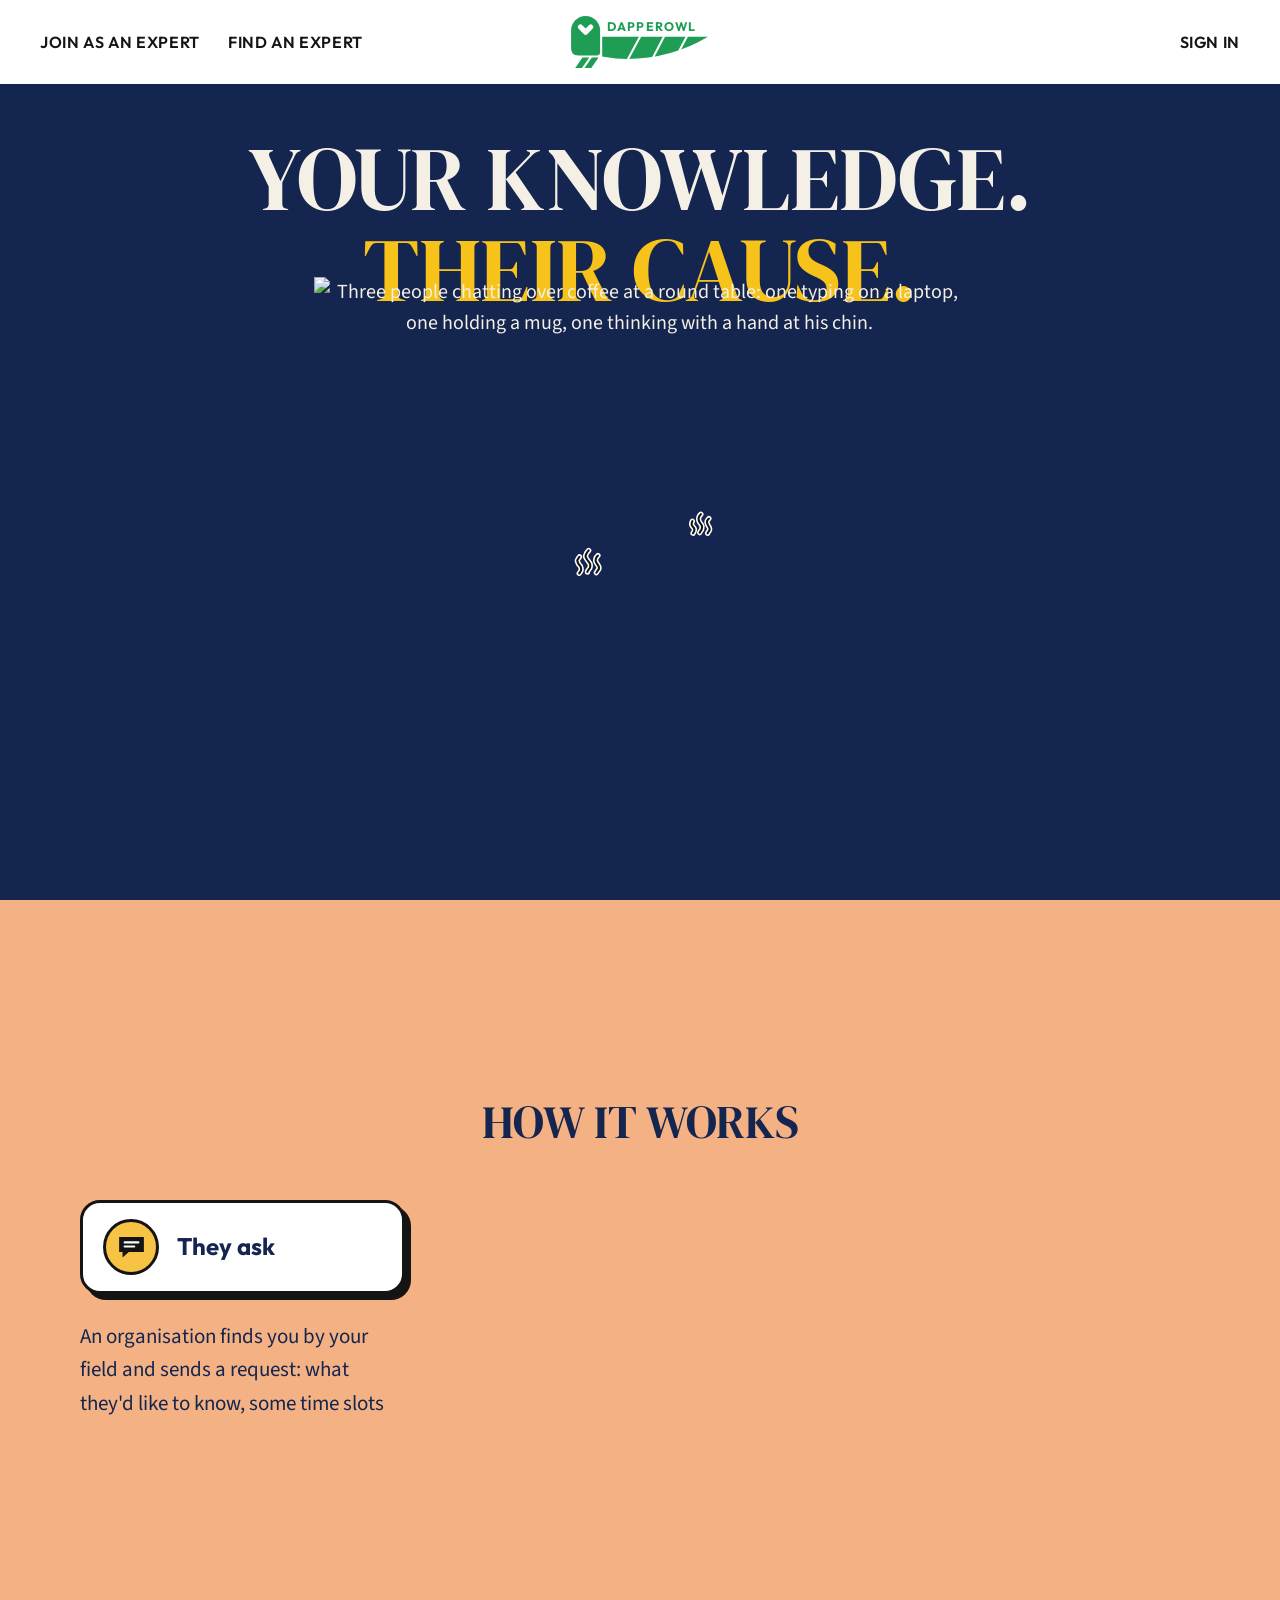
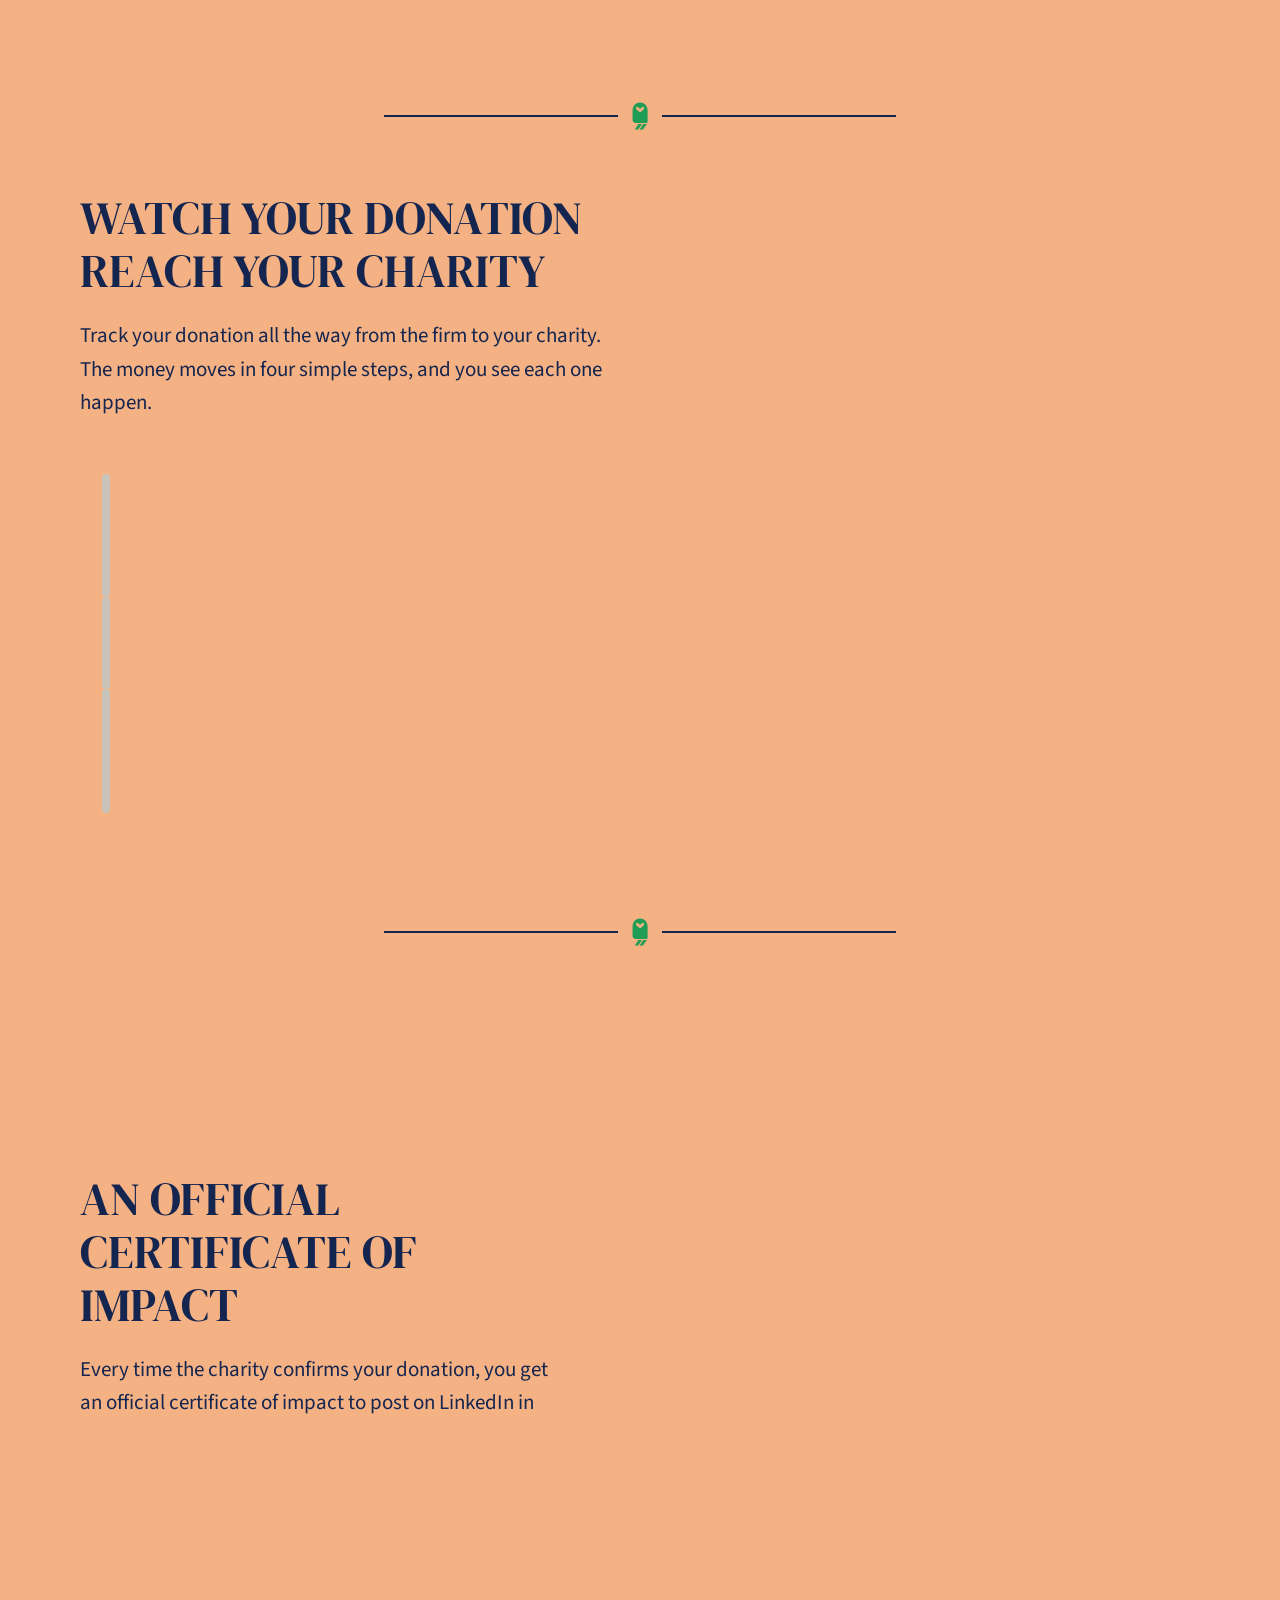
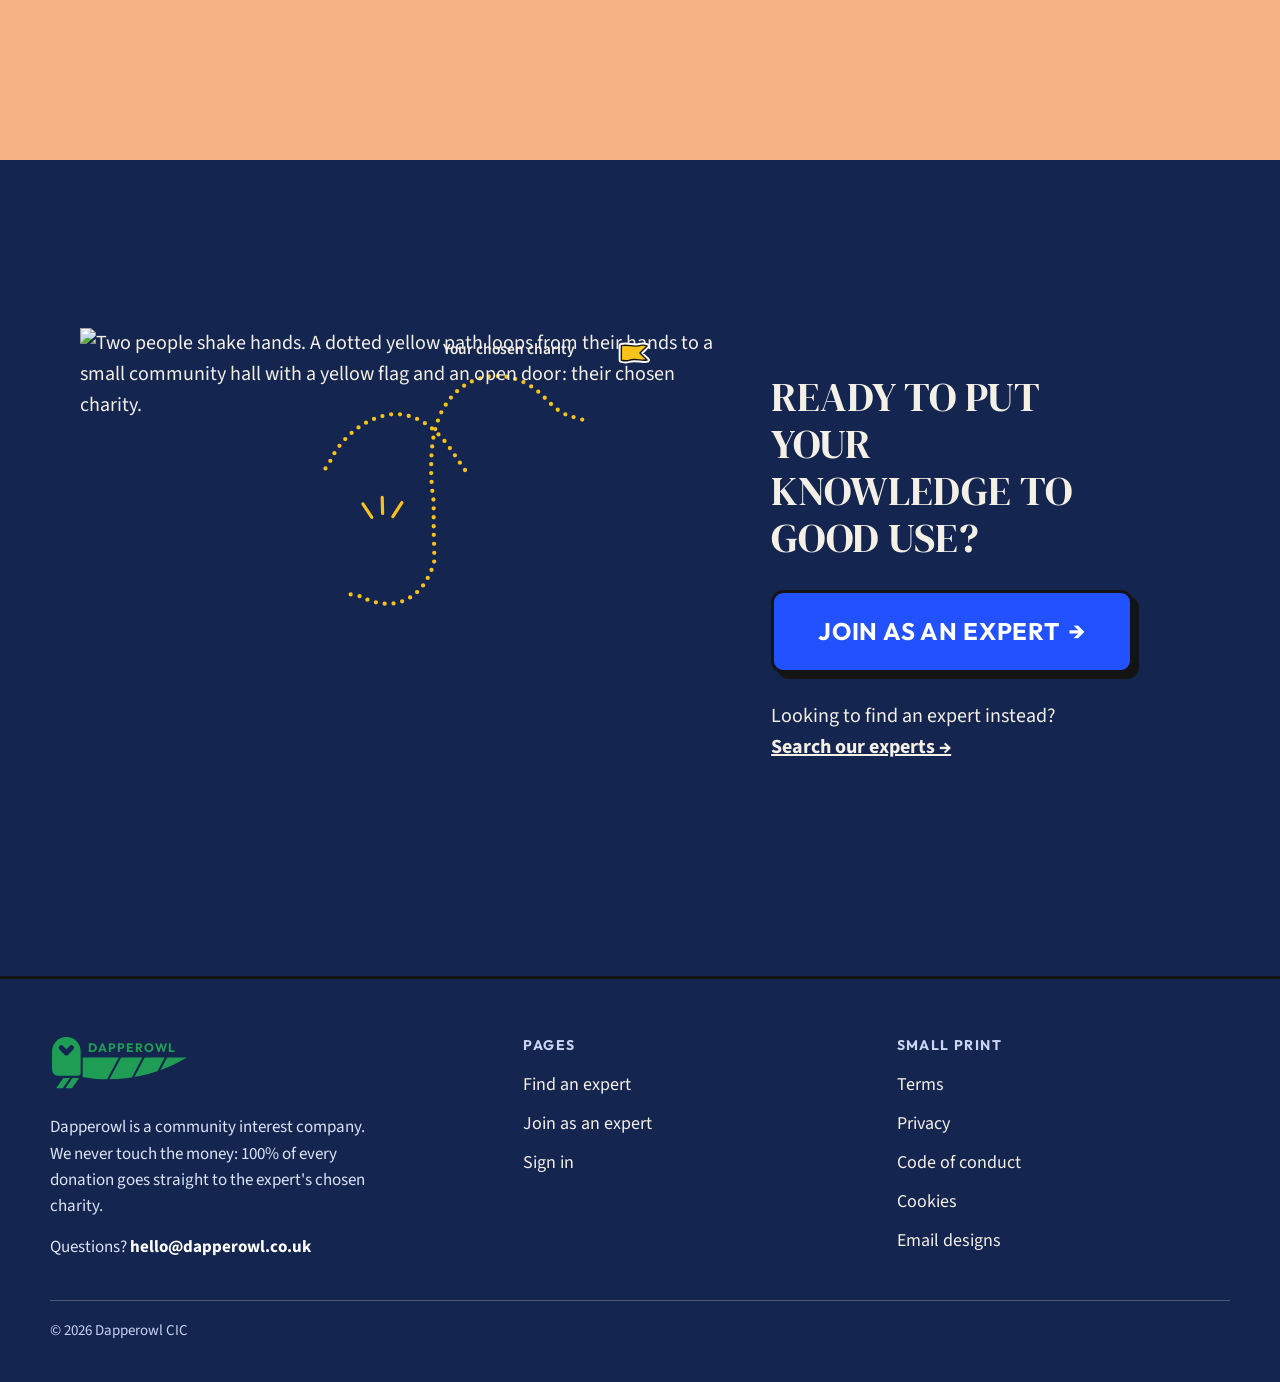
==== index.html @ 9ec3e866 "White top bar; homepage owl dividers; Join page snap sections, fade-ins, pop-ups, 3-step How it work" ====
<!doctype html>
<html lang="en"><head><meta charset="utf-8"><meta name="viewport" content="width=device-width, initial-scale=1">
<meta property="og:title" content="Dapperowl: Specialise for charity">
<meta property="og:description" content="Experts share their knowledge; firms donate 100% to the expert’s chosen charity.">
<meta property="og:url" content="https://luke-w-l-m.github.io/dapperowl-prototype/">
<meta property="og:type" content="website">
<meta property="og:image" content="https://luke-w-l-m.github.io/dapperowl-prototype/og-image.png?v=2">
<meta property="og:image:width" content="1200">
<meta property="og:image:height" content="627">
<meta property="og:image:alt" content="Specialise for charity: three people talking over coffee at a round table">
<meta name="twitter:card" content="summary_large_image">
<meta name="twitter:title" content="Dapperowl: Specialise for charity">
<meta name="twitter:description" content="Experts share their knowledge; firms donate 100% to the expert’s chosen charity.">
<meta name="twitter:image" content="https://luke-w-l-m.github.io/dapperowl-prototype/og-image.png?v=2">
<meta name="twitter:image:alt" content="Specialise for charity: three people talking over coffee at a round table"><title>Dapperowl</title>
<title>Dapperowl Prototype</title>
<meta name="claude:viewport-fit-sides" content="cover">
<link rel="stylesheet" href="https://fonts.googleapis.com/css2?family=DM+Serif+Display&family=Outfit:wght@600;700&family=Source+Sans+3:wght@400;600;700&display=swap">
<link rel="stylesheet" href="styles.css">
<style>
/* Layout: a sequence of full-width colour bands taken from the drawing's clothes (cream, burgundy, olive, cream, cobalt, navy), joined by soft wavy edges. Big DM Serif headings sit on chunky outlined colour blobs; three small black-figure drawings; tilted cards with hard shadows. */
:root{ --sec:clamp(72px,10vw,128px); --artw:min(80vw,1000px); --spill:calc(var(--artw) * .14); /* image bottom has ~8% empty space, so the drawing itself spills ~6% */ --trk:#F6C344; --trktext:#14254F; --olive:#5E6B33; --burg:#7A1F2B; --cream:#F5F0E6; --sun:#F6C344; }
body{font-size:20px}
.band{position:relative;padding-block:var(--sec)}
.band .inner{position:relative;z-index:1}

/* headings with a blob behind */
.hd{text-align:center;margin:0 auto;font-family:var(--head);font-weight:400;font-size:clamp(40px,5.4vw,80px);line-height:1.28;text-transform:uppercase;max-width:20ch;color:var(--navy)}

/* Poster hero (30 Oct): cobalt band, huge two-line headline, one sentence, the table drawing big and spilling over the wavy edge */
.phero{position:relative;z-index:2;background:var(--navy);color:var(--cream);text-align:center;padding-top:clamp(56px,7vw,96px);padding-bottom:0}
.phero .inner{display:flex;flex-direction:column;align-items:center}
.ptitle{margin:0;font-family:var(--head);font-weight:400;text-transform:uppercase;line-height:1.02;font-size:clamp(32px,9.2vw,146px);letter-spacing:-.005em}
.ptitle span{display:block;white-space:nowrap}
.ptitle .l1{color:var(--cream)}.ptitle .l2{color:#F7C21A}
.part{position:relative;z-index:3;width:var(--artw);margin-top:calc(var(--artw) * -0.085);margin-bottom:calc(var(--spill) * -1)} /* the image has ~10% empty space above the figures */
.part picture,.part .hero-art{display:block;width:100%;height:auto;aspect-ratio:1/1}
.psteam{position:absolute;inset:0;width:100%;height:100%;overflow:visible;pointer-events:none}
.stm{transform-box:view-box}
.psteam .sw-under{stroke:#fff;stroke-width:8.25} /* thin white outline, matching the drawing */
@media (prefers-reduced-motion:no-preference){
  .stm{animation:steam 3s ease-in-out infinite}
  .stm2{animation-delay:-1.2s}
  .ptitle .l1,.ptitle .l2,.psub{animation:rise .8s cubic-bezier(.2,.7,.2,1) both}
  .ptitle .l2{animation-delay:.25s}
  .psub{animation-delay:.55s}
  .part{animation:settle 1s cubic-bezier(.2,.7,.2,1) .8s both}
}
@keyframes steam{0%{opacity:0;transform:translateY(8px)}30%{opacity:1}70%{opacity:.85}100%{opacity:0;transform:translateY(-16px)}}
@keyframes rise{from{opacity:0;transform:translateY(34px)}to{opacity:1;transform:none}}
@keyframes settle{from{opacity:0;transform:translateY(40px) scale(.97)}to{opacity:1;transform:none}}


.stmt{margin:0;font-family:var(--body);font-weight:700;font-size:clamp(22px,1.9vw,26px);line-height:1.6;max-width:52ch;color:var(--navy)}
.wsteps{list-style:none;margin:0;padding:0;display:flex;align-items:stretch;justify-content:center;gap:16px;flex-wrap:wrap}
.wsteps li:not(.arr){background:#fff;border:3px solid var(--ink);border-radius:20px;box-shadow:6px 6px 0 var(--ink);padding:24px 22px;display:flex;flex-direction:column;align-items:center;gap:10px;width:250px}
.wsteps .wi{width:76px;height:76px;border-radius:50%;background:var(--sun);border:3px solid var(--ink);display:grid;place-items:center}
.wsteps .wi svg{width:44px;height:44px}
.wsteps b{font-family:var(--ui);font-size:22px}
.wsteps span:not(.wi){font-size:17px;line-height:1.4}
.wsteps .arr{align-self:center;font-family:var(--ui);font-weight:700;font-size:36px;color:var(--navy)}
@media (max-width:900px){.wsteps .arr{transform:rotate(90deg);width:100%;text-align:center}.wsteps li:not(.arr){width:min(100%,340px)}}

.trk-head{position:relative;display:flex;flex-direction:column;align-items:center;justify-content:center;text-align:center;min-height:330px}
.trk-head .hd{position:relative;z-index:1}
/* keep the headline readable over the drifting charity names: a soft fade in the band's own yellow, no visible shape */
.trk-head .hd::after{content:"";position:absolute;inset:-34px -64px;z-index:-1;background:radial-gradient(closest-side,var(--trk) 72%,rgba(246,195,68,0));pointer-events:none}
.rows{position:absolute;top:50%;left:50%;width:100vw;transform:translate(-50%,-50%);display:flex;flex-direction:column;gap:18px;z-index:0;pointer-events:none;-webkit-mask-image:linear-gradient(90deg,transparent,#000 18%,#000 82%,transparent);mask-image:linear-gradient(90deg,transparent,#000 18%,#000 82%,transparent)}
.row{overflow:hidden}
.row .track{display:flex;gap:64px;width:max-content}
.row span{font-family:var(--head);font-size:clamp(26px,2.6vw,38px);line-height:1.2;color:var(--navy);opacity:.26;white-space:nowrap;position:relative}
.row span::after{content:'';position:absolute;right:-37px;top:50%;width:10px;height:10px;margin-top:-5px;border-radius:50%;background:var(--navy)}
.row.rtl .track{animation:rtl 60s linear infinite}
.row.ltr .track{animation:ltr 70s linear infinite}
.row:nth-child(3).ltr .track{animation-duration:54s}
@keyframes rtl{from{transform:translateX(0)}to{transform:translateX(-50%)}}
@keyframes ltr{from{transform:translateX(-50%)}to{transform:translateX(0)}}
.marq-note{margin:0;border:3px dashed var(--navy);color:var(--navy);border-radius:18px;padding:22px 24px;font-size:19px;line-height:1.45;opacity:.9}
.marq-note span{display:block;font-family:var(--ui);font-weight:700;font-size:14px;letter-spacing:.1em;text-transform:uppercase;margin-bottom:6px;opacity:.75}
.marq{display:flex;flex-direction:column;gap:14px;min-width:0}
.marq-lab{font-family:var(--ui);font-weight:600;font-size:14px;letter-spacing:.12em;text-transform:uppercase;color:rgba(245,240,230,.7)}
.marq-win{overflow:hidden;-webkit-mask-image:linear-gradient(90deg,transparent,#000 14%,#000 86%,transparent);mask-image:linear-gradient(90deg,transparent,#000 14%,#000 86%,transparent)}
.marq-track{display:flex;gap:56px;width:max-content;animation:marq 38s linear infinite}
.marq:hover .marq-track{animation-play-state:paused}
.marq-track span{font-family:var(--head);font-size:28px;line-height:1.1;color:var(--cream);opacity:.78;white-space:nowrap;mix-blend-mode:screen}
@keyframes marq{to{transform:translateX(calc(-50% - 28px))}}
.trk-wrap{display:grid;grid-template-columns:minmax(0,1fr) min(340px,30%);gap:36px;align-items:center;margin-top:48px}
.trk-wrap .ot{box-shadow:7px 7px 0 var(--ink)}
/* Send drawing (30 Oct): two aligned frames stacked; hovering for ~2.2s, pressed for ~0.5s, loop ~3s */
.send{position:relative;width:100%;max-width:340px;aspect-ratio:487/693;justify-self:center}
.send .sf,.send .sf img,.send .sword{position:absolute;inset:0;width:100%;height:100%;display:block}
.send .sf2{opacity:1}.send .sf1{opacity:0}
/* the sleeve is cut off at the picture's top and right edges: fade those edges into the band */
.send .sf{
  --fade-top:linear-gradient(to bottom,transparent 0,#000 8%);
  --fade-right:linear-gradient(to left,transparent 0,#000 8%); /* only beside the sleeve (top 44%), so the burst lines lower down stay crisp */
  -webkit-mask-image:var(--fade-top),var(--fade-right),linear-gradient(#000,#000);
  -webkit-mask-size:100% 100%,100% 44%,100% 57%;-webkit-mask-position:0 0,0 0,0 100%;-webkit-mask-repeat:no-repeat;
  -webkit-mask-composite:source-in,source-over;
  mask-image:var(--fade-top),var(--fade-right),linear-gradient(#000,#000);
  mask-size:100% 100%,100% 44%,100% 57%;mask-position:0 0,0 0,0 100%;mask-repeat:no-repeat;
  mask-composite:intersect,add}
.sword text{font-family:'DM Serif Display',Georgia,serif;font-size:84px;fill:#141414;letter-spacing:2px}
.sword-g{transform-box:view-box;transform-origin:140px 152px}
@media (prefers-reduced-motion:no-preference){
  .send .sf1{opacity:1;animation:sf1 3s step-end infinite}
  .send .sf2{opacity:0;animation:sf2 3s step-end infinite}
  .sword-g{animation:sword 3s ease-in-out infinite}
}
@keyframes sf1{0%{opacity:1}73.3%{opacity:0}90%{opacity:1}}
@keyframes sf2{0%{opacity:0}73.3%{opacity:1}90%{opacity:0}}
@keyframes sword{0%,73.3%,90%,100%{transform:scale(1)}80%{transform:scale(1.06)}}

.tilt{transition:transform .35s ease, box-shadow .35s ease;will-change:transform}
.cert-card{transform:rotate(-2.5deg)}
.cert-in{aspect-ratio:1.91/1;max-width:100%;background:var(--navy);color:var(--paper);border:3px solid var(--ink);border-radius:14px;padding:5% 6%;display:flex;flex-direction:column;justify-content:space-between;box-shadow:8px 8px 0 var(--ink);container-type:inline-size}
.cert-top{display:flex;justify-content:space-between;align-items:center;gap:12px}
.cert-logo{height:9cqw;width:auto}
.cert-kicker{font-family:var(--ui);font-weight:600;font-size:2.4cqw;letter-spacing:.14em;text-transform:uppercase;color:#C9D3F2;border:2px solid #C9D3F2;border-radius:999px;padding:.6cqw 1.8cqw}
.cert-body{display:flex;justify-content:space-between;align-items:flex-end;gap:4cqw;border-top:2px solid rgba(245,240,230,.35);border-bottom:2px solid rgba(245,240,230,.35);padding-block:3cqw}
.cert-left{display:flex;flex-direction:column;gap:1.2cqw;min-width:0}
.cert-name{font-family:var(--head);font-size:5cqw;line-height:1.05}
.cert-line{font-size:2.6cqw;color:#DCE3F5}
.cert-right{display:flex;flex-direction:column;align-items:flex-end;text-align:right;gap:.6cqw;flex:none}
.cert-amt{font-family:var(--head);font-size:11cqw;line-height:.9;color:#7FE0A6}
.cert-to{font-size:2.3cqw;line-height:1.3}
.cert-to b{font-family:var(--ui);font-size:2.7cqw}
.cert-foot{display:flex;justify-content:space-between;gap:2cqw;flex-wrap:wrap;font-family:var(--ui);font-weight:600;font-size:2cqw;color:#C9D3F2}

/* LinkedIn post with classic portrait certificate */
.post{margin:0;max-width:460px;background:#fff;border:3px solid var(--ink);border-radius:16px;overflow:hidden;box-shadow:8px 8px 0 var(--ink);transform:rotate(-2deg)}
.post .ph{display:flex;gap:10px;align-items:center;padding:14px 16px 6px}
.post .av{width:44px;height:44px;border-radius:50%;background:#E9E4D8;display:grid;place-items:end center;overflow:hidden;flex:none}
.post .av svg{width:36px;height:36px}
.post .ph b{font-size:15px;display:block;color:#191919;line-height:1.2}
.post .ph span{font-size:13px;color:#6b6b6b}
.post .pc{margin:0;padding:4px 16px 12px;font-size:15px;color:#191919;line-height:1.45}
.post .pa{display:flex;justify-content:space-around;border-top:1px solid #E8E8E8;padding:8px 6px;font-weight:600;font-size:14px;color:#666}
.cq{container-type:inline-size}
.cert{aspect-ratio:4/5;background:#fff;position:relative;overflow:hidden;color:var(--navy);border-top:1px solid #EEE;border-bottom:1px solid #EEE}
.c1 .frame{position:absolute;inset:4.5cqw;border:.5cqw solid var(--navy);outline:.25cqw solid var(--navy);outline-offset:-2.2cqw}
.c1 .in{position:absolute;inset:4.5cqw;display:flex;flex-direction:column;align-items:center;justify-content:center;text-align:center;gap:2.4cqw;padding:9cqw 8cqw 11cqw}
.c1 .logo{width:30cqw;height:auto}
.c1 .k{font-family:var(--ui);font-weight:600;font-size:3.2cqw;letter-spacing:.32em;text-transform:uppercase;color:var(--cobalt)}
.c1 .photo{width:24cqw;height:24cqw;border-radius:50%;border:.6cqw solid var(--navy);background:#E9E4D8;display:grid;place-items:end center;overflow:hidden;margin-block:1cqw}
.c1 .photo svg{width:78%;height:78%}
.c1 .nm{font-family:var(--head);font-size:6cqw;line-height:1.08}
.c1 .rule{width:16cqw;height:.4cqw;background:var(--navy);margin-block:.6cqw}
.c1 .amt{font-family:var(--head);font-size:12cqw;line-height:.9;color:#18743a}
.c1 .to{font-size:3.4cqw;line-height:1.35}
.c1 .to b{font-family:var(--ui);font-weight:700;display:block;font-size:4cqw}
.c1 .date{position:absolute;right:10cqw;top:9cqw;font-family:var(--ui);font-weight:500;font-size:2.8cqw;color:var(--muted)}


/* join */
.join{background:var(--navy);color:var(--cream);overflow:hidden}
/* Join band (30 Oct): handshake art left ~60%, words right ~40% */
.join .inner{display:grid;grid-template-columns:minmax(0,3fr) minmax(0,2fr);gap:48px;align-items:center}
.jtext{display:flex;flex-direction:column;align-items:flex-start;gap:28px;text-align:left}
.join .hd{color:var(--cream);--blob:var(--sun);text-align:left;margin:0;max-width:16ch}
.jart{position:relative;aspect-ratio:1200/896}
.jart picture,.jart .jimg{display:block;width:100%;height:auto}
.jart .jimg{position:relative;z-index:1}
.jdots,.jfront{position:absolute;inset:0;width:100%;height:100%;overflow:visible}
.jdots{z-index:0}.jfront{z-index:2;pointer-events:none}
.jpath{fill:none;stroke:#F7C21A;stroke-width:8;stroke-linecap:round;stroke-dasharray:0 16.54;stroke-dashoffset:0}
.jlabel{position:absolute;z-index:3;right:23%;top:2.5%;text-align:right;font-family:var(--body);font-weight:600;font-size:clamp(12px,1.2vw,16px);line-height:1.2;color:var(--cream);white-space:nowrap}
.jspark{transform-box:view-box;transform-origin:564px 372px}
@media (prefers-reduced-motion:no-preference){
  .jpath{animation:jdots var(--dur) linear infinite}
  .jspark{animation:jspark 1.6s ease-in-out infinite}
}
@keyframes jdots{from{stroke-dashoffset:calc(var(--shift) * 1px)}to{stroke-dashoffset:0}}
@keyframes jspark{0%,100%{opacity:.82;transform:scale(.88)}50%{opacity:1;transform:scale(1.08)}}
@media (max-width:900px){.join .inner{grid-template-columns:1fr;gap:32px}.jart{max-width:640px;width:100%;justify-self:center}}
.join p{margin:0;font-size:20px}
.join .link2{color:var(--cream);font-weight:700;white-space:nowrap}
.btn.lg{font-size:24px;padding:24px 44px;box-shadow:6px 6px 0 var(--ink)}
.btn .arr{display:inline-block;transition:transform .25s ease}
.btn:hover .arr{transform:translateX(6px)}

/* gentle reveal: content is always visible; it only slides and brightens slightly */
.rv{transition:transform .8s ease, opacity .8s ease}
.js .rv:not(.in){transform:translateY(26px);opacity:.35}

@media (max-width:900px){
  :root{--artw:calc(100vw - 32px)}
  .trk-wrap,.xgrid{grid-template-columns:1fr}
  .send{max-width:260px}
  .total{margin-left:0}
}
@media (prefers-reduced-motion:reduce){
  .row .track{animation:none!important}
  .marq-track{animation:none;flex-wrap:wrap;width:auto;gap:12px 32px}
  .marq-track span[aria-hidden]{display:none}
  .marq-win{-webkit-mask-image:none;mask-image:none}
  .rv,.tilt,.btn .arr{transition:none}
  .js .rv:not(.in){transform:none;opacity:1}
}

/* ===== Homepage layout (30 Oct): 5 full-screen sections, firm snap scrolling, straight edges, calmer sizing ===== */
:root{--topbar:86px;--tfs:min(8.4vw,10svh,112px)}
html{scroll-snap-type:y mandatory}
@media (max-width:900px),(max-height:700px){html{scroll-snap-type:y proximity}}
.snap{box-sizing:border-box;min-height:calc(100svh - var(--topbar));scroll-snap-align:start;scroll-margin-top:var(--topbar);display:flex;flex-direction:column;justify-content:center}
#site-foot{scroll-snap-align:end}
.snap > .inner{width:100%;max-width:1120px;margin-inline:auto}
.sec{background:#F4B183;padding-block:56px} /* apricot (30 Oct) */
.sgrid{display:grid;grid-template-columns:minmax(0,45fr) minmax(0,55fr);gap:64px;align-items:center}
.stext{display:flex;flex-direction:column;gap:22px;align-items:flex-start}
.svis{display:flex;flex-direction:column;align-items:center;gap:28px}
.svis > *{width:100%;max-width:440px}
.sec .hd{font-size:clamp(34px,3.6vw,52px);line-height:1.15;text-align:left;margin:0;max-width:none;color:var(--navy)}
.body{margin:0;font-family:var(--body);font-size:21px;line-height:1.6;max-width:55ch;color:var(--navy)}
/* 1 hero: everything on one screen */
.phero{background:var(--navy);padding:28px 0 0;overflow:hidden}
.phero .inner{display:flex;flex-direction:column;align-items:center;text-align:center}
.ptitle{font-size:var(--tfs);line-height:1.02}
.part{--artw:min(760px,88vw,calc((100svh - var(--topbar) - 2.1 * var(--tfs) - 80px) / .84));width:var(--artw);margin:calc(var(--artw) * -0.06) 0 calc(var(--artw) * -0.075)}
/* 2 what Dapperowl does: the 3 stages stacked */
.svis .wsteps{flex-direction:column;align-items:center;gap:10px;max-width:360px}
.svis .wsteps li:not(.arr){width:100%;flex-direction:row;gap:18px;padding:16px 20px;text-align:left}
.svis .wsteps .wi{width:56px;height:56px;flex:none}.svis .wsteps .wi svg{width:33px;height:33px}
.svis .wsteps b{font-size:24px}
.svis .wsteps .arr{transform:rotate(90deg);font-size:28px;line-height:1}
.svis .wsteps li > div,.svis .wsteps li > span:not(.wi){text-align:left}
/* 3 watch your donation */
.checks{list-style:none;margin:0;padding:0;display:flex;flex-direction:column;gap:12px}
.checks li{display:flex;align-items:center;gap:12px;font-family:var(--body);font-weight:700;font-size:21px;line-height:1.3;color:var(--navy)}
.ck{flex:none;width:28px;height:28px}
.svis .send{max-width:240px}
/* drifting charity names behind the SEND drawing (30 Oct) */
.sendwrap{position:relative;width:100%;max-width:440px;display:flex;justify-content:center}
.sendwrap .send{position:relative;z-index:1;width:100%}
.sendwrap .rows{position:absolute;inset:0;width:100%;top:0;left:0;transform:none;z-index:0;justify-content:center;gap:22px;overflow:hidden}
.sendwrap .row span{font-size:clamp(20px,1.8vw,26px);color:var(--navy);opacity:.18}
#tracker-demo .ot{padding:22px}
#tracker-demo .ot-status{font-size:17px}
#tracker-demo .ot-dot{width:46px;height:46px}
#tracker-demo .ot-stop,#tracker-demo .ot-btn{font-size:14px}
/* 4 certificate */
#certificate .svis > .certbtn{max-width:min(440px,calc((100svh - var(--topbar) - 160px) * .6))}
/* 4 certificate (30 Oct): straight, click to enlarge */
.certbtn{display:flex;flex-direction:column;align-items:center;gap:12px;cursor:zoom-in;border-radius:18px;outline-offset:6px}
.certbtn .post{width:100%;max-width:none;transform:none;transition:transform .25s ease,box-shadow .25s ease}
.certbtn:hover .post,.certbtn:focus-visible .post{transform:translateY(-4px);box-shadow:12px 12px 0 var(--ink)}
.certhint{font-family:var(--ui);font-weight:600;font-size:16px;color:var(--navy)}
.certdlg{padding:0;border:0;background:none;max-width:none;max-height:none;overflow:visible}
.certdlg::backdrop{background:rgba(20,37,79,.8)}
.certdlg-in{position:relative}
.certdlg-scale .post{transform:none;margin:0;box-shadow:10px 10px 0 var(--ink)}
.certdlg-x{position:absolute;z-index:2;top:-18px;right:-18px;width:48px;height:48px;border-radius:50%;background:#fff;border:3px solid var(--ink);color:var(--ink);font:700 30px/1 var(--ui);display:grid;place-items:center;cursor:pointer;padding:0}
.certdlg-x:hover{background:var(--sun)}
@media (prefers-reduced-motion:no-preference){
  .certdlg,.certdlg::backdrop{transition:opacity .2s ease}
  .certdlg.fading,.certdlg.fading::backdrop{opacity:0}
}
/* sequence start state: heading, then text line by line, then the certificate */
.cr-ready #cert-h,.cr-ready .cert-text .w{opacity:0;transition:opacity .35s ease}
.cr-ready .certbtn{opacity:0;transform:translateY(18px);transition:opacity .5s ease,transform .5s ease}
.cr-ready .on{opacity:1!important;transform:none!important}
/* 5 join band: unchanged, but a full screen with a straight top edge */
.join.snap{padding-block:56px}
.join .hd{font-size:clamp(30px,3.2vw,46px);line-height:1.15}
@media (max-width:900px){
  .sgrid{grid-template-columns:1fr;gap:36px}
  .svis > *{max-width:420px}
  :root{--tfs:min(9.2vw,11svh,112px)}
  .part{--artw:calc(100vw - 32px)}
  #tracker-demo .ot-stop,#tracker-demo .ot-btn{font-size:17px}
}

/* 3 Watch your donation (30 Oct): intro + vertical timeline left, SEND and guarantees right; plays once */
.wy{display:grid;grid-template-columns:minmax(0,55fr) minmax(0,45fr);gap:64px;align-items:center}
.wy-left{display:flex;flex-direction:column;gap:22px;min-width:0}
.wy-right{display:flex;flex-direction:column;align-items:center;gap:30px;min-width:0}
.wy-right .checks{align-self:center}
.wy-right .send{max-width:240px}
.tl{list-style:none;margin:6px 0 0;padding:0;display:flex;flex-direction:column;gap:22px}
.tl-step{position:relative;display:grid;grid-template-columns:52px minmax(0,1fr);column-gap:20px;align-items:start}
.tl-dot{position:relative;z-index:1;width:52px;height:52px;box-sizing:border-box;border-radius:50%;border:3px solid var(--ink);background:#18743a;display:grid;place-items:center;transition:background .35s ease,opacity .4s ease,transform .4s ease}
.tl-num{font-family:var(--ui);font-weight:700;font-size:22px;color:var(--navy);display:none}
.tl-tick{width:28px;height:28px}
.tl-body{display:flex;flex-direction:column;gap:2px;padding-top:9px}
.tl-name{font-family:var(--ui);font-weight:700;font-size:22px;line-height:1.25;color:var(--navy)}
.tl-text{margin:0;font-family:var(--body);font-size:21px;line-height:1.5;color:var(--navy)}
/* thick bar from this circle's centre to the next one's */
.tl-bar{position:absolute;z-index:0;left:22px;top:26px;bottom:-48px;width:8px;background:#C9C4BA;border-radius:4px;overflow:hidden}
.tl-fill{position:absolute;inset:0;background:#18743a;transform-origin:top;transform:scaleY(1)}
/* sequence start state (added by the script only when motion is allowed) */
.wy-ready .wy-intro .w,.wy-ready .tl-name,.wy-ready .tl-text .w,.wy-ready .checks li,.wy-ready .sendwrap{opacity:0;transition:opacity .35s ease}
.wy-ready .tl-dot{opacity:0;transform:scale(.85);background:#fff}
.wy-ready .tl-dot .tl-num{display:block}.wy-ready .tl-dot .tl-tick{display:none}
.wy-ready .tl-dot.done{background:#18743a}.wy-ready .tl-dot.done .tl-num{display:none}.wy-ready .tl-dot.done .tl-tick{display:block}
.wy-ready .tl-fill{transform:scaleY(0);transition-property:transform;transition-timing-function:linear}
.wy-ready .tl-fill.on{transform:scaleY(1)}
.wy-ready .on{opacity:1!important}
.wy-ready .tl-dot.on{transform:none}
.wy-ready .sendwrap:not(.on) .sf,.wy-ready .sendwrap:not(.on) .sword-g{animation-play-state:paused}
@media (max-width:900px){
  .wy{grid-template-columns:1fr;gap:40px}
}
</style>
</head><body>


<header id="site-head"></header>

<section class="snap phero gut" id="top" aria-label="Opening screen">
  <div class="inner">
    <h1 class="ptitle"><span class="l1">Your knowledge.</span> <span class="l2">Their cause.</span></h1>
    <div class="part">
      <picture>
        <source srcset="images/hero-art-outline.webp" type="image/webp">
        <img class="hero-art" src="images/hero-art-outline.png" width="1024" height="1024" fetchpriority="high" decoding="async" alt="Three people chatting over coffee at a round table: one typing on a laptop, one holding a mug, one thinking with a hand at his chin.">
      </picture>
      <svg class="psteam" viewBox="0 0 1024 1024" aria-hidden="true" fill="none" stroke="#141414" stroke-width="3.3" stroke-linecap="round" stroke-linejoin="round"><g class="stm stm1"><path class="sw-under" d="M417.5 440.0 C417.2 440.5 416.1 442.0 415.5 443.0 C414.9 444.0 414.1 445.0 414.0 446.0 C413.9 447.0 414.6 448.0 415.0 449.0 C415.4 450.0 415.8 451.0 416.5 452.0 C417.2 453.0 418.4 454.0 419.0 455.0 C419.6 456.0 419.8 457.0 420.0 458.0 C420.2 459.0 420.2 460.0 420.0 461.0 C419.8 462.0 419.0 463.2 418.5 464.0 C418.0 464.8 417.2 465.7 417.0 466.0"/><path class="sw-under" d="M432.0 430.0 C431.6 430.5 430.2 432.0 429.5 433.0 C428.8 434.0 428.4 435.0 428.0 436.0 C427.6 437.0 427.0 438.0 427.0 439.0 C427.0 440.0 427.5 441.0 428.0 442.0 C428.5 443.0 429.3 444.0 430.0 445.0 C430.7 446.0 431.3 447.0 432.0 448.0 C432.7 449.0 433.6 450.0 434.0 451.0 C434.4 452.0 434.5 453.0 434.5 454.0 C434.5 455.0 434.4 456.0 434.0 457.0 C433.6 458.0 432.7 459.0 432.0 460.0 C431.3 461.0 430.3 462.3 430.0 463.0 C429.7 463.7 430.0 463.8 430.0 464.0"/><path class="sw-under" d="M446.5 438.0 C446.1 438.5 444.6 440.0 444.0 441.0 C443.4 442.0 443.2 443.0 443.0 444.0 C442.8 445.0 442.8 446.0 443.0 447.0 C443.2 448.0 443.9 449.0 444.5 450.0 C445.1 451.0 445.9 452.0 446.5 453.0 C447.1 454.0 447.8 455.0 448.0 456.0 C448.2 457.0 448.3 458.0 448.0 459.0 C447.7 460.0 446.7 461.0 446.0 462.0 C445.3 463.0 444.3 464.5 444.0 465.0"/><path d="M417.5 440.0 C417.2 440.5 416.1 442.0 415.5 443.0 C414.9 444.0 414.1 445.0 414.0 446.0 C413.9 447.0 414.6 448.0 415.0 449.0 C415.4 450.0 415.8 451.0 416.5 452.0 C417.2 453.0 418.4 454.0 419.0 455.0 C419.6 456.0 419.8 457.0 420.0 458.0 C420.2 459.0 420.2 460.0 420.0 461.0 C419.8 462.0 419.0 463.2 418.5 464.0 C418.0 464.8 417.2 465.7 417.0 466.0"/><path d="M432.0 430.0 C431.6 430.5 430.2 432.0 429.5 433.0 C428.8 434.0 428.4 435.0 428.0 436.0 C427.6 437.0 427.0 438.0 427.0 439.0 C427.0 440.0 427.5 441.0 428.0 442.0 C428.5 443.0 429.3 444.0 430.0 445.0 C430.7 446.0 431.3 447.0 432.0 448.0 C432.7 449.0 433.6 450.0 434.0 451.0 C434.4 452.0 434.5 453.0 434.5 454.0 C434.5 455.0 434.4 456.0 434.0 457.0 C433.6 458.0 432.7 459.0 432.0 460.0 C431.3 461.0 430.3 462.3 430.0 463.0 C429.7 463.7 430.0 463.8 430.0 464.0"/><path d="M446.5 438.0 C446.1 438.5 444.6 440.0 444.0 441.0 C443.4 442.0 443.2 443.0 443.0 444.0 C442.8 445.0 442.8 446.0 443.0 447.0 C443.2 448.0 443.9 449.0 444.5 450.0 C445.1 451.0 445.9 452.0 446.5 453.0 C447.1 454.0 447.8 455.0 448.0 456.0 C448.2 457.0 448.3 458.0 448.0 459.0 C447.7 460.0 446.7 461.0 446.0 462.0 C445.3 463.0 444.3 464.5 444.0 465.0"/></g><g class="stm stm2"><path class="sw-under" d="M595.0 384.0 C594.8 384.5 594.2 386.0 594.0 387.0 C593.8 388.0 593.7 389.0 594.0 390.0 C594.3 391.0 595.3 392.0 596.0 393.0 C596.7 394.0 597.7 395.0 598.0 396.0 C598.3 397.0 598.2 398.0 598.0 399.0 C597.8 400.0 596.8 401.3 596.5 402.0 C596.2 402.7 596.1 402.8 596.0 403.0"/><path class="sw-under" d="M608.5 373.0 C608.1 373.5 606.6 375.0 606.0 376.0 C605.4 377.0 605.2 378.0 605.0 379.0 C604.8 380.0 604.8 381.0 605.0 382.0 C605.2 383.0 605.5 384.0 606.0 385.0 C606.5 386.0 607.3 387.0 608.0 388.0 C608.7 389.0 609.7 390.0 610.0 391.0 C610.3 392.0 610.1 393.0 610.0 394.0 C609.9 395.0 609.9 396.0 609.5 397.0 C609.1 398.0 608.0 399.2 607.5 400.0 C607.0 400.8 606.7 401.7 606.5 402.0"/><path class="sw-under" d="M621.0 380.0 C620.6 380.5 619.0 382.0 618.5 383.0 C618.0 384.0 617.9 385.0 618.0 386.0 C618.1 387.0 618.6 388.0 619.0 389.0 C619.4 390.0 620.0 391.0 620.5 392.0 C621.0 393.0 621.8 394.0 622.0 395.0 C622.2 396.0 622.3 397.0 622.0 398.0 C621.7 399.0 620.5 400.2 620.0 401.0 C619.5 401.8 619.2 402.7 619.0 403.0"/><path d="M595.0 384.0 C594.8 384.5 594.2 386.0 594.0 387.0 C593.8 388.0 593.7 389.0 594.0 390.0 C594.3 391.0 595.3 392.0 596.0 393.0 C596.7 394.0 597.7 395.0 598.0 396.0 C598.3 397.0 598.2 398.0 598.0 399.0 C597.8 400.0 596.8 401.3 596.5 402.0 C596.2 402.7 596.1 402.8 596.0 403.0"/><path d="M608.5 373.0 C608.1 373.5 606.6 375.0 606.0 376.0 C605.4 377.0 605.2 378.0 605.0 379.0 C604.8 380.0 604.8 381.0 605.0 382.0 C605.2 383.0 605.5 384.0 606.0 385.0 C606.5 386.0 607.3 387.0 608.0 388.0 C608.7 389.0 609.7 390.0 610.0 391.0 C610.3 392.0 610.1 393.0 610.0 394.0 C609.9 395.0 609.9 396.0 609.5 397.0 C609.1 398.0 608.0 399.2 607.5 400.0 C607.0 400.8 606.7 401.7 606.5 402.0"/><path d="M621.0 380.0 C620.6 380.5 619.0 382.0 618.5 383.0 C618.0 384.0 617.9 385.0 618.0 386.0 C618.1 387.0 618.6 388.0 619.0 389.0 C619.4 390.0 620.0 391.0 620.5 392.0 C621.0 393.0 621.8 394.0 622.0 395.0 C622.2 396.0 622.3 397.0 622.0 398.0 C621.7 399.0 620.5 400.2 620.0 401.0 C619.5 401.8 619.2 402.7 619.0 403.0"/></g></svg>
    </div>
  </div>
</section>

<section class="snap sec gut" id="what" aria-labelledby="what-h">
  <div class="inner hiw">
    <h2 class="hd" id="what-h">How it works</h2>
    <ol class="hiw-cols">
      <li class="hiw-col">
        <div class="hiw-box"><span class="wi"><svg viewBox="0 0 48 48" aria-hidden="true"><path d="M6 10h36v22H20l-9 8v-8H6z" fill="#141414"/><path d="M14 18h20M14 24h14" stroke="#fff" stroke-width="3" stroke-linecap="round"/></svg></span><b>They ask</b></div>
        <p class="hiw-text">An organisation finds you by your field and sends a request: what they'd like to know, some time slots which suit them, and a proposed donation sum they'll make to your charity.</p>
      </li>
      <li class="hiw-col">
        <span class="hiw-sep" aria-hidden="true"></span>
        <div class="hiw-box"><span class="wi"><svg viewBox="0 0 48 48" aria-hidden="true"><circle cx="16" cy="16" r="7" fill="#141414"/><circle cx="33" cy="16" r="7" fill="#141414"/><path d="M4 40c0-8 5-13 12-13s12 5 12 13zM21 40c0-8 5-13 12-13s12 5 12 13z" fill="#141414"/></svg></span><b>You share</b></div>
        <p class="hiw-text"><span class="hiw-line" aria-hidden="true"></span>If it feels right, accept and pick a time. Meet online or in person and share what you know. You can decline any request or question.</p>
      </li>
      <li class="hiw-col">
        <span class="hiw-sep" aria-hidden="true"></span>
        <div class="hiw-box"><span class="wi"><svg viewBox="0 0 48 48" aria-hidden="true"><path d="M24 4L6 14v4h36v-4z" fill="#141414"/><path d="M10 21h5v14h-5zM21.5 21h5v14h-5zM33 21h5v14h-5z" fill="#141414"/><path d="M6 38h36v5H6z" fill="#141414"/></svg></span><b>Your charity receives</b></div>
        <p class="hiw-text"><span class="hiw-line" aria-hidden="true"></span>Afterwards, press Send. The firm donates straight to your chosen charity, and you can watch it arrive. 100% of it, every time.</p>
      </li>
    </ol>
  </div>
</section>
<div class="owl-div"></div>
<section class="snap sec gut" id="tracker" aria-labelledby="trk-h">
  <div class="inner wy">
    <div class="wy-left">
      <h2 class="hd" id="trk-h">Watch your donation reach your charity</h2>
      <p class="body wy-intro">Track your donation all the way from the firm to your charity. The money moves in four simple steps, and you see each one happen.</p>
      <ol class="tl">
        <li class="tl-step"><span class="tl-bar" aria-hidden="true"><span class="tl-fill"></span></span>
          <span class="tl-dot"><span class="tl-num">1</span><svg class="tl-tick" viewBox="0 0 24 24" aria-hidden="true"><path d="M5 12.5l4.5 4.5L19 7.5" fill="none" stroke="#fff" stroke-width="3.4" stroke-linecap="round" stroke-linejoin="round"/></svg></span>
          <div class="tl-body"><b class="tl-name">Pledged</b><p class="tl-text">Dapperowl sets up the meeting, and the firm pledges a donation to your charity.</p></div>
        </li>
        <li class="tl-step"><span class="tl-bar" aria-hidden="true"><span class="tl-fill"></span></span>
          <span class="tl-dot"><span class="tl-num">2</span><svg class="tl-tick" viewBox="0 0 24 24" aria-hidden="true"><path d="M5 12.5l4.5 4.5L19 7.5" fill="none" stroke="#fff" stroke-width="3.4" stroke-linecap="round" stroke-linejoin="round"/></svg></span>
          <div class="tl-body"><b class="tl-name">You send it</b><p class="tl-text">After the meeting, press Send to release the donation.</p></div>
        </li>
        <li class="tl-step"><span class="tl-bar" aria-hidden="true"><span class="tl-fill"></span></span>
          <span class="tl-dot"><span class="tl-num">3</span><svg class="tl-tick" viewBox="0 0 24 24" aria-hidden="true"><path d="M5 12.5l4.5 4.5L19 7.5" fill="none" stroke="#fff" stroke-width="3.4" stroke-linecap="round" stroke-linejoin="round"/></svg></span>
          <div class="tl-body"><b class="tl-name">Firm paid</b><p class="tl-text">The firm donates on the charity's own website and uploads the receipt.</p></div>
        </li>
        <li class="tl-step">
          <span class="tl-dot"><span class="tl-num">4</span><svg class="tl-tick" viewBox="0 0 24 24" aria-hidden="true"><path d="M5 12.5l4.5 4.5L19 7.5" fill="none" stroke="#fff" stroke-width="3.4" stroke-linecap="round" stroke-linejoin="round"/></svg></span>
          <div class="tl-body"><b class="tl-name">Charity received</b><p class="tl-text">The charity confirms it and thanks you directly.</p></div>
        </li>
      </ol>
    </div>
    <div class="wy-right">
      <div class="sendwrap">
        <div class="rows" aria-hidden="true"><div class="row ltr"><div class="track"><span>Harbour Lights Hospice</span><span>Glen Affric Wildlife Trust</span><span>The Reading Tree</span><span>Brightwater Children's Fund</span><span>Moorland Mountain Rescue</span><span>Kindred Kitchens</span><span>Harbour Lights Hospice</span><span>Glen Affric Wildlife Trust</span><span>The Reading Tree</span><span>Brightwater Children's Fund</span><span>Moorland Mountain Rescue</span><span>Kindred Kitchens</span></div></div><div class="row rtl"><div class="track"><span>Loch Broom Lifeboat Fund</span><span>Second Spring Dementia Care</span><span>Open Door Shelters</span><span>Little Lungs Foundation</span><span>Bridges to Literacy</span><span>Riverside Youth Music</span><span>Loch Broom Lifeboat Fund</span><span>Second Spring Dementia Care</span><span>Open Door Shelters</span><span>Little Lungs Foundation</span><span>Bridges to Literacy</span><span>Riverside Youth Music</span></div></div><div class="row ltr"><div class="track"><span>Northern Woodland Trust</span><span>Oban Food Bank</span><span>Seafarers Support Network</span><span>Veterans' Workshop</span><span>Yorkshire Carers Trust</span><span>Green Corridor Trust</span><span>Northern Woodland Trust</span><span>Oban Food Bank</span><span>Seafarers Support Network</span><span>Veterans' Workshop</span><span>Yorkshire Carers Trust</span><span>Green Corridor Trust</span></div></div></div>
        <div class="send" role="img" aria-label="Drawing: a finger pressing a big Send button">
        <picture class="sf sf1"><source srcset="images/send-1.webp" type="image/webp"><img src="images/send-1.png" width="487" height="693" alt="" loading="lazy" decoding="async"></picture>
        <picture class="sf sf2"><source srcset="images/send-2.webp" type="image/webp"><img src="images/send-2.png" width="487" height="693" alt="" loading="lazy" decoding="async"></picture>
        <svg class="sword" viewBox="0 0 487 693" aria-hidden="true">
          <g class="sword-g">
            <text x="140" y="190" text-anchor="middle" transform="rotate(-6 140 165)">SEND</text>
            <g class="sbursts" fill="none" stroke="#141414" stroke-width="9" stroke-linecap="round">
              <path d="M6 134 L28 143 M3 174 L27 172 M10 212 L32 199"/>
              <path d="M86 82 L95 105 M140 70 L140 95 M196 76 L187 101"/>
              <path d="M262 104 L244 120 M273 146 L252 149 M266 182 L248 172"/>
            </g>
          </g>
        </svg>
      </div>
      </div>
      <ul class="checks">
        <li><svg class="ck" viewBox="0 0 34 34" aria-hidden="true"><circle cx="17" cy="17" r="15" fill="#141414"/><path d="M10 17.5l4.5 4.5L24 12.5" fill="none" stroke="#F5F0E6" stroke-width="3.6" stroke-linecap="round" stroke-linejoin="round"/></svg>100% of every donation reaches the charity</li>
        <li><svg class="ck" viewBox="0 0 34 34" aria-hidden="true"><circle cx="17" cy="17" r="15" fill="#141414"/><path d="M10 17.5l4.5 4.5L24 12.5" fill="none" stroke="#F5F0E6" stroke-width="3.6" stroke-linecap="round" stroke-linejoin="round"/></svg>Dapperowl never touches the money</li>
        <li><svg class="ck" viewBox="0 0 34 34" aria-hidden="true"><circle cx="17" cy="17" r="15" fill="#141414"/><path d="M10 17.5l4.5 4.5L24 12.5" fill="none" stroke="#F5F0E6" stroke-width="3.6" stroke-linecap="round" stroke-linejoin="round"/></svg>Firms donate straight to your chosen charity</li>
      </ul>
    </div>
  </div>
</section>
<div class="owl-div"></div>
<section class="snap sec gut" id="certificate" aria-labelledby="cert-h">
  <div class="inner sgrid">
    <div class="stext">
      <h2 class="hd" id="cert-h">An official certificate of impact</h2>
      <p class="body cert-text">Every time the charity confirms your donation, you get an official certificate of impact to post on LinkedIn in one click. It shows your photo, name, the amount and the charity. The firm stays anonymous unless it chooses to be named.</p>
    </div>
    <div class="svis">
      <div class="certbtn" role="button" tabindex="0" aria-haspopup="dialog" aria-label="Enlarge the example certificate">
        <figure class="post" aria-label="Example LinkedIn post with an impact certificate">
          <div class="ph"><span class="av"><svg viewBox="0 0 60 60" aria-hidden="true"><circle cx="30" cy="22" r="13" fill="#141414"/><path d="M6 60c0-15 11-23 24-23s24 8 24 23z" fill="#141414"/></svg></span><div><b>The Hon. Inglebert Montgomery-Smythe</b><span>Founder, Broom Bay Seaweed · 1h</span></div></div>
          <p class="pc">Proud to have shared what I know about Scottish seaweed farming, and that £500 went straight to Loch Broom Lifeboat Fund.</p>
          <div class="cq"><div class="cert c1"><div class="frame"></div><div class="in"><svg class="logo" viewBox="18 14 274 108" aria-label="Dapperowl"><path d="M50 18 A28 28 0 0 1 78 46 L78 88 Q78 94 72 94 L36 94 Q22 94 22 80 L22 46 A28 28 0 0 1 50 18 Z" fill="#1F9D55"/><path d="M-10 -5 L0 5 L10 -5" transform="translate(50 44)" fill="none" stroke="#fff" stroke-width="10" stroke-linecap="round" stroke-linejoin="round"/><path d="M44 98 L57 98 L43 118 L30 118 Z M62 98 L75 98 L61 118 L48 118 Z" fill="#1F9D55"/><path d="M82 58 L286 58 Q206 106 108 100 L82 96 Z" fill="#1F9D55"/><path d="M156 56 L128 108 M202 56 L178 102 M246 56 L228 90" stroke="#fff" stroke-width="4"/><text x="92" y="46.4" font-family="Outfit, sans-serif" font-weight="700" font-size="24" letter-spacing="2" fill="#1F9D55">DAPPEROWL</text></svg><span class="k">Certificate of impact</span><div class="photo"><svg viewBox="0 0 60 60" aria-hidden="true"><circle cx="30" cy="22" r="13" fill="#141414"/><path d="M6 60c0-15 11-23 24-23s24 8 24 23z" fill="#141414"/></svg></div><span class="nm">The Hon. Inglebert Montgomery-Smythe</span><span class="rule"></span><span class="amt">£500</span><span class="to">donated to<b>Loch Broom Lifeboat Fund</b></span></div><span class="date">October 2026</span></div></div>
          <div class="pa"><span>Like</span><span>Comment</span><span>Share</span></div>
        </figure>
        <span class="certhint" aria-hidden="true">Click to enlarge</span>
      </div>
    </div>
  </div>
  <dialog class="certdlg" aria-label="Example certificate of impact, enlarged">
    <div class="certdlg-in">
      <button type="button" class="certdlg-x" aria-label="Close"><span aria-hidden="true">×</span></button>
      <div class="certdlg-scale"></div>
    </div>
  </dialog>
</section>

<section class="snap band join gut" id="join">
  <div class="inner rv">
    <div class="jart">
      <svg class="jdots" viewBox="0 0 1200 896" aria-hidden="true">
        <path class="jpath" style="--shift:810.46;--dur:6.0s" d="M505.0 497.0 C508.4 497.7 519.4 499.5 525.2 501.4 C531.0 503.3 534.6 506.6 539.6 508.5 C544.6 510.4 549.8 511.5 555.0 512.5 C560.2 513.5 565.7 514.3 571.0 514.5 C576.3 514.7 581.8 514.4 587.0 513.5 C592.2 512.6 597.5 511.3 602.5 509.4 C607.5 507.5 612.3 505.0 616.8 502.1 C621.3 499.2 625.6 495.7 629.6 492.0 C633.6 488.3 637.3 484.1 640.5 479.7 C643.7 475.3 646.4 470.7 649.0 465.9 C651.6 461.1 653.9 456.2 655.9 451.1 C657.9 446.0 660.1 447.2 660.8 435.4 C661.5 423.5 660.2 398.1 660.0 380.0 C659.8 361.9 660.0 338.0 659.7 326.5 C659.4 315.0 658.5 316.2 658.0 310.8 C657.5 305.4 656.8 299.8 656.4 294.2 C656.0 288.6 655.6 282.9 655.4 277.2 C655.2 271.5 655.2 265.8 655.2 260.2 C655.2 254.5 655.3 249.0 655.5 243.3 C655.7 237.6 656.1 231.9 656.6 226.2 C657.1 220.5 657.7 214.9 658.6 209.2 C659.5 203.5 660.5 197.7 661.9 192.1 C663.3 186.5 664.9 181.1 666.8 175.7 C668.6 170.3 670.5 164.7 673.0 159.5 C675.5 154.3 678.4 149.3 681.5 144.5 C684.6 139.7 687.9 134.8 691.5 130.5 C695.1 126.2 698.8 122.2 702.9 118.4 C707.0 114.7 711.6 111.1 716.2 108.0 C720.8 104.9 725.6 102.2 730.5 99.9 C735.4 97.6 740.6 95.6 745.8 94.1 C751.0 92.5 756.2 91.3 761.6 90.6 C767.0 89.9 772.6 89.7 778.0 89.7 C783.4 89.7 788.7 89.9 794.0 90.7 C799.3 91.5 804.5 92.8 809.7 94.3 C814.9 95.8 820.2 97.6 825.1 99.8 C830.0 102.0 834.6 104.6 839.1 107.3 C843.6 110.0 847.7 112.9 851.9 116.2 C856.1 119.5 860.2 123.5 864.1 127.2 C868.0 130.9 871.4 134.6 875.1 138.2 C878.8 141.8 882.5 145.4 886.5 148.7 C890.5 152.0 894.8 155.2 899.3 157.8 C903.8 160.4 908.5 162.7 913.3 164.4 C918.1 166.1 922.4 166.2 927.9 167.8 C933.4 169.4 943.0 173.0 946.0 174.0"/>
        <path class="jpath" style="--shift:347.34;--dur:2.57s" d="M458.0 262.0 C459.8 259.2 465.5 250.4 468.5 245.3 C471.5 240.2 473.1 235.9 476.0 231.3 C478.9 226.7 482.4 222.0 485.9 217.6 C489.4 213.2 493.1 209.1 497.0 205.1 C500.9 201.1 505.2 197.1 509.5 193.4 C513.8 189.8 518.2 186.4 522.9 183.2 C527.6 180.0 532.8 176.9 537.9 174.3 C543.0 171.7 548.1 169.7 553.4 167.8 C558.7 165.9 564.3 164.0 569.9 162.8 C575.5 161.6 581.2 160.7 586.9 160.6 C592.6 160.5 598.3 161.1 603.9 162.0 C609.5 162.9 615.0 164.3 620.4 166.2 C625.8 168.1 631.0 170.5 636.0 173.2 C641.0 175.9 646.0 179.2 650.3 182.4 C654.6 185.6 658.0 188.6 661.9 192.1 C665.8 195.6 670.1 199.6 673.9 203.7 C677.7 207.8 681.3 212.2 684.7 216.6 C688.1 221.0 691.1 225.4 694.2 229.9 C697.3 234.4 700.4 238.9 703.5 243.4 C706.6 247.9 709.5 252.5 712.6 256.9 C715.7 261.3 720.4 267.8 722.0 270.0"/>
      </svg>
      <picture>
        <source srcset="images/handshake.webp" type="image/webp">
        <img class="jimg" src="images/handshake.png" width="1200" height="896" loading="lazy" decoding="async" alt="Two people shake hands. A dotted yellow path loops from their hands to a small community hall with a yellow flag and an open door: their chosen charity.">
      </picture>
      <svg class="jfront" viewBox="0 0 1200 896" aria-hidden="true">
        <g class="jflag"><path d="M1010 33 C1022 29 1034 38 1046 33 C1050 32 1054 32 1058 34 L1045 47 L1058 60 C1048 63 1036 55 1024 60 C1018 62 1013 61 1010 60 Z" fill="#fff" stroke="#fff" stroke-width="10" stroke-linejoin="round"><animate attributeName="d" dur="2.5s" repeatCount="indefinite" calcMode="spline" keyTimes="0;0.33;0.66;1" keySplines=".45 0 .55 1;.45 0 .55 1;.45 0 .55 1" values="M1010 33 C1022 29 1034 38 1046 33 C1050 32 1054 32 1058 34 L1045 47 L1058 60 C1048 63 1036 55 1024 60 C1018 62 1013 61 1010 60 Z;M1010 33 C1021 37 1033 28 1046 35 C1050 37 1054 34 1058 37 L1046 49 L1058 62 C1048 59 1035 64 1024 59 C1018 56 1013 59 1010 60 Z;M1010 33 C1023 31 1032 34 1046 31 C1050 30 1054 31 1058 32 L1044 46 L1058 59 C1047 61 1037 57 1024 61 C1017 63 1013 60 1010 60 Z;M1010 33 C1022 29 1034 38 1046 33 C1050 32 1054 32 1058 34 L1045 47 L1058 60 C1048 63 1036 55 1024 60 C1018 62 1013 61 1010 60 Z"/></path><path d="M1010 33 C1022 29 1034 38 1046 33 C1050 32 1054 32 1058 34 L1045 47 L1058 60 C1048 63 1036 55 1024 60 C1018 62 1013 61 1010 60 Z" fill="#F7C21A" stroke="#141414" stroke-width="2.6" stroke-linejoin="round"><animate attributeName="d" dur="2.5s" repeatCount="indefinite" calcMode="spline" keyTimes="0;0.33;0.66;1" keySplines=".45 0 .55 1;.45 0 .55 1;.45 0 .55 1" values="M1010 33 C1022 29 1034 38 1046 33 C1050 32 1054 32 1058 34 L1045 47 L1058 60 C1048 63 1036 55 1024 60 C1018 62 1013 61 1010 60 Z;M1010 33 C1021 37 1033 28 1046 35 C1050 37 1054 34 1058 37 L1046 49 L1058 62 C1048 59 1035 64 1024 59 C1018 56 1013 59 1010 60 Z;M1010 33 C1023 31 1032 34 1046 31 C1050 30 1054 31 1058 32 L1044 46 L1058 59 C1047 61 1037 57 1024 61 C1017 63 1013 60 1010 60 Z;M1010 33 C1022 29 1034 38 1046 33 C1050 32 1054 32 1058 34 L1045 47 L1058 60 C1048 63 1036 55 1024 60 C1018 62 1013 61 1010 60 Z"/></path></g>
        <g class="jspark"><line x1="563.8" y1="316.0" x2="564.6" y2="346.0" stroke="#F7C21A" stroke-width="6" stroke-linecap="round"/><line x1="600.6" y1="325.7" x2="583.7" y2="351.8" stroke="#F7C21A" stroke-width="6" stroke-linecap="round"/><line x1="527.8" y1="328.1" x2="544.4" y2="353.4" stroke="#F7C21A" stroke-width="6" stroke-linecap="round"/></g>
      </svg>
      <span class="jlabel" aria-hidden="true">Your chosen charity</span>
    </div>
    <div class="jtext">
      <h2 class="hd"><span>Ready to put your knowledge to good use?</span></h2>
      <a class="btn lg" href="join.html">Join as an expert <span class="arr">→</span></a>
      <p>Looking to find an expert instead? <a class="link2" href="find.html">Search our experts →</a></p>
    </div>
  </div>
</section>

<footer id="site-foot"></footer>
<script src="site.js"></script>
<script>
(function(){ // Certificate: heading, then text line by line, then the certificate (plays once)
  const sec=document.getElementById('certificate'); if(!sec) return;
  if(matchMedia('(prefers-reduced-motion: reduce)').matches || !('IntersectionObserver' in window)) return;
  const p=sec.querySelector('.cert-text');
  [...p.childNodes].forEach(n=>{ if(n.nodeType!==3) return; const f=document.createDocumentFragment();
    n.textContent.split(/(\s+)/).forEach(part=>{ if(!part) return; if(/^\s+$/.test(part)) f.appendChild(document.createTextNode(part)); else { const w=document.createElement('span'); w.className='w'; w.textContent=part; f.appendChild(w); } });
    p.replaceChild(f,n); });
  const linesOf=()=>{ const g=[]; let top=null; p.querySelectorAll('.w').forEach(w=>{ const t=w.offsetTop; if(top===null||Math.abs(t-top)>4){ g.push([]); top=t; } g[g.length-1].push(w); }); return g; };
  sec.classList.add('cr-ready');
  const wait=ms=>new Promise(r=>setTimeout(r,ms));
  let played=false;
  const play=async()=>{
    if(played) return; played=true;
    sec.querySelector('#cert-h').classList.add('on'); await wait(450);
    for(const line of linesOf()){ line.forEach(w=>w.classList.add('on')); await wait(350); }
    sec.querySelector('.certbtn').classList.add('on'); await wait(650);
    sec.classList.remove('cr-ready');
  };
  const io=new IntersectionObserver(es=>{ if(es.some(e=>e.isIntersecting)){ io.disconnect(); play(); } },{threshold:.4});
  io.observe(sec);
  const check=()=>{ if(played) return removeEventListener('scroll',check); const r=sec.getBoundingClientRect(); const seen=Math.min(r.bottom,innerHeight)-Math.max(r.top,0); if(seen>Math.min(r.height,innerHeight)*.4){ io.disconnect(); play(); } };
  addEventListener('scroll',check,{passive:true}); check();
})();
(function(){ // Certificate pop-up: enlarged copy, closes with ×, Esc or a click outside; focus and scroll handled
  const btn=document.querySelector('.certbtn'), dlg=document.querySelector('.certdlg'); if(!btn||!dlg||!dlg.showModal) return;
  const box=dlg.querySelector('.certdlg-scale'), x=dlg.querySelector('.certdlg-x');
  const reduce=()=>matchMedia('(prefers-reduced-motion: reduce)').matches;
  const fit=()=>{ // scale a copy of the post to fill up to ~90% of the screen height, keeping its proportions
    const post=box.firstElementChild; if(!post) return;
    post.style.transform='none'; post.style.width='440px';
    const w=post.offsetWidth, h=post.offsetHeight;
    const k=Math.min(innerHeight*0.9/h, innerWidth*0.9/w);
    post.style.transformOrigin='top left'; post.style.transform='scale('+k+')';
    box.style.width=(w*k)+'px'; box.style.height=(h*k)+'px';
  };
  const open=()=>{
    box.innerHTML=''; const copy=btn.querySelector('.post').cloneNode(true); copy.removeAttribute('aria-label'); box.appendChild(copy);
    document.documentElement.style.overflow='hidden'; document.documentElement.style.scrollSnapType='none';
    dlg.classList.add('fading'); dlg.showModal(); fit();
    requestAnimationFrame(()=>dlg.classList.remove('fading')); x.focus();
  };
  const close=()=>{
    if(!dlg.open) return;
    const done=()=>{ dlg.close(); dlg.classList.remove('fading'); document.documentElement.style.overflow=''; document.documentElement.style.scrollSnapType=''; btn.focus(); };
    if(reduce()) return done();
    dlg.classList.add('fading'); setTimeout(done,200);
  };
  btn.addEventListener('click',open);
  btn.addEventListener('keydown',e=>{ if(e.key==='Enter'||e.key===' '){ e.preventDefault(); open(); } });
  x.addEventListener('click',close);
  dlg.addEventListener('cancel',e=>{ e.preventDefault(); close(); }); // Esc
  dlg.addEventListener('click',e=>{ if(e.target===dlg) close(); });   // click on the backdrop
  addEventListener('resize',()=>{ if(dlg.open) fit(); });
})();
(function(){ // Watch your donation: plays once on arrival - intro, then each step (circle, tick, name, text) while the bar fills to the next circle
  const sec=document.getElementById('tracker'); if(!sec) return;
  if(matchMedia('(prefers-reduced-motion: reduce)').matches || !('IntersectionObserver' in window)) return;
  const LINE=350;
  const wrap=p=>{ [...p.childNodes].forEach(n=>{ if(n.nodeType!==3) return; const f=document.createDocumentFragment();
    n.textContent.split(/(\s+)/).forEach(part=>{ if(!part) return; if(/^\s+$/.test(part)) f.appendChild(document.createTextNode(part)); else { const w=document.createElement('span'); w.className='w'; w.textContent=part; f.appendChild(w); } });
    p.replaceChild(f,n); }); };
  const linesOf=p=>{ const g=[]; let top=null; p.querySelectorAll('.w').forEach(w=>{ const t=w.offsetTop; if(top===null||Math.abs(t-top)>4){ g.push([]); top=t; } g[g.length-1].push(w); }); return g; };
  const intro=sec.querySelector('.wy-intro'); wrap(intro); sec.querySelectorAll('.tl-text').forEach(wrap);
  sec.classList.add('wy-ready');
  const wait=ms=>new Promise(r=>setTimeout(r,ms));
  const showLines=async p=>{ for(const line of linesOf(p)){ line.forEach(w=>w.classList.add('on')); await wait(LINE); } };
  let played=false;
  const play=async()=>{
    if(played) return; played=true;
    await showLines(intro);
    const steps=[...sec.querySelectorAll('.tl-step')];
    for(let i=0;i<steps.length;i++){
      const st=steps[i], dot=st.querySelector('.tl-dot');
      dot.classList.add('on'); await wait(420);
      dot.classList.add('done'); await wait(320);
      if(i===1) sec.querySelector('.sendwrap').classList.add('on'); // SEND appears with step 2 and starts its loop
      st.querySelector('.tl-name').classList.add('on'); await wait(260);
      const lines=linesOf(st.querySelector('.tl-text'));
      const fill=st.querySelector('.tl-fill');
      if(fill){ fill.style.transitionDuration=(lines.length*LINE)+'ms'; fill.classList.add('on'); } // reaches the next circle as the last line finishes
      await showLines(st.querySelector('.tl-text'));
    }
    for(const li of sec.querySelectorAll('.checks li')){ li.classList.add('on'); await wait(300); }
    await wait(400);
    sec.classList.remove('wy-ready'); // everything stays visible from now on
  };
  const io=new IntersectionObserver(es=>{ if(es.some(e=>e.isIntersecting)){ io.disconnect(); play(); } },{threshold:.4});
  io.observe(sec);
  const check=()=>{ if(played) return removeEventListener('scroll',check); const r=sec.getBoundingClientRect(); const seen=Math.min(r.bottom,innerHeight)-Math.max(r.top,0); if(seen>Math.min(r.height,innerHeight)*.4){ io.disconnect(); play(); } };
  addEventListener('scroll',check,{passive:true}); check();
})();
(function(){ // How it works: plays once on arrival - box, then its text line by line; dividers before columns 2 and 3
  const sec=document.getElementById('what'); if(!sec) return;
  if(matchMedia('(prefers-reduced-motion: reduce)').matches || !('IntersectionObserver' in window)) return;
  const texts=[...sec.querySelectorAll('.hiw-text')];
  // wrap every word so the text can be grouped into its rendered lines
  texts.forEach(p=>{
    [...p.childNodes].forEach(n=>{
      if(n.nodeType!==3) return;
      const frag=document.createDocumentFragment();
      n.textContent.split(/(\s+)/).forEach(part=>{
        if(!part) return;
        if(/^\s+$/.test(part)) frag.appendChild(document.createTextNode(part));
        else { const w=document.createElement('span'); w.className='w'; w.textContent=part; frag.appendChild(w); }
      });
      p.replaceChild(frag,n);
    });
  });
  const linesOf=p=>{ // group words by their current line (recalculated whenever it's about to play)
    const groups=[]; let top=null;
    p.querySelectorAll('.w').forEach(w=>{ const t=w.offsetTop; if(top===null||Math.abs(t-top)>4){ groups.push([]); top=t; } groups[groups.length-1].push(w); });
    return groups;
  };
  sec.classList.add('hiw-ready');
  let played=false;
  const wait=ms=>new Promise(r=>setTimeout(r,ms));
  const play=async()=>{
    if(played) return; played=true;
    const cols=[...sec.querySelectorAll('.hiw-col')];
    for(const col of cols){
      const div=[...col.querySelectorAll('.hiw-line,.hiw-sep')].find(d=>getComputedStyle(d).display!=='none');
      if(div){ div.classList.add('on'); await wait(300); }
      col.querySelector('.hiw-box').classList.add('on'); await wait(400);
      for(const line of linesOf(col.querySelector('.hiw-text'))){ line.forEach(w=>w.classList.add('on')); await wait(350); }
      await wait(100);
    }
    sec.classList.remove('hiw-ready'); // fully visible from now on
  };
  const io=new IntersectionObserver(es=>{ if(es.some(e=>e.isIntersecting)){ io.disconnect(); play(); } },{threshold:.4});
  io.observe(sec);
  // backup trigger: a plain scroll check, so the text can never stay hidden
  const check=()=>{ if(played) return removeEventListener('scroll',check); const r=sec.getBoundingClientRect(); const seen=Math.min(r.bottom,innerHeight)-Math.max(r.top,0); if(seen>Math.min(r.height,innerHeight)*.4){ io.disconnect(); play(); } };
  addEventListener('scroll',check,{passive:true}); check();
})();
(function(){ // top bar height drives full-screen sections and snap offsets
  const head=document.getElementById('site-head'); if(!head) return;
  const set=()=>document.documentElement.style.setProperty('--topbar',head.offsetHeight+'px');
  set(); if('ResizeObserver' in window) new ResizeObserver(set).observe(head); addEventListener('resize',set);
})();

(function(){ // Join band flag ripple (SVG animation) stays still when motion is turned off
  const svg=document.querySelector('.jfront'); if(!svg||!svg.pauseAnimations) return;
  const mq=matchMedia('(prefers-reduced-motion: reduce)');
  const set=()=>{ if(mq.matches){svg.pauseAnimations();svg.setCurrentTime(0);} else svg.unpauseAnimations(); };
  set(); mq.addEventListener('change',set);
})();
(function(){
  const reduce=matchMedia('(prefers-reduced-motion: reduce)').matches;
  if(!reduce && 'IntersectionObserver' in window){
    document.documentElement.classList.add('js');
    const io=new IntersectionObserver(es=>es.forEach(e=>{if(e.isIntersecting){e.target.classList.add('in');io.unobserve(e.target);}}),{threshold:.15});
    document.querySelectorAll('.rv').forEach(el=>io.observe(el));
    setTimeout(()=>document.querySelectorAll('.rv').forEach(el=>el.classList.add('in')),6000);
  }
  if(!reduce && matchMedia('(hover: hover)').matches){
    document.querySelectorAll('.tilt').forEach(el=>{
      const base=getComputedStyle(el).transform; const b=base==='none'?'':base;
      el.addEventListener('mousemove',e=>{const r=el.getBoundingClientRect();const x=(e.clientX-r.left)/r.width-.5,y=(e.clientY-r.top)/r.height-.5;el.style.transform=b+' perspective(900px) rotateY('+(x*7)+'deg) rotateX('+(-y*7)+'deg)';});
      el.addEventListener('mouseleave',()=>{el.style.transform='';});
    });
  }
})();
</script>

</body></html>
---- styles.css ----
/* Dapperowl prototype: shared tokens and components. Bold black-figure style: thick black outlines, hard shadows, cream paper, navy text, cobalt accent, green for donations. */
:root{
  --paper:#F5F0E6; --ink:#141414; --navy:#14254F; --cobalt:#2251FF; --green:#1F9D55; --white:#ffffff; --muted:#4A5675; --soft:#E9E2D3; --burgundy:#7A1F2B; --amber:#E0A21B; --sun:#F6C344;
  --head:'DM Serif Display', Georgia, serif; --body:'Source Sans 3', Arial, sans-serif; --ui:'Outfit', Arial, sans-serif;
  color-scheme: light;
}
*{box-sizing:border-box}
[hidden]{display:none!important}
html{-webkit-text-size-adjust:100%}
body{margin:0;background:var(--paper);color:var(--navy);font-family:var(--body);font-size:20px;line-height:1.55}
body::before{content:"";position:fixed;inset:0 0 auto;height:env(safe-area-inset-top,0px);z-index:10;background:#FFFFFF}
img{max-width:100%}
.gut{padding-left:max(40px,env(safe-area-inset-left,0px));padding-right:max(40px,env(safe-area-inset-right,0px))}
.inner{max-width:1180px;margin:0 auto}
a:focus-visible,button:focus-visible,input:focus-visible,textarea:focus-visible,select:focus-visible,label.chip:focus-within,summary:focus-visible{outline:3px solid var(--cobalt);outline-offset:3px}

/* top bar */
.top{position:sticky;top:env(safe-area-inset-top,0px);z-index:5;background:#FFFFFF;display:grid;grid-template-columns:1fr auto 1fr;align-items:center;gap:20px;padding-block:14px}
.top nav{display:flex;gap:28px;flex-wrap:wrap}
.top nav.r{justify-content:flex-end}
.top nav a{color:#141414;text-decoration:none;font-family:var(--ui);font-weight:600;font-size:16px;letter-spacing:.04em;text-transform:uppercase}
.top nav a:hover{color:#1F9D55}
.top nav a.here{text-decoration:underline;text-decoration-thickness:3px;text-underline-offset:6px}
.logo{display:block;height:56px;width:auto}

/* footer */
.foot{background:var(--navy);color:var(--paper);padding-block:56px 40px;border-top:3px solid var(--ink)}
.foot .inner{display:grid;grid-template-columns:minmax(0,1.3fr) repeat(2,minmax(0,1fr));gap:40px}
.foot .mark{width:140px;height:auto}
.foot p{margin:14px 0 0;font-size:17px;max-width:42ch;color:#DCE3F5}
.foot h4{margin:0 0 12px;font-family:var(--ui);font-size:14px;letter-spacing:.1em;text-transform:uppercase;color:#C9D3F2}
.foot ul{list-style:none;margin:0;padding:0;display:flex;flex-direction:column;gap:8px}
.foot a{color:var(--paper);text-decoration:none;font-size:18px}
.foot a:hover{text-decoration:underline}
.foot .base{grid-column:1/-1;border-top:1px solid rgba(245,240,230,.25);padding-top:18px;font-size:15px;color:#C9D3F2;display:flex;justify-content:space-between;gap:16px;flex-wrap:wrap}
.proto{position:fixed;right:max(14px,env(safe-area-inset-right,0px));bottom:calc(14px + env(safe-area-inset-bottom,0px));z-index:20;font-family:var(--ui);font-size:13px;font-weight:600;background:var(--ink);color:var(--white);border-radius:8px;padding:6px 12px;opacity:.85}

/* type */
h1.page{margin:0;font-family:var(--head);font-weight:400;font-size:clamp(38px,4.6vw,66px);line-height:1;text-transform:uppercase;text-wrap:balance}
h2.sec{margin:0;font-family:var(--head);font-weight:400;font-size:clamp(30px,3.4vw,48px);line-height:1.05;text-transform:uppercase;text-wrap:balance}
.lead{margin:0;color:var(--muted);max-width:60ch;font-size:21px}
.eyebrow{font-family:var(--ui);font-weight:700;font-size:14px;letter-spacing:.1em;text-transform:uppercase;color:var(--muted)}

/* buttons */
.btn{display:inline-flex;align-items:center;justify-content:center;gap:10px;font-family:var(--ui);font-weight:700;font-size:19px;letter-spacing:.03em;text-transform:uppercase;padding:18px 32px;border-radius:12px;border:3px solid var(--ink);cursor:pointer;box-shadow:4px 4px 0 var(--ink);background:var(--cobalt);color:var(--white);text-decoration:none;line-height:1.2;text-align:center}
.btn:active{transform:translate(2px,2px);box-shadow:2px 2px 0 var(--ink)}
.btn.ghost{background:var(--white);color:var(--navy)}
.btn.green{background:var(--green)}
.btn.sm{font-size:16px;padding:11px 18px;box-shadow:3px 3px 0 var(--ink)}
.btn[disabled]{opacity:.4;cursor:default}
.link{color:var(--cobalt);font-weight:700}

/* cards */
.card{background:var(--white);border:3px solid var(--ink);border-radius:22px;box-shadow:6px 6px 0 var(--ink);padding:36px;min-width:0}
.box{border:3px solid var(--ink);border-radius:16px;padding:20px 22px;background:var(--paper);min-width:0}

/* forms */
.f{display:flex;flex-direction:column;gap:8px;min-width:0}
.f label,.lab{font-family:var(--ui);font-weight:700;font-size:18px}
.opt{font-family:var(--body);font-weight:400;color:var(--muted);font-size:16px}
.f small,.hint{color:var(--muted);font-size:16px}
input[type=text],input[type=email],input[type=url],input[type=tel],input[type=number],input[type=search],input[type=date],input[type=time],textarea,select{font:inherit;font-size:20px;color:var(--navy);background:var(--paper);border:3px solid var(--ink);border-radius:12px;padding:13px 16px;width:100%}
textarea{min-height:150px;resize:vertical;line-height:1.5}
.row{display:grid;grid-template-columns:repeat(2,minmax(0,1fr));gap:20px}
.row3{display:grid;grid-template-columns:repeat(3,minmax(0,1fr));gap:16px}
.chips{display:flex;flex-wrap:wrap;gap:10px}
label.chip,button.chip{cursor:pointer;display:inline-flex;align-items:center;gap:8px;border:3px solid var(--ink);border-radius:999px;padding:8px 16px;font-family:var(--ui);font-weight:600;font-size:16px;background:var(--white);color:var(--navy)}
label.chip input{position:absolute;opacity:0;width:1px;height:1px}
label.chip:has(input:checked),button.chip[aria-pressed="true"]{background:var(--ink);color:var(--white)}
.tick{display:flex;gap:14px;align-items:flex-start;font-size:19px;cursor:pointer;border:3px solid var(--ink);border-radius:14px;padding:14px 18px;background:var(--white)}
.tick input,.radio input{width:24px;height:24px;accent-color:var(--cobalt);flex:none;margin-top:3px}
.radio{display:flex;gap:12px;align-items:flex-start;font-size:19px;cursor:pointer}
.note{background:var(--paper);border-left:6px solid var(--navy);border-radius:0 12px 12px 0;padding:14px 18px;font-size:18px}
.note p{margin:0 0 6px}.note p:last-child{margin:0}

/* tabs */
.tabs{display:flex;gap:8px;flex-wrap:wrap;border-bottom:3px solid var(--ink);padding-bottom:0}
.tabs button{font-family:var(--ui);font-weight:700;font-size:17px;border:3px solid var(--ink);border-bottom:none;border-radius:14px 14px 0 0;padding:12px 20px;background:var(--soft);color:var(--navy);cursor:pointer;margin-bottom:-3px;display:inline-flex;gap:8px;align-items:center}
.tabs button[aria-selected="true"]{background:var(--white);padding-bottom:15px}
.badge{display:inline-grid;place-items:center;min-width:24px;height:24px;border-radius:999px;background:var(--cobalt);color:var(--white);font-size:14px;padding:0 6px}
.panel{background:var(--white);border:3px solid var(--ink);border-top:none;border-radius:0 0 22px 22px;padding:32px;display:flex;flex-direction:column;gap:22px;box-shadow:6px 6px 0 var(--ink)}

/* status pills */
.pill{display:inline-flex;align-items:center;gap:6px;font-family:var(--ui);font-weight:700;font-size:14px;letter-spacing:.04em;text-transform:uppercase;border:2px solid var(--ink);border-radius:999px;padding:4px 12px;background:var(--white);white-space:nowrap}
.pill.wait{background:#FCEFC7}.pill.ok{background:#D6F1E1}.pill.no{background:#F6D9DC}.pill.go{background:#DCE5FF}

/* small static tracker for dashboards */
.trk{display:grid;grid-template-columns:repeat(4,minmax(0,1fr));position:relative;gap:8px}
.trk .ln{position:absolute;top:19px;height:8px;border:2px solid var(--ink);border-radius:8px;background:var(--white);overflow:hidden}
.trk .ln i{display:block;height:100%;background:var(--green)}
.trk .st{position:relative;z-index:1;display:flex;flex-direction:column;align-items:center;text-align:center;gap:6px;font-family:var(--ui);font-weight:600;font-size:15px;color:var(--muted)}
.trk .st b{width:46px;height:46px;border-radius:50%;border:3px solid var(--ink);background:var(--white);display:grid;place-items:center;color:var(--ink);font-size:18px}
.trk .st.on{color:var(--navy)}
.trk .st.on b{background:var(--green);color:var(--white)}

/* list rows */
.item{border:3px solid var(--ink);border-radius:18px;padding:22px 24px;display:flex;flex-direction:column;gap:14px;background:var(--paper)}
.item-h{display:flex;justify-content:space-between;align-items:flex-start;gap:16px;flex-wrap:wrap}
.item-h b{font-family:var(--ui);font-size:21px;display:block}
.item .meta{color:var(--muted);font-size:17px}
.acts{display:flex;gap:12px;flex-wrap:wrap}
.dl{display:grid;grid-template-columns:max-content minmax(0,1fr);gap:6px 18px;margin:0;font-size:18px}
.dl dt{font-family:var(--ui);font-weight:700}
.dl dd{margin:0}

@media (max-width:900px){
  /* phones: logo on top, then Join, Find and Sign in in one centred row */
  .top{display:flex;flex-wrap:wrap;justify-content:center;align-items:center;column-gap:16px;row-gap:10px}
  .top > a{flex:0 0 100%;display:flex;justify-content:center;order:-1}
  .top nav,.top nav.r{flex-wrap:nowrap;justify-content:center;gap:16px}
  .top nav a{font-size:15px}
  .gut{padding-left:max(16px,env(safe-area-inset-left,0px));padding-right:max(16px,env(safe-area-inset-right,0px))}
  .foot .inner{grid-template-columns:1fr}
  .row,.row3{grid-template-columns:1fr}
  .card,.panel{padding:22px}
  .dl{grid-template-columns:1fr}
}
@media (prefers-reduced-motion:reduce){*{transition:none!important}}

/* Donation tracker: original website style (chosen 25 Oct). White card, grey line, stops turn green with a tick; one sentence below fades between stages. Stages are clickable. */
.ot{padding:36px;border:3px solid var(--ink);border-radius:16px;background:var(--white);color:#000}
.ot-stops{display:grid;grid-template-columns:repeat(4,1fr);margin:8px 0 26px;padding:0;list-style:none}
.ot-stop{position:relative;text-align:center}
.ot-stop+.ot-stop::before{content:"";position:absolute;top:30px;right:50%;width:100%;height:6px;background:#cfcfcf;transition:background .4s ease}
.ot-stop.on+.ot-stop.on::before{background:#18743a}
.ot-btn{all:unset;box-sizing:border-box;width:100%;cursor:pointer;display:flex;flex-direction:column;align-items:center;gap:12px;font-family:var(--ui);font-weight:600;font-size:19px;color:#000;padding:0 4px;border-radius:12px}
.ot-btn:focus-visible{outline:3px solid var(--cobalt);outline-offset:4px}
.ot-btn:hover .ot-dot{border-color:#18743a}
.ot-dot{position:relative;z-index:1;display:grid;place-items:center;width:66px;height:66px;border:4px solid #8a8a8a;border-radius:50%;background:var(--white);color:transparent;transition:background .4s,border-color .4s,color .4s}
.ot-dot svg{width:32px;height:32px}
.ot-stop.on .ot-dot{border-color:#18743a;background:#18743a;color:var(--white)}
.ot-stop.cur .ot-btn{text-decoration:underline;text-decoration-thickness:3px;text-underline-offset:6px}
.ot-status{min-height:3.2em;margin:0;font-size:21px;color:#000;transition:opacity .5s ease;max-width:52ch}
.ot-status.out{opacity:0}
.ot-hint{margin:6px 0 0;font-size:15px;color:var(--muted);font-family:var(--ui);font-weight:600}
.ot.static{padding:22px 18px}
.ot.static .ot-stops{margin:4px 0 0}
.ot.static .ot-dot{width:48px;height:48px;border-width:3px}
.ot.static .ot-dot svg{width:24px;height:24px}
.ot.static .ot-stop+.ot-stop::before{top:21px;height:5px}
.ot.static .ot-btn{font-size:15px;gap:8px;cursor:default}
@media (max-width:640px){
  .ot{padding:22px}
  .ot-stops{grid-template-columns:1fr;gap:0;margin-bottom:20px}
  .ot-stop{text-align:left;padding:6px 0}
  .ot-btn{flex-direction:row;gap:16px}
  .ot-dot{flex:none;width:54px;height:54px}
  .ot-stop+.ot-stop::before{top:auto;bottom:50%;left:24px;right:auto;width:6px;height:100%}
  .ot.static .ot-dot{width:44px;height:44px}
  .ot.static .ot-stop+.ot-stop::before{left:19px;width:5px;top:auto;height:100%}
}
@media (prefers-reduced-motion:reduce){.ot-dot,.ot-stop+.ot-stop::before,.ot-status{transition:none}}

/* Homepage style carried to every page (25 Oct): coloured header band with a wavy edge, chunky label headings, gentle reveals, chunky hover on buttons and cards. */
.phead{background:var(--pb);color:var(--pt);padding-block:64px 40px}
.phead .inner{display:flex;flex-direction:column;gap:18px}
.phead .lead,.phead .eyebrow,.phead p{color:var(--pt);opacity:.92}
.phead .link{color:var(--pt)}
.phead > .inner > *{margin:0}
.pwave{display:block;width:100%;height:28px;margin-top:-1px} /* half height (30 Oct) */
h1.lbl{font-family:var(--head);font-weight:400;font-size:clamp(40px,5.4vw,80px);line-height:1.3;text-transform:uppercase;color:var(--navy);margin:0}
/* Headlines sit straight on the background, no label boxes (30 Oct). span.l is still added by site.js, unstyled. */
h1.lbl > span.l,h2.sec > span.l{background:none;border:0;border-radius:0;padding:0;box-shadow:none}
h2.sec{line-height:1.3}
.btn{transition:transform .2s ease, box-shadow .2s ease}
.btn:hover{transform:translate(-2px,-2px);box-shadow:6px 6px 0 var(--ink)}
.item,.ec,.three .card,.steps li{transition:transform .3s ease, box-shadow .3s ease}
.item:hover,.three .card:hover,.steps li:hover{transform:translateY(-3px)}
.rv{transition:transform .8s ease, opacity .8s ease}
.js .rv:not(.in){transform:translateY(22px);opacity:.35}
@media (prefers-reduced-motion:reduce){.js .rv:not(.in){transform:none;opacity:1}.btn:hover,.item:hover{transform:none}}
.hero h1.lbl{color:var(--paper)}
.phead .saved{color:var(--navy)}

/* Band headlines: centred in every band. Colour by background (30 Oct): navy on cream, white and sun yellow; cream on cobalt, navy and burgundy. */
.phead h1.lbl{color:var(--pt)}
h1.lbl{text-align:center}
.phead .inner{align-items:center;text-align:center}
.phead .inner > div{display:flex;flex-direction:column;align-items:center;text-align:center;gap:14px}
.phead .hello,.phead .intro{justify-content:center}
.phead .acts{justify-content:center}
section.hero .inner{align-items:center!important;text-align:center}
.hero .inner p{margin-inline:auto}

/* Full-width colour bands with wavy top and bottom edges, used inside pages (26 Oct) */
html{overflow-x:clip}
.bleed{position:relative;margin-inline:calc(50% - 50vw);padding:72px max(24px,calc(50vw - 50% + 24px));background:var(--bb);margin-block:56px}
.bleed::before,.bleed::after{content:"";position:absolute;left:0;right:0;height:20px;background:var(--bb);-webkit-mask-size:100% 100%;mask-size:100% 100%;-webkit-mask-repeat:no-repeat;mask-repeat:no-repeat}
.bleed::before{top:-19px;-webkit-mask-image:url("data:image/svg+xml,%3Csvg xmlns='http://www.w3.org/2000/svg' viewBox='0 0 1440 40' preserveAspectRatio='none'%3E%3Cpath d='M0 40 L0 20 C240 40 480 0 720 16 S1200 36 1440 8 L1440 40 Z'/%3E%3C/svg%3E");mask-image:url("data:image/svg+xml,%3Csvg xmlns='http://www.w3.org/2000/svg' viewBox='0 0 1440 40' preserveAspectRatio='none'%3E%3Cpath d='M0 40 L0 20 C240 40 480 0 720 16 S1200 36 1440 8 L1440 40 Z'/%3E%3C/svg%3E")}
.bleed::after{bottom:-19px;-webkit-mask-image:url("data:image/svg+xml,%3Csvg xmlns='http://www.w3.org/2000/svg' viewBox='0 0 1440 40' preserveAspectRatio='none'%3E%3Cpath d='M0 0 L0 22 C300 0 560 40 820 18 S1260 2 1440 28 L1440 0 Z'/%3E%3C/svg%3E");mask-image:url("data:image/svg+xml,%3Csvg xmlns='http://www.w3.org/2000/svg' viewBox='0 0 1440 40' preserveAspectRatio='none'%3E%3Cpath d='M0 0 L0 22 C300 0 560 40 820 18 S1260 2 1440 28 L1440 0 Z'/%3E%3C/svg%3E")}
.bleed .sec{color:var(--navy)}
h2.sec{color:var(--navy)!important}
.bleed h2.sec{color:inherit!important}
main:has(> .bleed:last-child){padding-bottom:0}
main > .bleed:last-child{margin-bottom:0}
main > .bleed:last-child::after{display:none}
@media (max-width:900px){.bleed{padding-block:52px}}

/* Neighbouring colour bands join directly, with no cream gap (26 Oct) */
.bleed:has(+ .bleed){margin-bottom:0;z-index:2}
.bleed + .bleed{margin-top:-56px;z-index:1}
.bleed + .bleed::before{display:none}
.bleed:has(+ .bleed)::after{z-index:3}
.bleed + .bleed{padding-top:96px}

/* Thin burgundy strip with wavy top and bottom, for one-line facts (26 Oct) */
.tstrip{position:relative;margin-inline:calc(50% - 50vw);background:var(--burgundy);color:var(--paper);padding:14px max(24px,calc(50vw - 50% + 24px));margin-bottom:0}
.tstrip::before,.tstrip::after{content:"";position:absolute;left:0;right:0;height:11px;background:var(--burgundy);-webkit-mask-size:100% 100%;mask-size:100% 100%;-webkit-mask-repeat:no-repeat;mask-repeat:no-repeat}
.tstrip::before{top:-10px;-webkit-mask-image:url("data:image/svg+xml,%3Csvg xmlns='http://www.w3.org/2000/svg' viewBox='0 0 1440 22' preserveAspectRatio='none'%3E%3Cpath d='M0 22 L0 11 C240 24 480 0 720 9 S1200 20 1440 4 L1440 22 Z'/%3E%3C/svg%3E");mask-image:url("data:image/svg+xml,%3Csvg xmlns='http://www.w3.org/2000/svg' viewBox='0 0 1440 22' preserveAspectRatio='none'%3E%3Cpath d='M0 22 L0 11 C240 24 480 0 720 9 S1200 20 1440 4 L1440 22 Z'/%3E%3C/svg%3E")}
.tstrip::after{bottom:-10px;z-index:2;-webkit-mask-image:url("data:image/svg+xml,%3Csvg xmlns='http://www.w3.org/2000/svg' viewBox='0 0 1440 22' preserveAspectRatio='none'%3E%3Cpath d='M0 0 L0 12 C300 0 560 22 820 9 S1260 0 1440 15 L1440 0 Z'/%3E%3C/svg%3E");mask-image:url("data:image/svg+xml,%3Csvg xmlns='http://www.w3.org/2000/svg' viewBox='0 0 1440 22' preserveAspectRatio='none'%3E%3Cpath d='M0 0 L0 12 C300 0 560 22 820 9 S1260 0 1440 15 L1440 0 Z'/%3E%3C/svg%3E")}
.tstrip ul{list-style:none;margin:0;padding:0;display:flex;flex-wrap:wrap;justify-content:center;align-items:center;gap:6px 22px;font-family:var(--ui);font-weight:600;font-size:clamp(15px,1.25vw,18px);text-align:center}
@media (min-width:1100px){.tstrip ul{flex-wrap:nowrap;white-space:nowrap}}
.tstrip li{display:flex;align-items:center;gap:22px}
.tstrip li:first-child{color:var(--sun)}
.tstrip li+li::before{content:"";width:7px;height:7px;border-radius:50%;background:var(--sun);display:inline-block;margin-right:0}
.tstrip{margin-bottom:-56px}
.tstrip + .bleed{margin-top:0}
.tstrip + .bleed::before{display:none}
.tstrip + .bleed{padding-top:84px}
.tstrip{margin-top:-56px;margin-bottom:22px}
.tstrip.mid{margin-top:0}

.isdone{background:#D6F1E1!important;color:var(--navy)!important}

/* ===== Shared (30 Oct): moved from the homepage so the Join page can use it ===== */
/* 2 How it works (30 Oct): centred heading, three columns, each box then its text; plays once on arrival */
.hiw{display:flex;flex-direction:column;align-items:center;gap:52px}
.hiw > h2.hd{text-align:center}
.hiw-cols{list-style:none;margin:0;padding:0;width:100%;display:grid;grid-template-columns:repeat(3,minmax(0,1fr));column-gap:72px;align-items:start}
.hiw-col{display:flex;flex-direction:column;gap:26px;min-width:0}
.hiw-box{display:flex;align-items:center;gap:18px;background:#fff;border:3px solid var(--ink);border-radius:20px;box-shadow:6px 6px 0 var(--ink);padding:16px 20px}
.hiw-box .wi{width:56px;height:56px;flex:none;border-radius:50%;background:var(--sun);border:3px solid var(--ink);display:grid;place-items:center}
.hiw-box .wi svg{width:33px;height:33px}
.hiw-box b{font-family:var(--ui);font-size:24px;line-height:1.2;color:var(--navy)}
.hiw-text{position:relative;margin:0;font-family:var(--body);font-size:21px;line-height:1.6;color:var(--navy)}
/* divider: centred in the gap to the left, only as tall as this column's text */
.hiw-line{position:absolute;top:0;bottom:0;left:-37px;width:2px;background:var(--navy)}
.hiw-sep{display:none}
/* sequence states (only when motion is allowed; the script adds .hiw-ready) */
.hiw-ready .hiw-box{opacity:0;transform:translateY(14px);transition:opacity .4s ease,transform .4s ease}
.hiw-ready .hiw-text .w,.hiw-ready .hiw-line,.hiw-ready .hiw-sep{opacity:0;transition:opacity .35s ease}
.hiw-ready .on{opacity:1!important;transform:none!important}
@media (max-width:900px){
  .hiw{gap:36px}
  .hiw-cols{grid-template-columns:1fr;row-gap:28px}
  .hiw-line{display:none}
  .hiw-sep{display:block;width:64px;height:2px;background:var(--navy);margin:0 auto 6px}
}


/* How it works on a navy band (Join page): light text and dividers */
.navy .hiw > .hd,.navy .hiw-text{color:var(--paper)}
.navy .hiw-line,.navy .hiw-sep{background:var(--paper)}

/* Owl divider between neighbouring apricot sections (30 Oct): zero height, so layout and snapping are unchanged */
.owl-div{position:relative;height:0;z-index:4;pointer-events:none}
.owl-div > span{position:absolute;left:50%;top:0;width:40%;transform:translate(-50%,-50%);display:flex;align-items:center;gap:14px}
.owl-div > span::before,.owl-div > span::after{content:"";flex:1;height:2px;background:var(--navy)}
.owl-div svg{display:block;flex:none;height:28px;width:auto}

/* Click-to-enlarge pop-up (30 Oct), same look as the homepage certificate; site.js wires up [data-enlarge] */
[data-enlarge]{cursor:zoom-in}
.enlhint{font-family:var(--ui);font-weight:600;font-size:16px;color:var(--navy)}
.enldlg{padding:0;border:0;background:none;max-width:none;max-height:none;overflow:visible}
.enldlg::backdrop{background:rgba(20,37,79,.8)}
.enldlg-in{position:relative}
.enldlg-box > *{margin:0!important;box-shadow:10px 10px 0 var(--ink)!important;cursor:auto}
.enldlg-x{position:absolute;z-index:2;top:-18px;right:-18px;width:48px;height:48px;border-radius:50%;background:#fff;border:3px solid var(--ink);color:var(--ink);font:700 30px/1 var(--ui);display:grid;place-items:center;cursor:pointer;padding:0}
.enldlg-x:hover{background:var(--sun)}
@media (prefers-reduced-motion:no-preference){
  .enldlg,.enldlg::backdrop{transition:opacity .2s ease}
  .enldlg.fading,.enldlg.fading::backdrop{opacity:0}
}
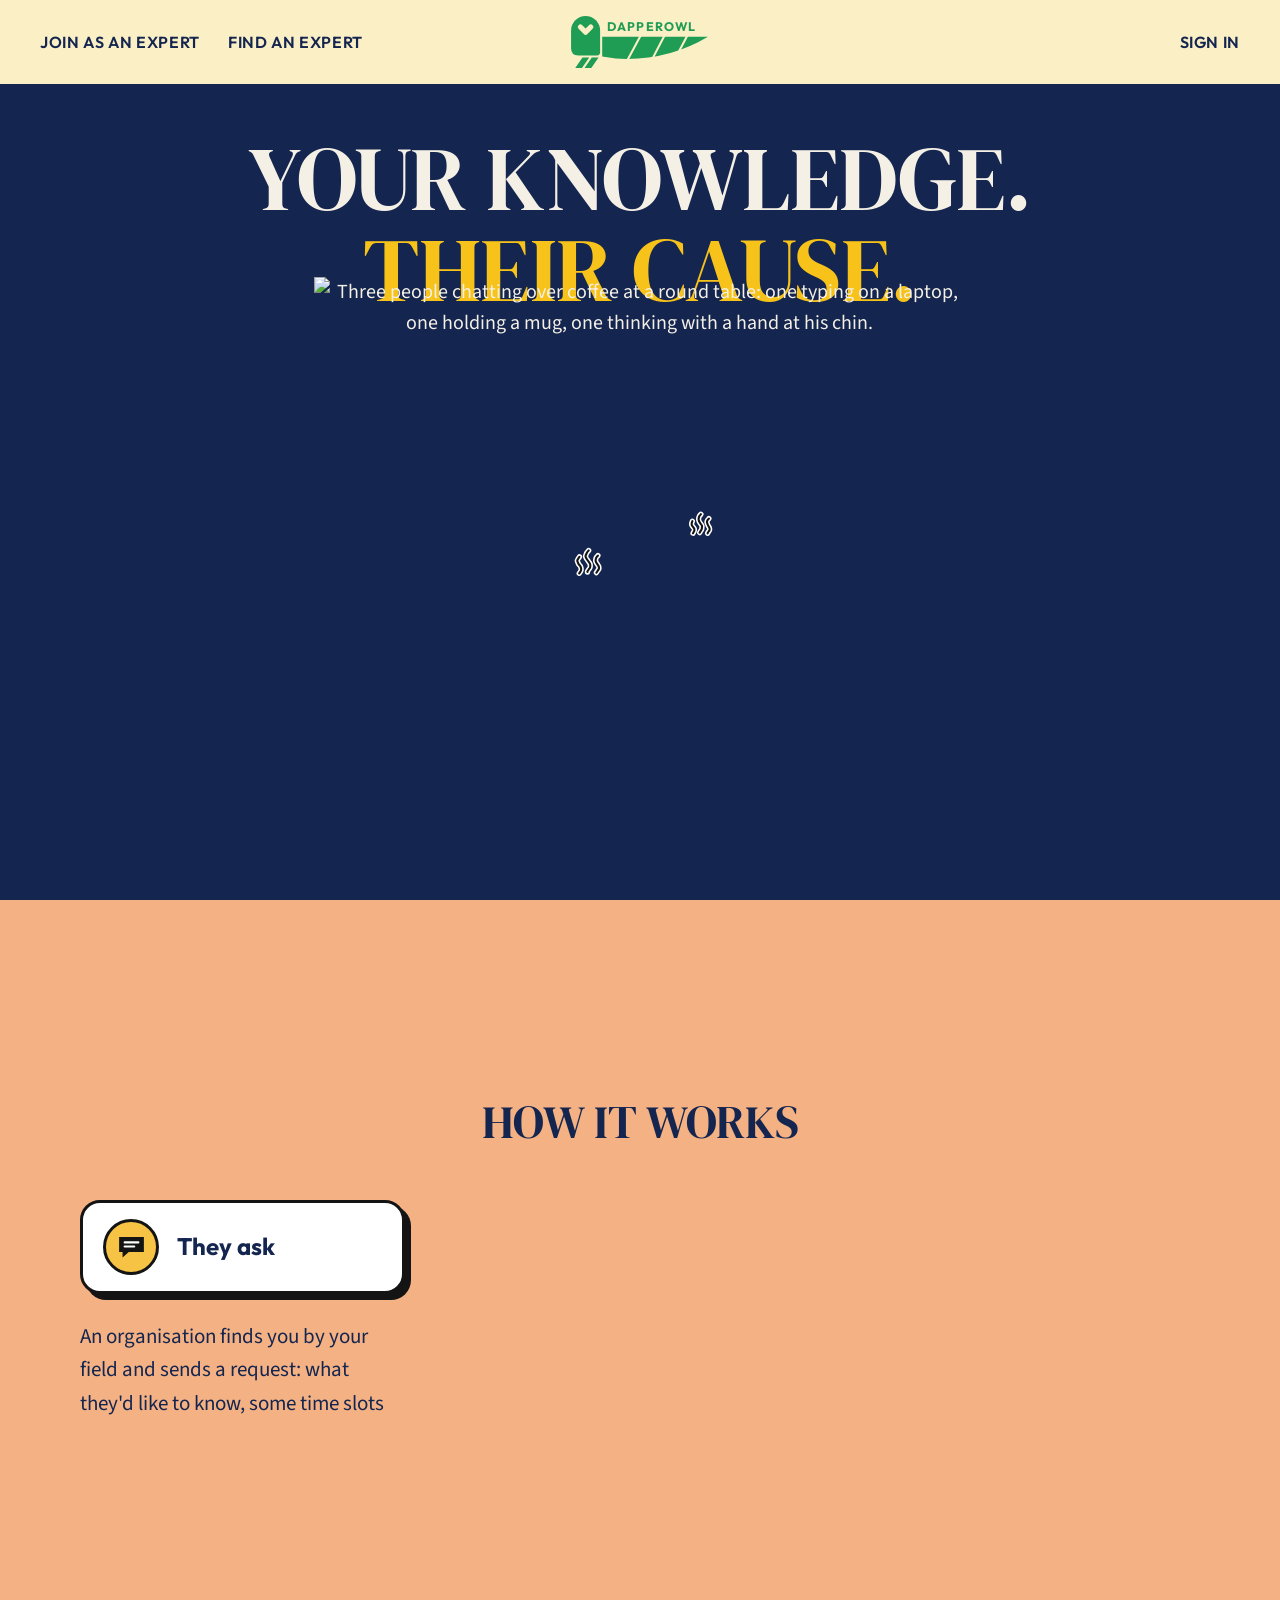
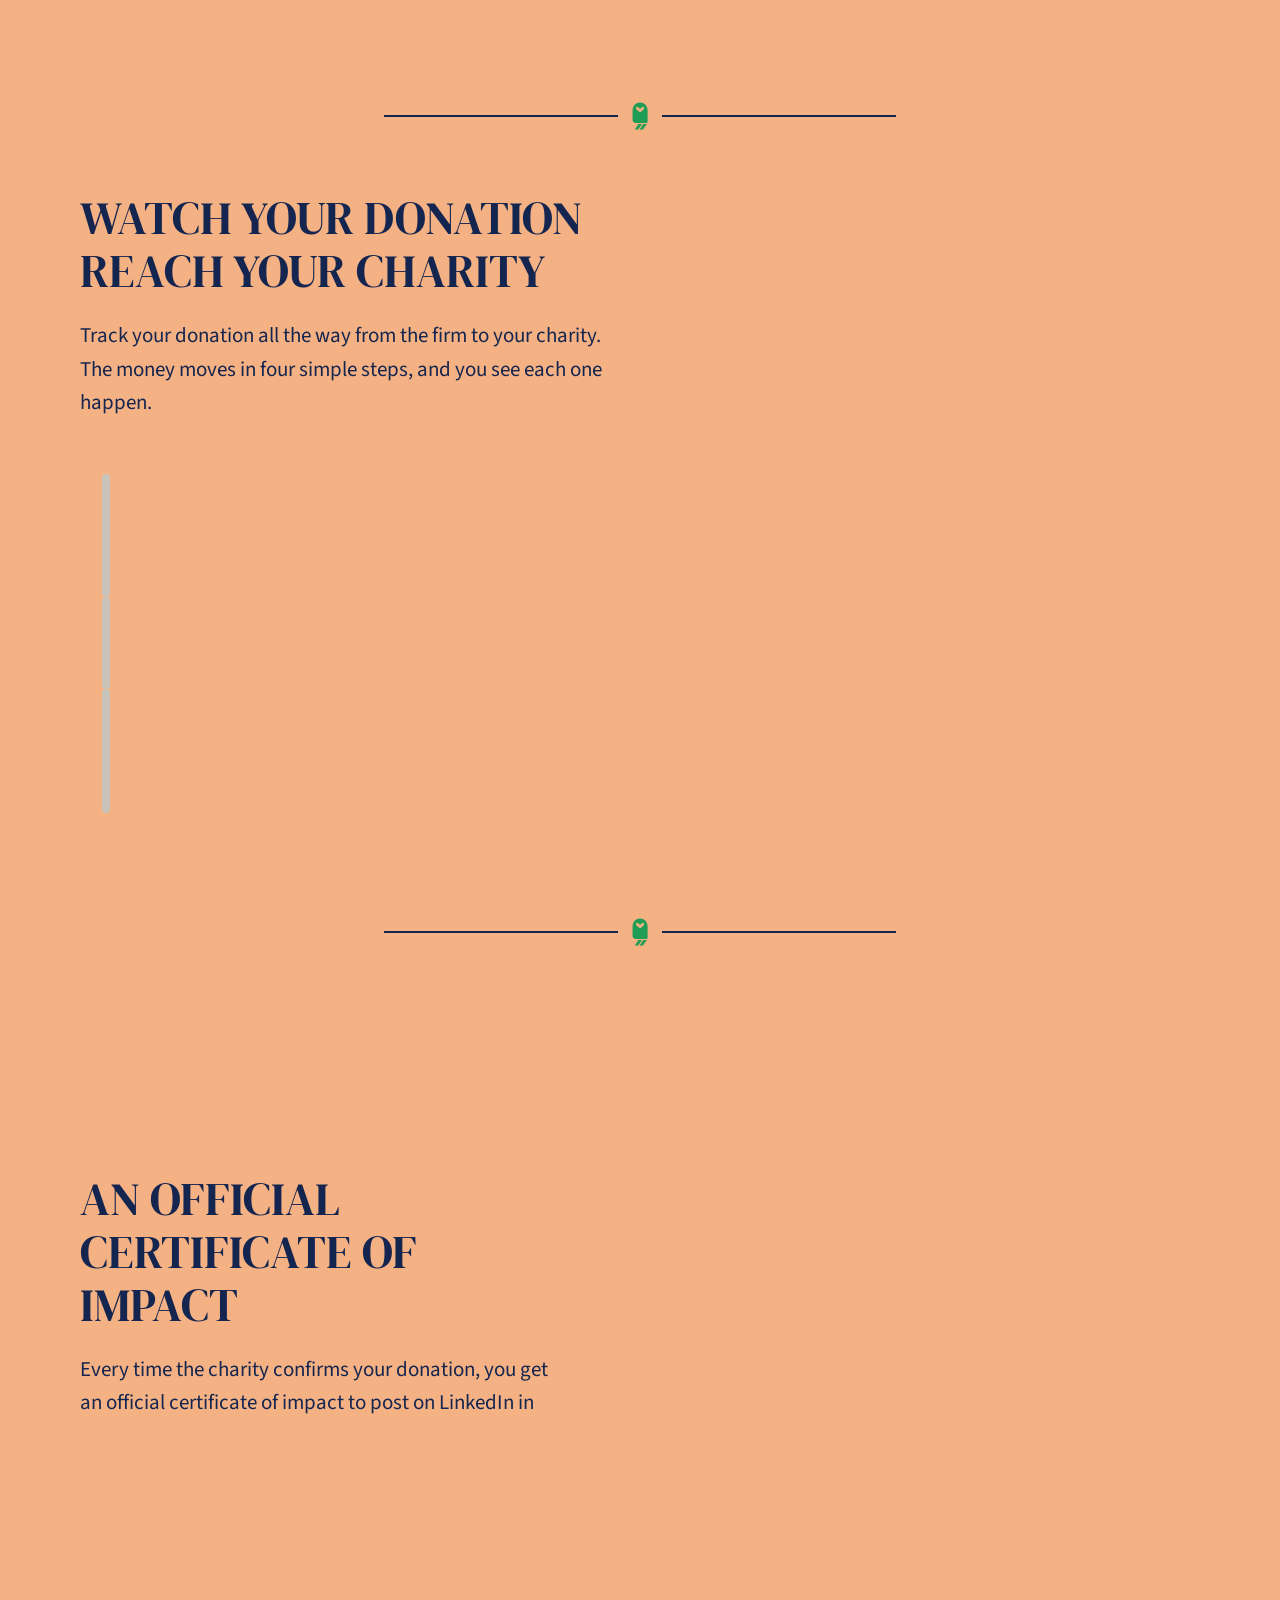
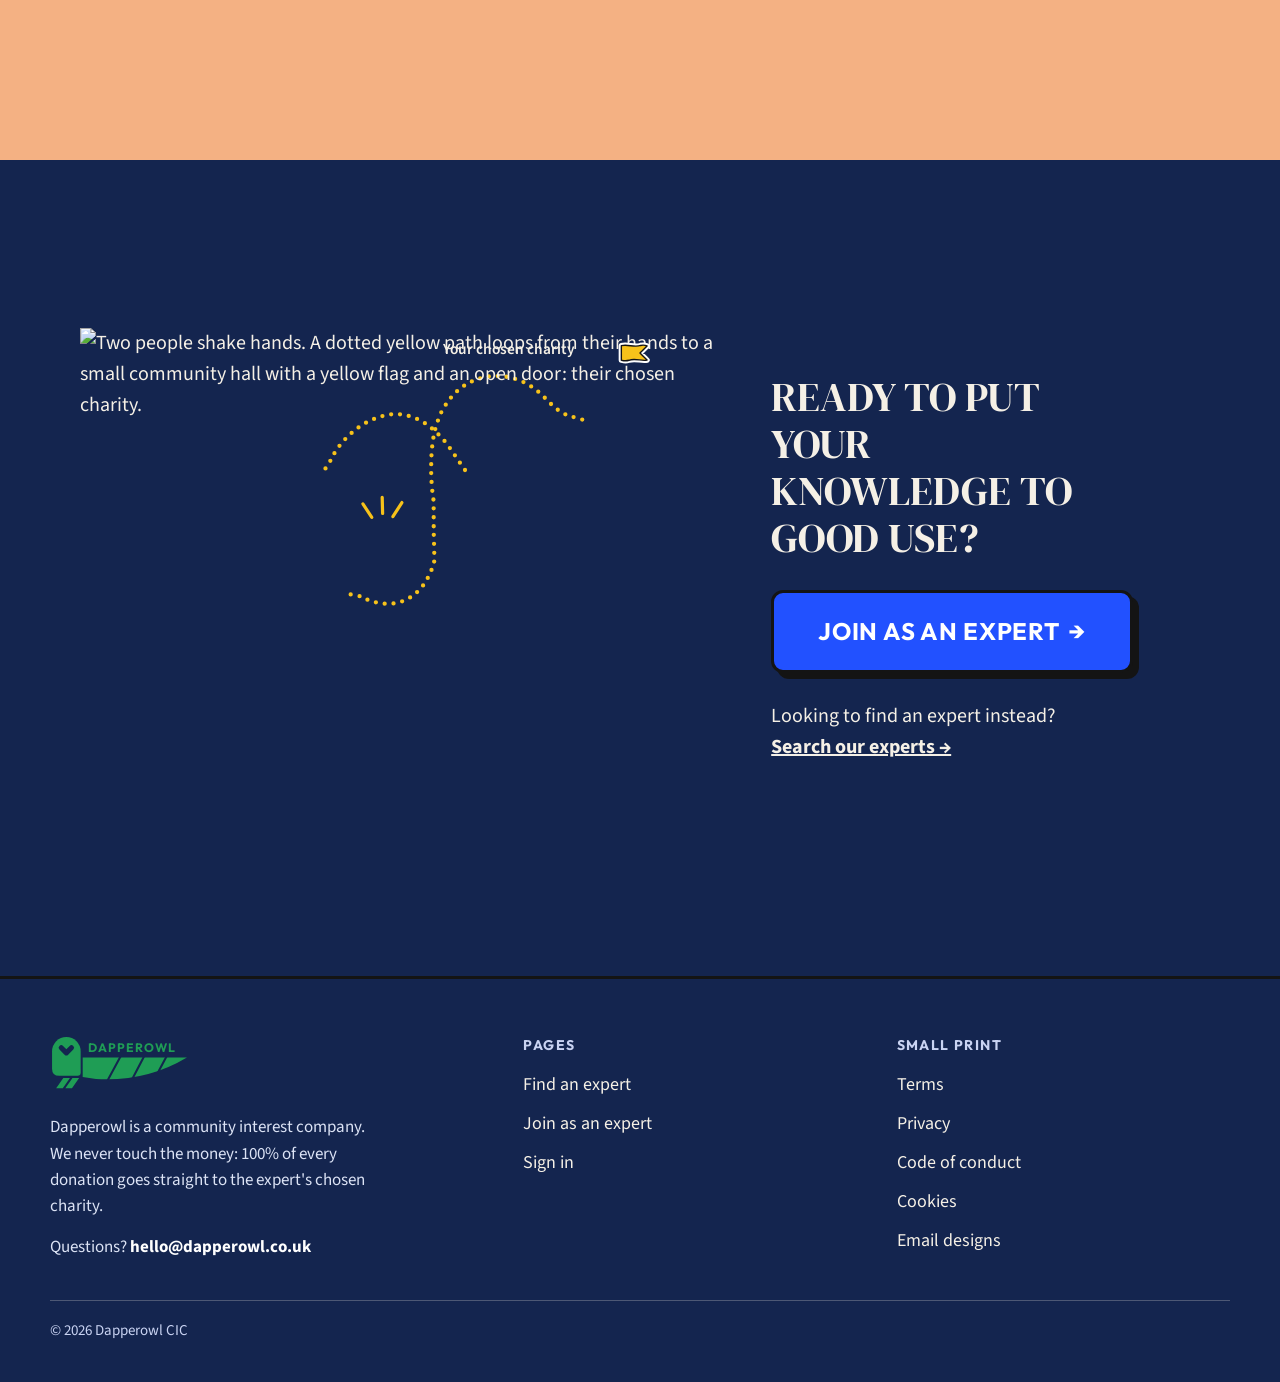
==== commit 023a2709: "Butter top bar; Join page navy/apricot order, illustrated Who it's for cards, handshake Ready band; " ====
--- a/index.html
+++ b/index.html
@@ -349,19 +349,19 @@
       <ol class="tl">
         <li class="tl-step"><span class="tl-bar" aria-hidden="true"><span class="tl-fill"></span></span>
           <span class="tl-dot"><span class="tl-num">1</span><svg class="tl-tick" viewBox="0 0 24 24" aria-hidden="true"><path d="M5 12.5l4.5 4.5L19 7.5" fill="none" stroke="#fff" stroke-width="3.4" stroke-linecap="round" stroke-linejoin="round"/></svg></span>
-          <div class="tl-body"><b class="tl-name">Pledged</b><p class="tl-text">Dapperowl sets up the meeting, and the firm pledges a donation to your charity.</p></div>
+          <div class="tl-body"><b class="tl-name">1. Pledged</b><p class="tl-text">Dapperowl sets up the meeting, and the firm pledges a donation to your charity.</p></div>
         </li>
         <li class="tl-step"><span class="tl-bar" aria-hidden="true"><span class="tl-fill"></span></span>
           <span class="tl-dot"><span class="tl-num">2</span><svg class="tl-tick" viewBox="0 0 24 24" aria-hidden="true"><path d="M5 12.5l4.5 4.5L19 7.5" fill="none" stroke="#fff" stroke-width="3.4" stroke-linecap="round" stroke-linejoin="round"/></svg></span>
-          <div class="tl-body"><b class="tl-name">You send it</b><p class="tl-text">After the meeting, press Send to release the donation.</p></div>
+          <div class="tl-body"><b class="tl-name">2. You send it</b><p class="tl-text">After the meeting, press Send to release the donation.</p></div>
         </li>
         <li class="tl-step"><span class="tl-bar" aria-hidden="true"><span class="tl-fill"></span></span>
           <span class="tl-dot"><span class="tl-num">3</span><svg class="tl-tick" viewBox="0 0 24 24" aria-hidden="true"><path d="M5 12.5l4.5 4.5L19 7.5" fill="none" stroke="#fff" stroke-width="3.4" stroke-linecap="round" stroke-linejoin="round"/></svg></span>
-          <div class="tl-body"><b class="tl-name">Firm paid</b><p class="tl-text">The firm donates on the charity's own website and uploads the receipt.</p></div>
+          <div class="tl-body"><b class="tl-name">3. Firm paid</b><p class="tl-text">The firm donates on the charity's own website and uploads the receipt.</p></div>
         </li>
         <li class="tl-step">
           <span class="tl-dot"><span class="tl-num">4</span><svg class="tl-tick" viewBox="0 0 24 24" aria-hidden="true"><path d="M5 12.5l4.5 4.5L19 7.5" fill="none" stroke="#fff" stroke-width="3.4" stroke-linecap="round" stroke-linejoin="round"/></svg></span>
-          <div class="tl-body"><b class="tl-name">Charity received</b><p class="tl-text">The charity confirms it and thanks you directly.</p></div>
+          <div class="tl-body"><b class="tl-name">4. Charity received</b><p class="tl-text">The charity confirms it and thanks you directly.</p></div>
         </li>
       </ol>
     </div>
--- a/styles.css
+++ b/styles.css
@@ -8,17 +8,17 @@
 [hidden]{display:none!important}
 html{-webkit-text-size-adjust:100%}
 body{margin:0;background:var(--paper);color:var(--navy);font-family:var(--body);font-size:20px;line-height:1.55}
-body::before{content:"";position:fixed;inset:0 0 auto;height:env(safe-area-inset-top,0px);z-index:10;background:#FFFFFF}
+body::before{content:"";position:fixed;inset:0 0 auto;height:env(safe-area-inset-top,0px);z-index:10;background:#FBEFC6}
 img{max-width:100%}
 .gut{padding-left:max(40px,env(safe-area-inset-left,0px));padding-right:max(40px,env(safe-area-inset-right,0px))}
 .inner{max-width:1180px;margin:0 auto}
 a:focus-visible,button:focus-visible,input:focus-visible,textarea:focus-visible,select:focus-visible,label.chip:focus-within,summary:focus-visible{outline:3px solid var(--cobalt);outline-offset:3px}
 
 /* top bar */
-.top{position:sticky;top:env(safe-area-inset-top,0px);z-index:5;background:#FFFFFF;display:grid;grid-template-columns:1fr auto 1fr;align-items:center;gap:20px;padding-block:14px}
+.top{position:sticky;top:env(safe-area-inset-top,0px);z-index:5;background:#FBEFC6;display:grid;grid-template-columns:1fr auto 1fr;align-items:center;gap:20px;padding-block:14px}
 .top nav{display:flex;gap:28px;flex-wrap:wrap}
 .top nav.r{justify-content:flex-end}
-.top nav a{color:#141414;text-decoration:none;font-family:var(--ui);font-weight:600;font-size:16px;letter-spacing:.04em;text-transform:uppercase}
+.top nav a{color:#14254F;text-decoration:none;font-family:var(--ui);font-weight:600;font-size:16px;letter-spacing:.04em;text-transform:uppercase}
 .top nav a:hover{color:#1F9D55}
 .top nav a.here{text-decoration:underline;text-decoration-thickness:3px;text-underline-offset:6px}
 .logo{display:block;height:56px;width:auto}
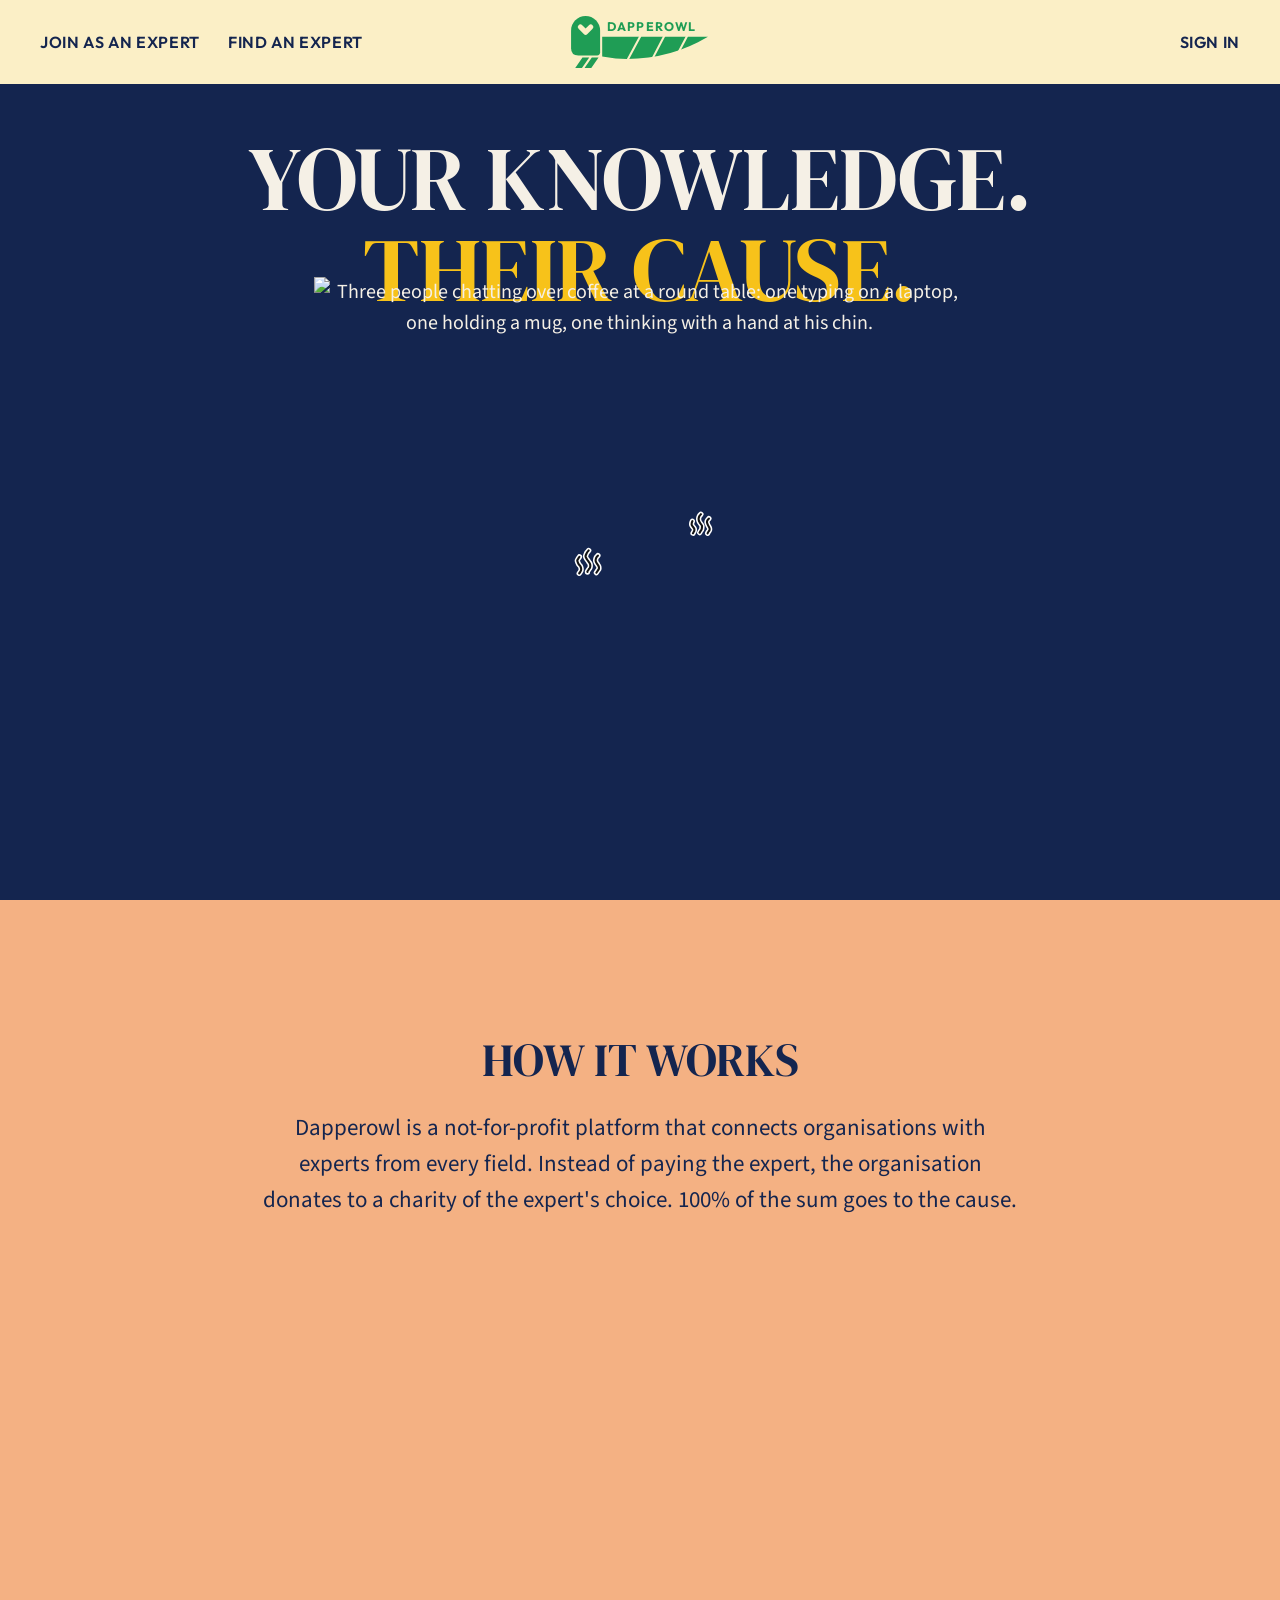
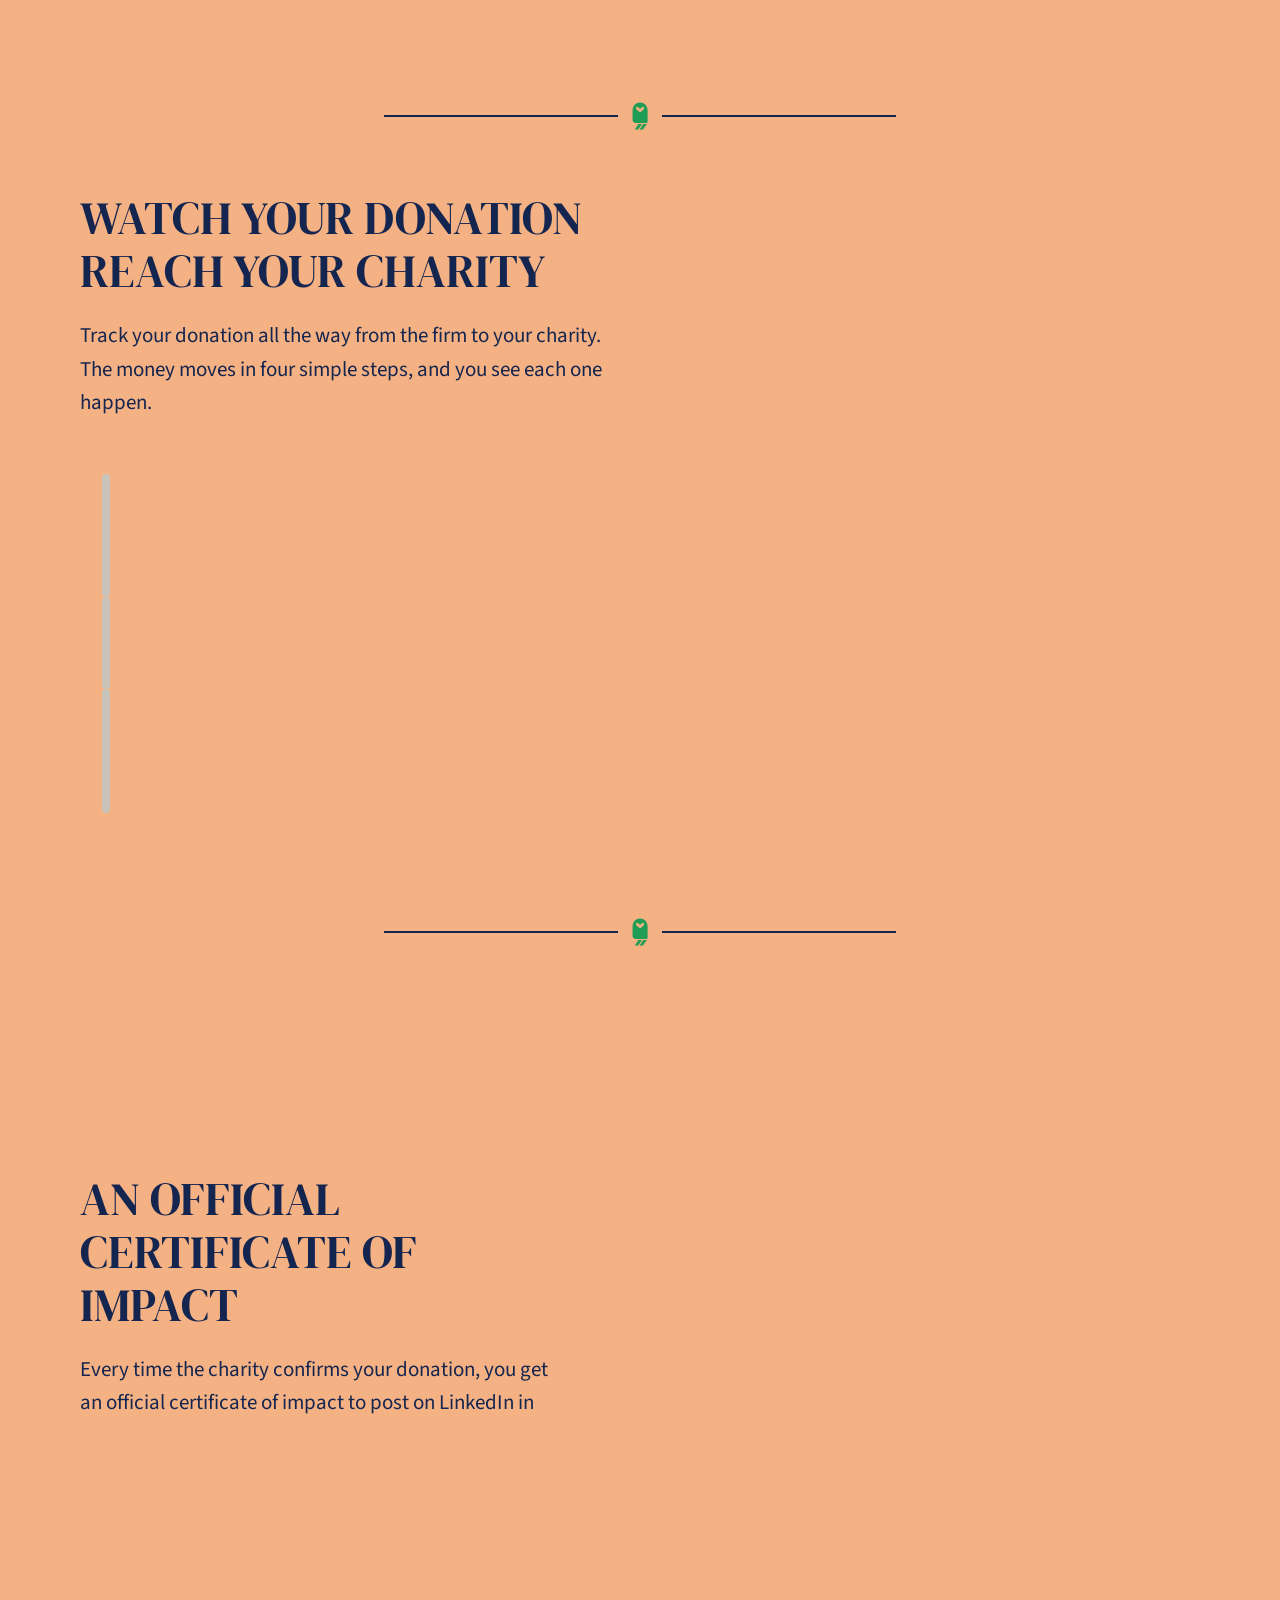
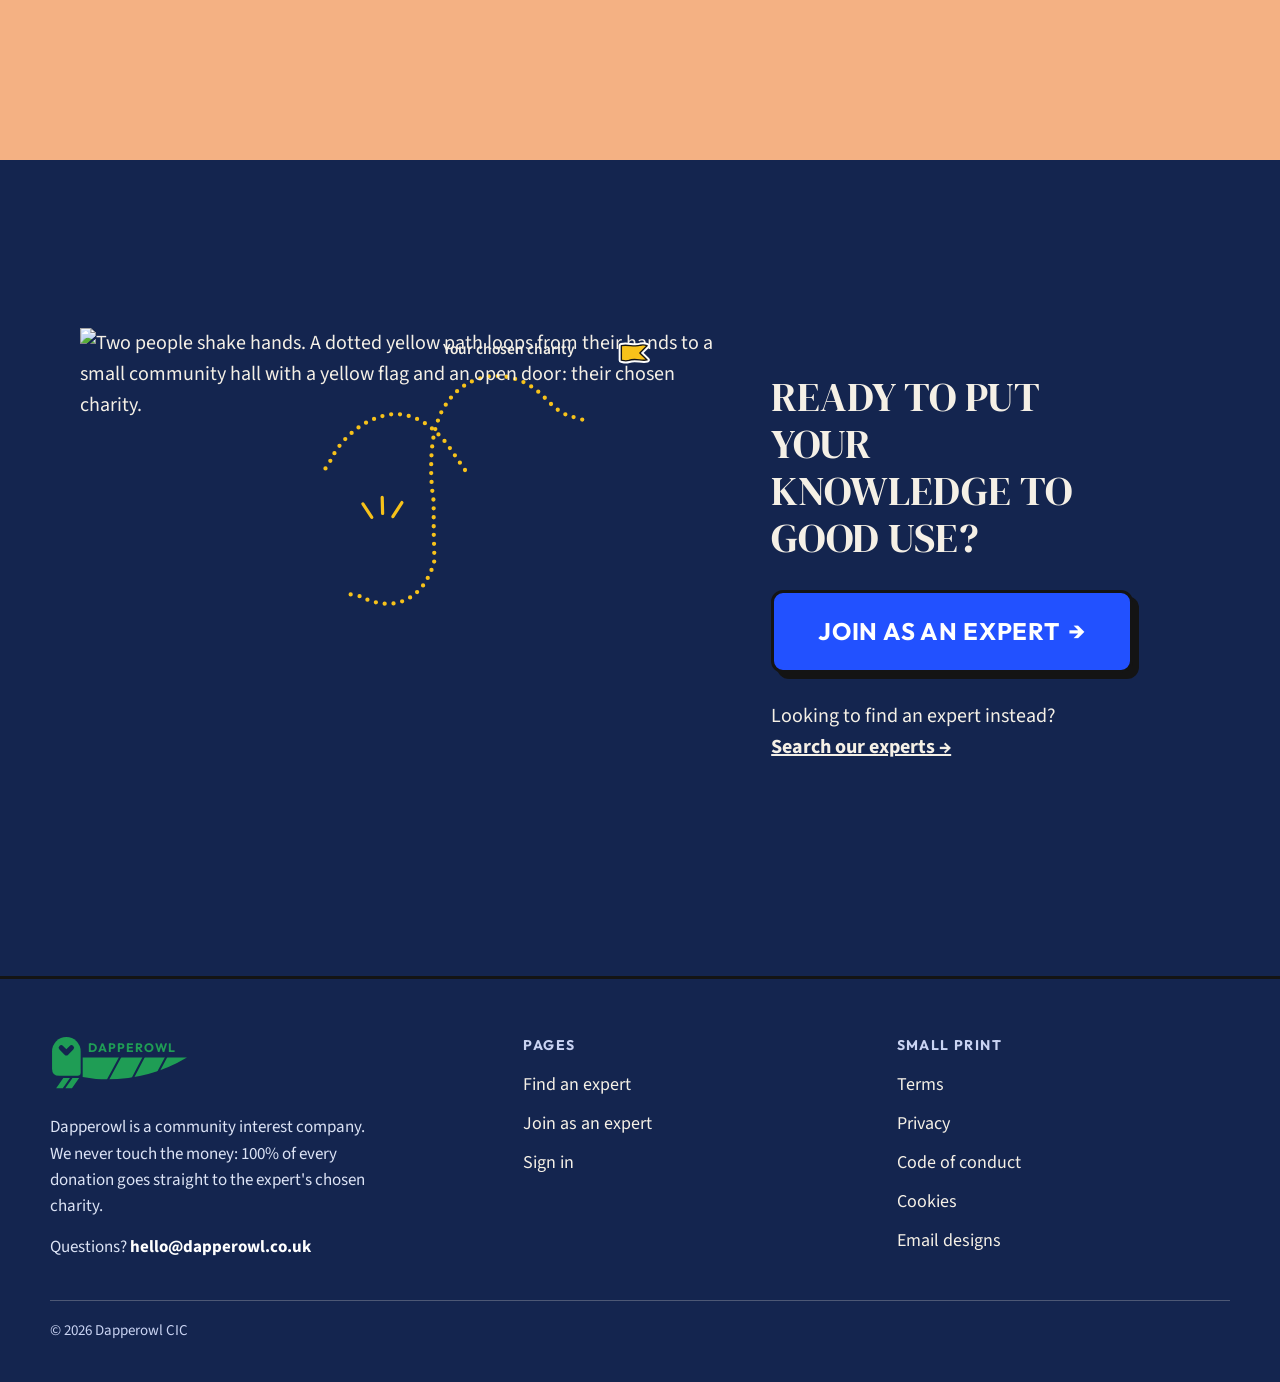
==== commit bcf5fd12: "How it works intro on the homepage and Join page Co-Authored-By: Claude Opus 5.5 <noreply@anthropic." ====
--- a/index.html
+++ b/index.html
@@ -322,6 +322,7 @@
 <section class="snap sec gut" id="what" aria-labelledby="what-h">
   <div class="inner hiw">
     <h2 class="hd" id="what-h">How it works</h2>
+    <p class="hiw-intro">Dapperowl is a not-for-profit platform that connects organisations with experts from every field. Instead of paying the expert, the organisation donates to a charity of the expert's choice. 100% of the sum goes to the cause.</p>
     <ol class="hiw-cols">
       <li class="hiw-col">
         <div class="hiw-box"><span class="wi"><svg viewBox="0 0 48 48" aria-hidden="true"><path d="M6 10h36v22H20l-9 8v-8H6z" fill="#141414"/><path d="M14 18h20M14 24h14" stroke="#fff" stroke-width="3" stroke-linecap="round"/></svg></span><b>They ask</b></div>
@@ -540,7 +541,7 @@
 (function(){ // How it works: plays once on arrival - box, then its text line by line; dividers before columns 2 and 3
   const sec=document.getElementById('what'); if(!sec) return;
   if(matchMedia('(prefers-reduced-motion: reduce)').matches || !('IntersectionObserver' in window)) return;
-  const texts=[...sec.querySelectorAll('.hiw-text')];
+  const texts=[...sec.querySelectorAll('.hiw-intro,.hiw-text')];
   // wrap every word so the text can be grouped into its rendered lines
   texts.forEach(p=>{
     [...p.childNodes].forEach(n=>{
@@ -565,6 +566,9 @@
   const play=async()=>{
     if(played) return; played=true;
     const cols=[...sec.querySelectorAll('.hiw-col')];
+    // the intro first, line by line, then the three columns
+    const intro=sec.querySelector('.hiw-intro');
+    if(intro){ for(const line of linesOf(intro)){ line.forEach(w=>w.classList.add('on')); await wait(350); } await wait(150); }
     for(const col of cols){
       const div=[...col.querySelectorAll('.hiw-line,.hiw-sep')].find(d=>getComputedStyle(d).display!=='none');
       if(div){ div.classList.add('on'); await wait(300); }
--- a/styles.css
+++ b/styles.css
@@ -224,7 +224,10 @@
 
 /* ===== Shared (30 Oct): moved from the homepage so the Join page can use it ===== */
 /* 2 How it works (30 Oct): centred heading, three columns, each box then its text; plays once on arrival */
-.hiw{display:flex;flex-direction:column;align-items:center;gap:52px}
+.hiw{display:flex;flex-direction:column;align-items:center;gap:40px}
+/* intro between the heading and the three steps (1 Nov): centred and balanced; ~72 characters a line so the 213-character text sits on 3 lines (60 would need 4) */
+.hiw-intro{margin:-16px 0 4px;max-width:74ch;text-align:center;text-wrap:balance;font-family:var(--body);font-size:23px;line-height:1.55;color:var(--navy)}
+.hiw-ready .hiw-intro .w{opacity:0;transition:opacity .35s ease}
 .hiw > h2.hd{text-align:center}
 .hiw-cols{list-style:none;margin:0;padding:0;width:100%;display:grid;grid-template-columns:repeat(3,minmax(0,1fr));column-gap:72px;align-items:start}
 .hiw-col{display:flex;flex-direction:column;gap:26px;min-width:0}
@@ -234,14 +237,15 @@
 .hiw-box b{font-family:var(--ui);font-size:24px;line-height:1.2;color:var(--navy)}
 .hiw-text{position:relative;margin:0;font-family:var(--body);font-size:21px;line-height:1.6;color:var(--navy)}
 /* divider: centred in the gap to the left, only as tall as this column's text */
-.hiw-line{position:absolute;top:0;bottom:0;left:-37px;width:2px;background:var(--navy)}
+.hiw-line{position:absolute;top:0;height:var(--hiw-h,100%);left:-37px;width:2px;background:var(--navy)} /* --hiw-h: tallest step text in the row, set by site.js, so both dividers match */
 .hiw-sep{display:none}
 /* sequence states (only when motion is allowed; the script adds .hiw-ready) */
 .hiw-ready .hiw-box{opacity:0;transform:translateY(14px);transition:opacity .4s ease,transform .4s ease}
 .hiw-ready .hiw-text .w,.hiw-ready .hiw-line,.hiw-ready .hiw-sep{opacity:0;transition:opacity .35s ease}
 .hiw-ready .on{opacity:1!important;transform:none!important}
 @media (max-width:900px){
-  .hiw{gap:36px}
+  .hiw{gap:30px}
+  .hiw-intro{font-size:20px;margin:-8px 0 0}
   .hiw-cols{grid-template-columns:1fr;row-gap:28px}
   .hiw-line{display:none}
   .hiw-sep{display:block;width:64px;height:2px;background:var(--navy);margin:0 auto 6px}
@@ -271,3 +275,35 @@
   .enldlg,.enldlg::backdrop{transition:opacity .2s ease}
   .enldlg.fading,.enldlg.fading::backdrop{opacity:0}
 }
+
+/* Firm trust (30 Oct): badges shown to experts and in the firm's account, and the signed pledge */
+.fbadges{display:flex;flex-wrap:wrap;gap:8px}
+.fbadge{display:inline-flex;align-items:center;gap:7px;font-family:var(--ui);font-weight:700;font-size:15px;border:2px solid var(--ink);border-radius:999px;padding:4px 12px 4px 6px;background:#fff;color:var(--navy)}
+.fbadge svg{width:20px;height:20px;flex:none}
+.fbadge.rel{background:#1F9D55;color:#fff}
+.signed{background:#fff;border:3px solid var(--ink);border-radius:14px;padding:16px 18px;display:flex;flex-direction:column;gap:8px;box-shadow:4px 4px 0 var(--ink)}
+.signed q{font-family:var(--body);font-size:18px;line-height:1.55;font-style:italic;quotes:"“" "”"}
+.signed .by{font-family:var(--ui);font-weight:700;font-size:16px;color:var(--navy)}
+.signed .by span{font-weight:600;color:var(--muted)}
+/* signed-out prompt on Find an expert, in the pop-up style */
+.gatecard{background:#fff;border:3px solid var(--ink);border-radius:20px;box-shadow:8px 8px 0 var(--ink);padding:36px 32px 30px;max-width:min(520px,86vw);box-sizing:border-box;display:flex;flex-direction:column;align-items:center;gap:18px;text-align:center;color:var(--navy)}
+.gatecard h2{margin:0;font-family:var(--head);font-weight:400;font-size:clamp(26px,3vw,34px);line-height:1.2;text-transform:uppercase;text-wrap:balance}
+.gatecard p{margin:0;font-size:19px;line-height:1.5}
+.gatecard .acts{justify-content:center}
+
+/* Page-specific top bar button (30 Oct): compact, white text, black outline, small hard shadow, ~44px tall */
+.top nav.r{align-items:center}
+.top nav a.topcta{display:inline-flex;align-items:center;min-height:44px;box-sizing:border-box;padding:0 16px;border:2px solid var(--ink);border-radius:10px;box-shadow:3px 3px 0 var(--ink);background:#2251FF;color:#fff;font-size:15px;white-space:nowrap;transition:transform .2s ease,box-shadow .2s ease,background .2s ease}
+.top nav a.topcta:hover{color:#fff;background:#1A40D6;transform:translate(-1px,-1px);box-shadow:4px 4px 0 var(--ink)}
+.top nav a.topcta.tang{background:#FF7A1A;color:#14254F}
+.top nav a.topcta.tang:hover{background:#E86A0C;color:#14254F}
+.top nav a.topcta:focus-visible{outline:3px solid var(--navy);outline-offset:3px}
+@media (max-width:900px){
+  .top nav a.topcta{min-height:40px;padding:0 10px;font-size:12.5px;letter-spacing:.02em}
+}
+@media (max-width:420px){
+  .top nav,.top nav.r{gap:12px}
+  .top nav a{font-size:14px}
+  .top nav a.topcta{font-size:12px;padding:0 8px}
+}
+@media (prefers-reduced-motion:reduce){.top nav a.topcta:hover{transform:none}}
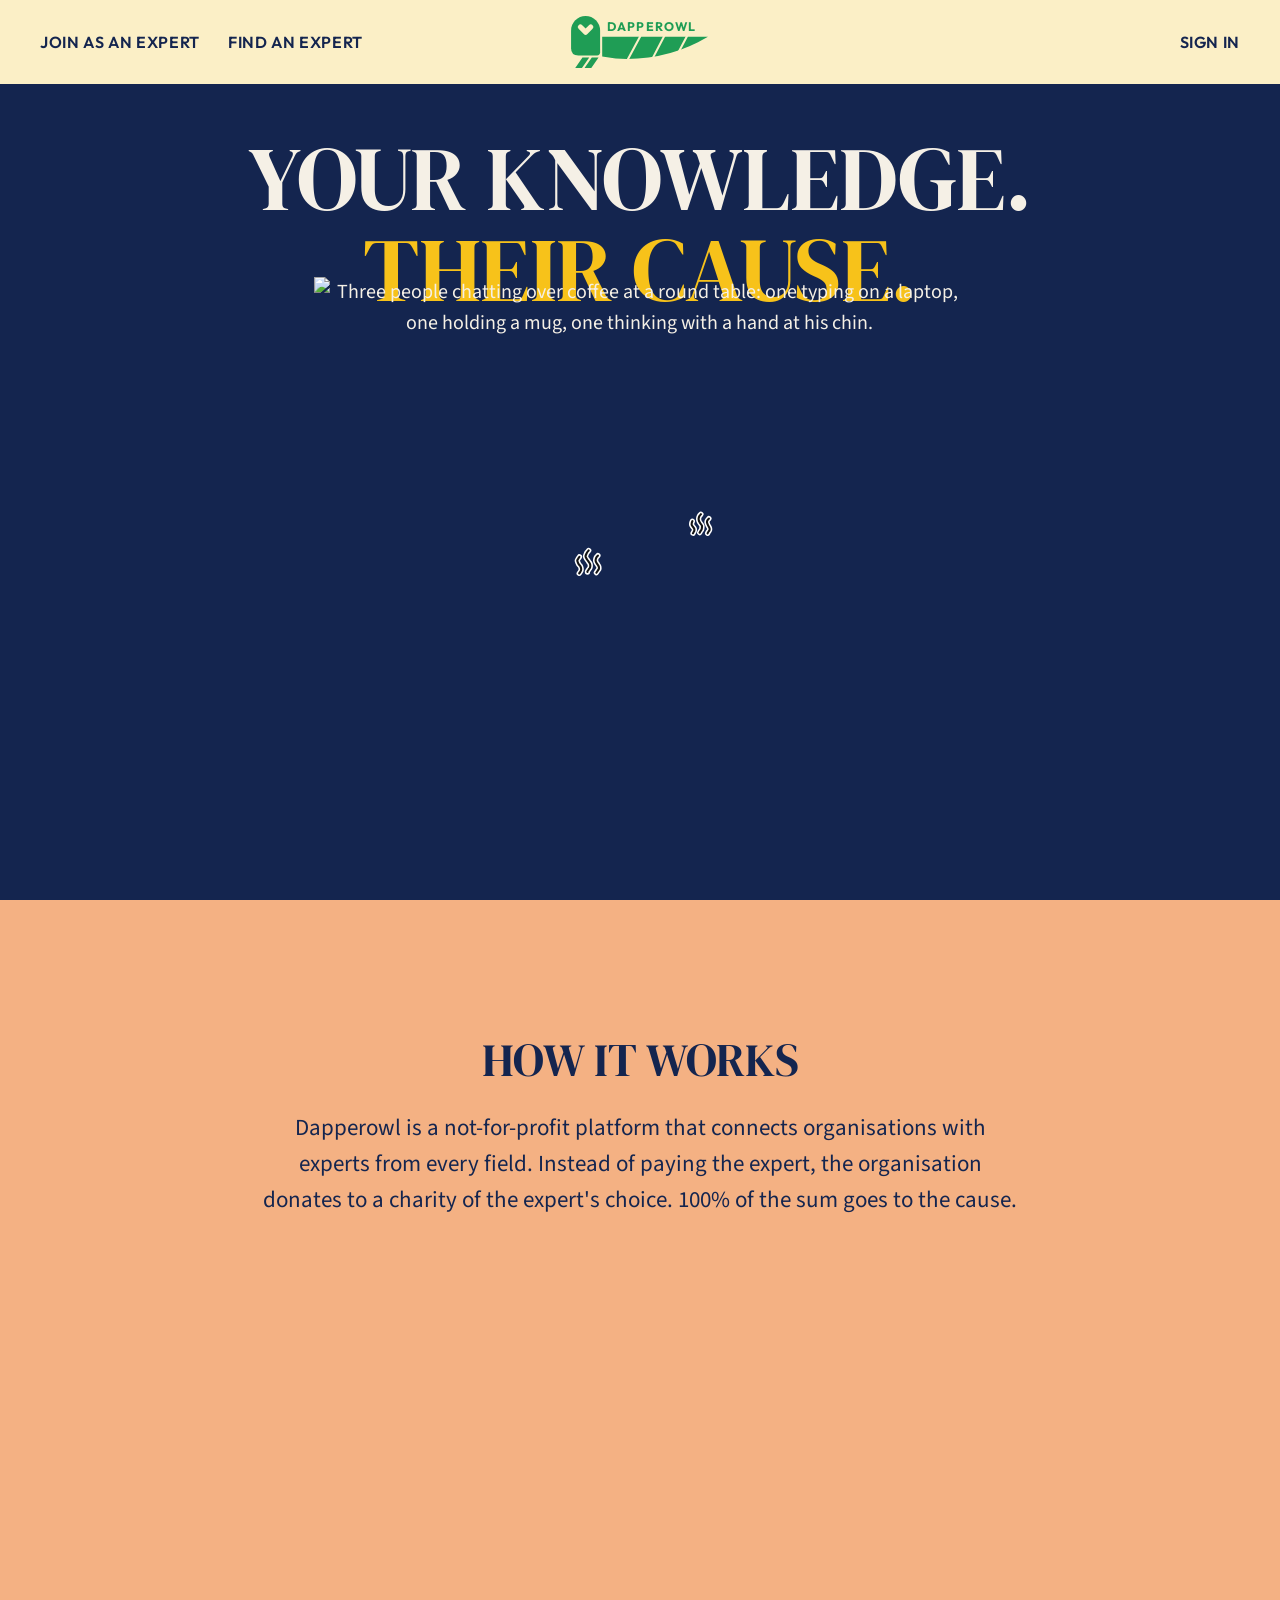
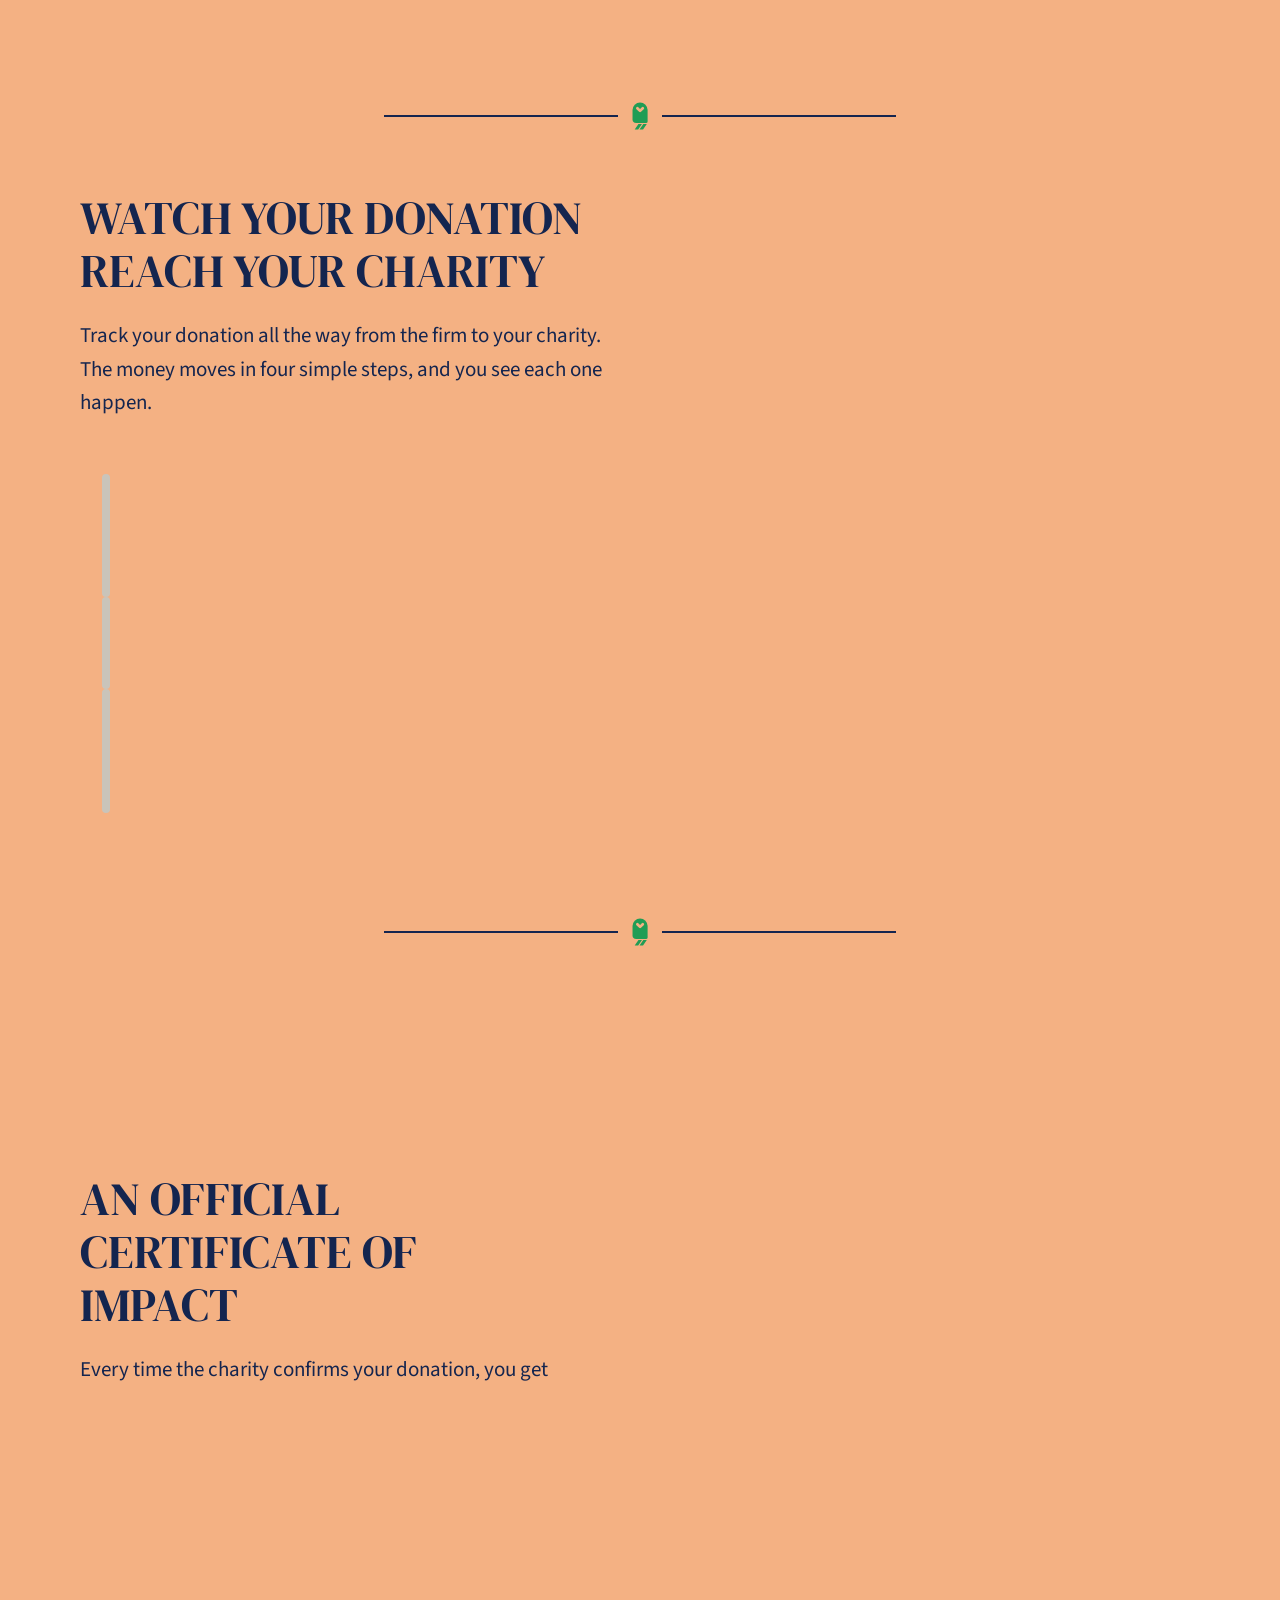
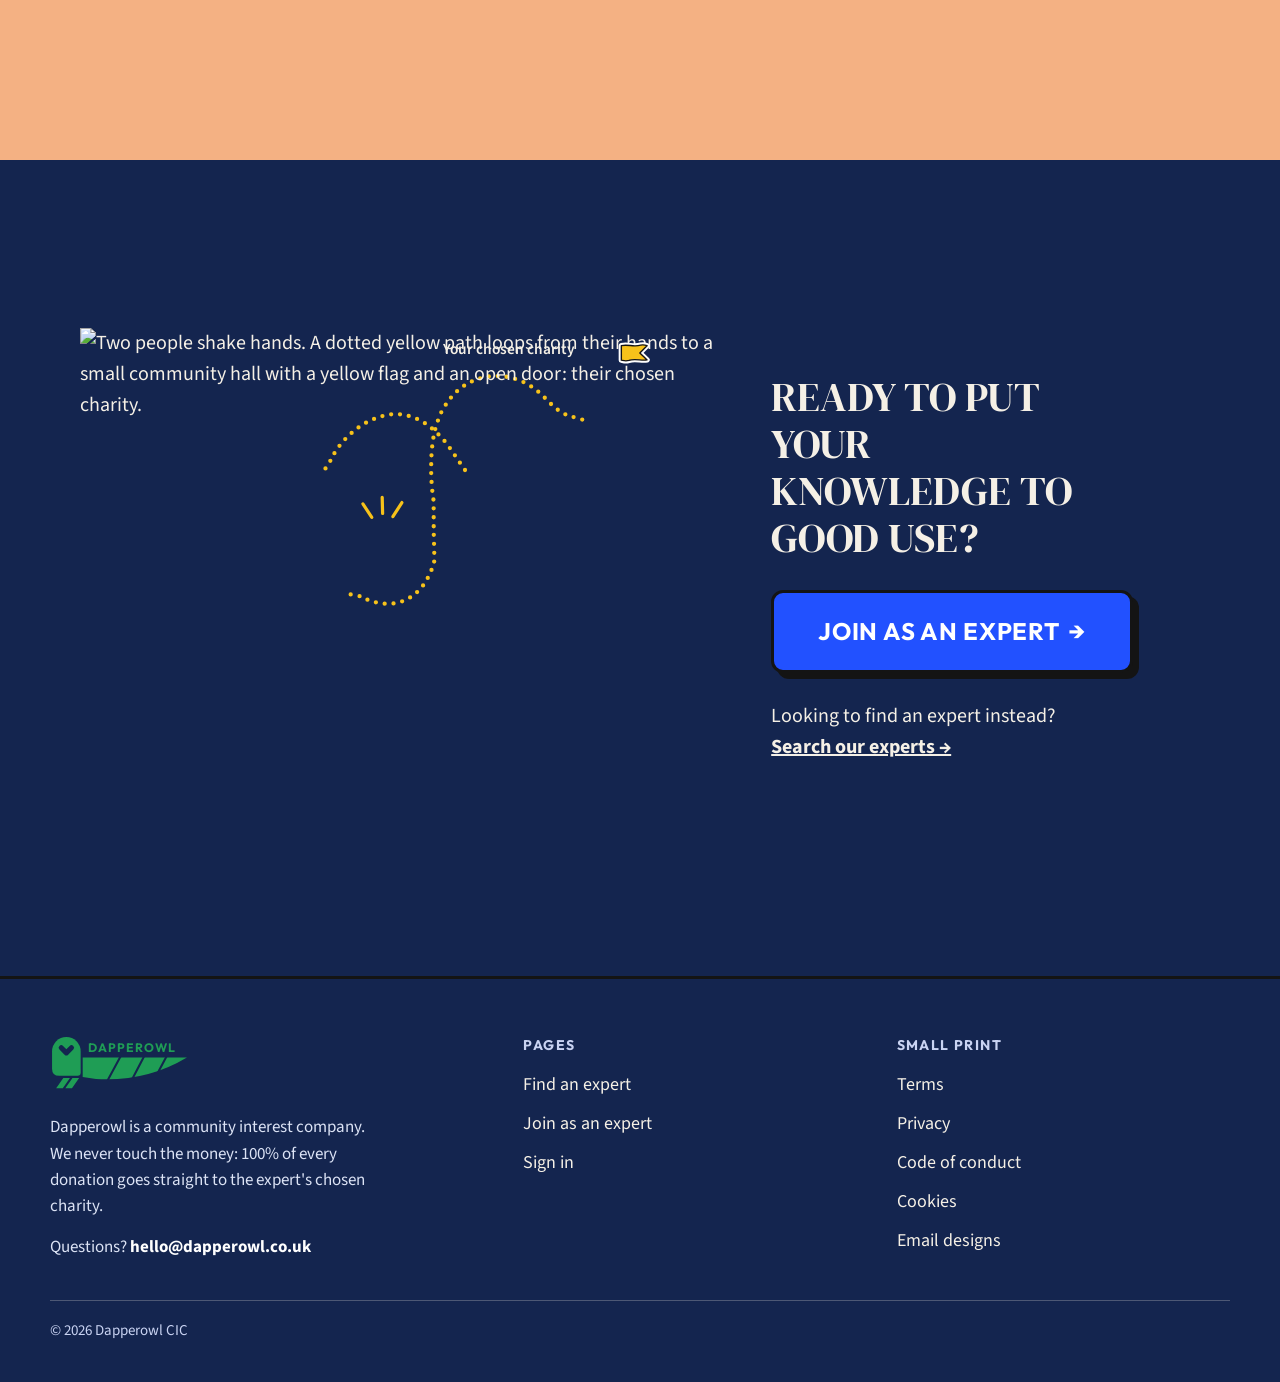
==== commit 37ce60a0: "Homepage How it works: drop repeated 100% line Co-Authored-By: Claude Opus 5.5 <noreply@anthropic.co" ====
--- a/index.html
+++ b/index.html
@@ -336,7 +336,7 @@
       <li class="hiw-col">
         <span class="hiw-sep" aria-hidden="true"></span>
         <div class="hiw-box"><span class="wi"><svg viewBox="0 0 48 48" aria-hidden="true"><path d="M24 4L6 14v4h36v-4z" fill="#141414"/><path d="M10 21h5v14h-5zM21.5 21h5v14h-5zM33 21h5v14h-5z" fill="#141414"/><path d="M6 38h36v5H6z" fill="#141414"/></svg></span><b>Your charity receives</b></div>
-        <p class="hiw-text"><span class="hiw-line" aria-hidden="true"></span>Afterwards, press Send. The firm donates straight to your chosen charity, and you can watch it arrive. 100% of it, every time.</p>
+        <p class="hiw-text"><span class="hiw-line" aria-hidden="true"></span>Afterwards, press Send. The firm donates straight to your chosen charity, and you can watch it arrive.</p>
       </li>
     </ol>
   </div>
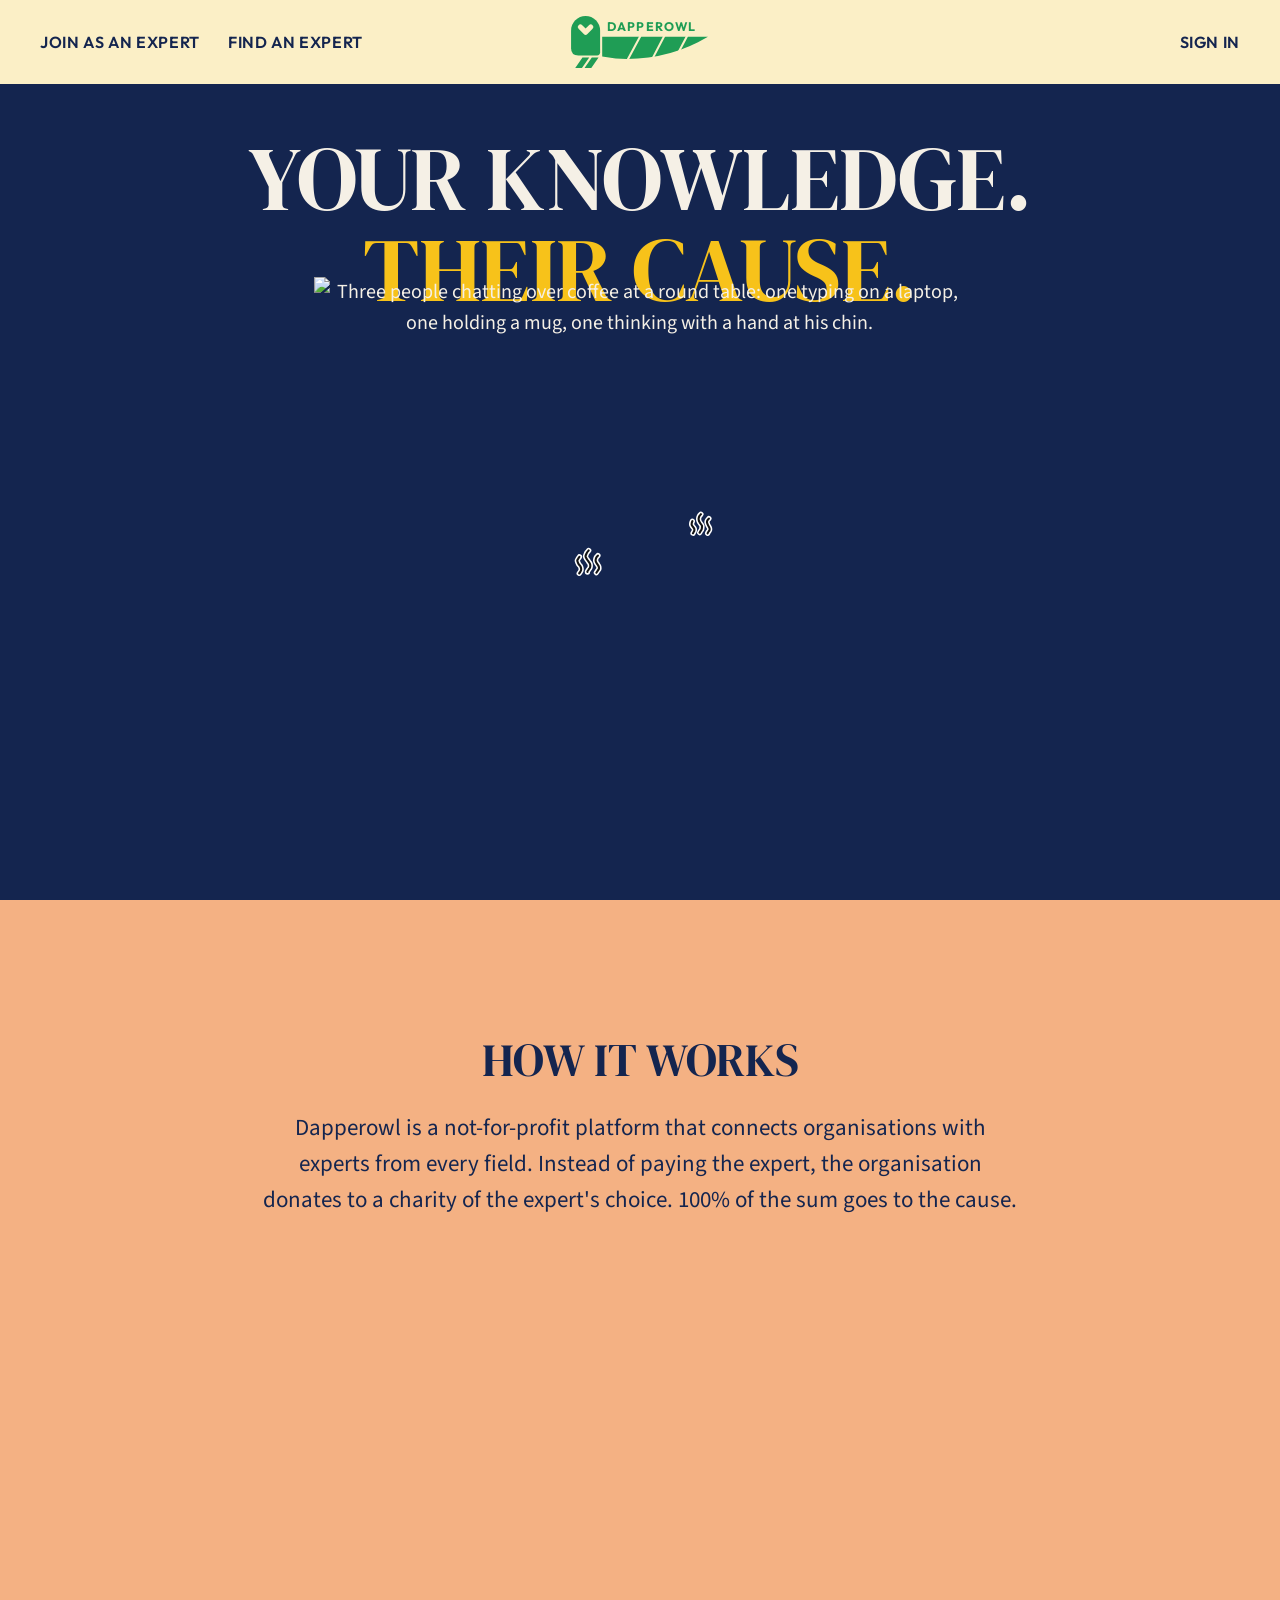
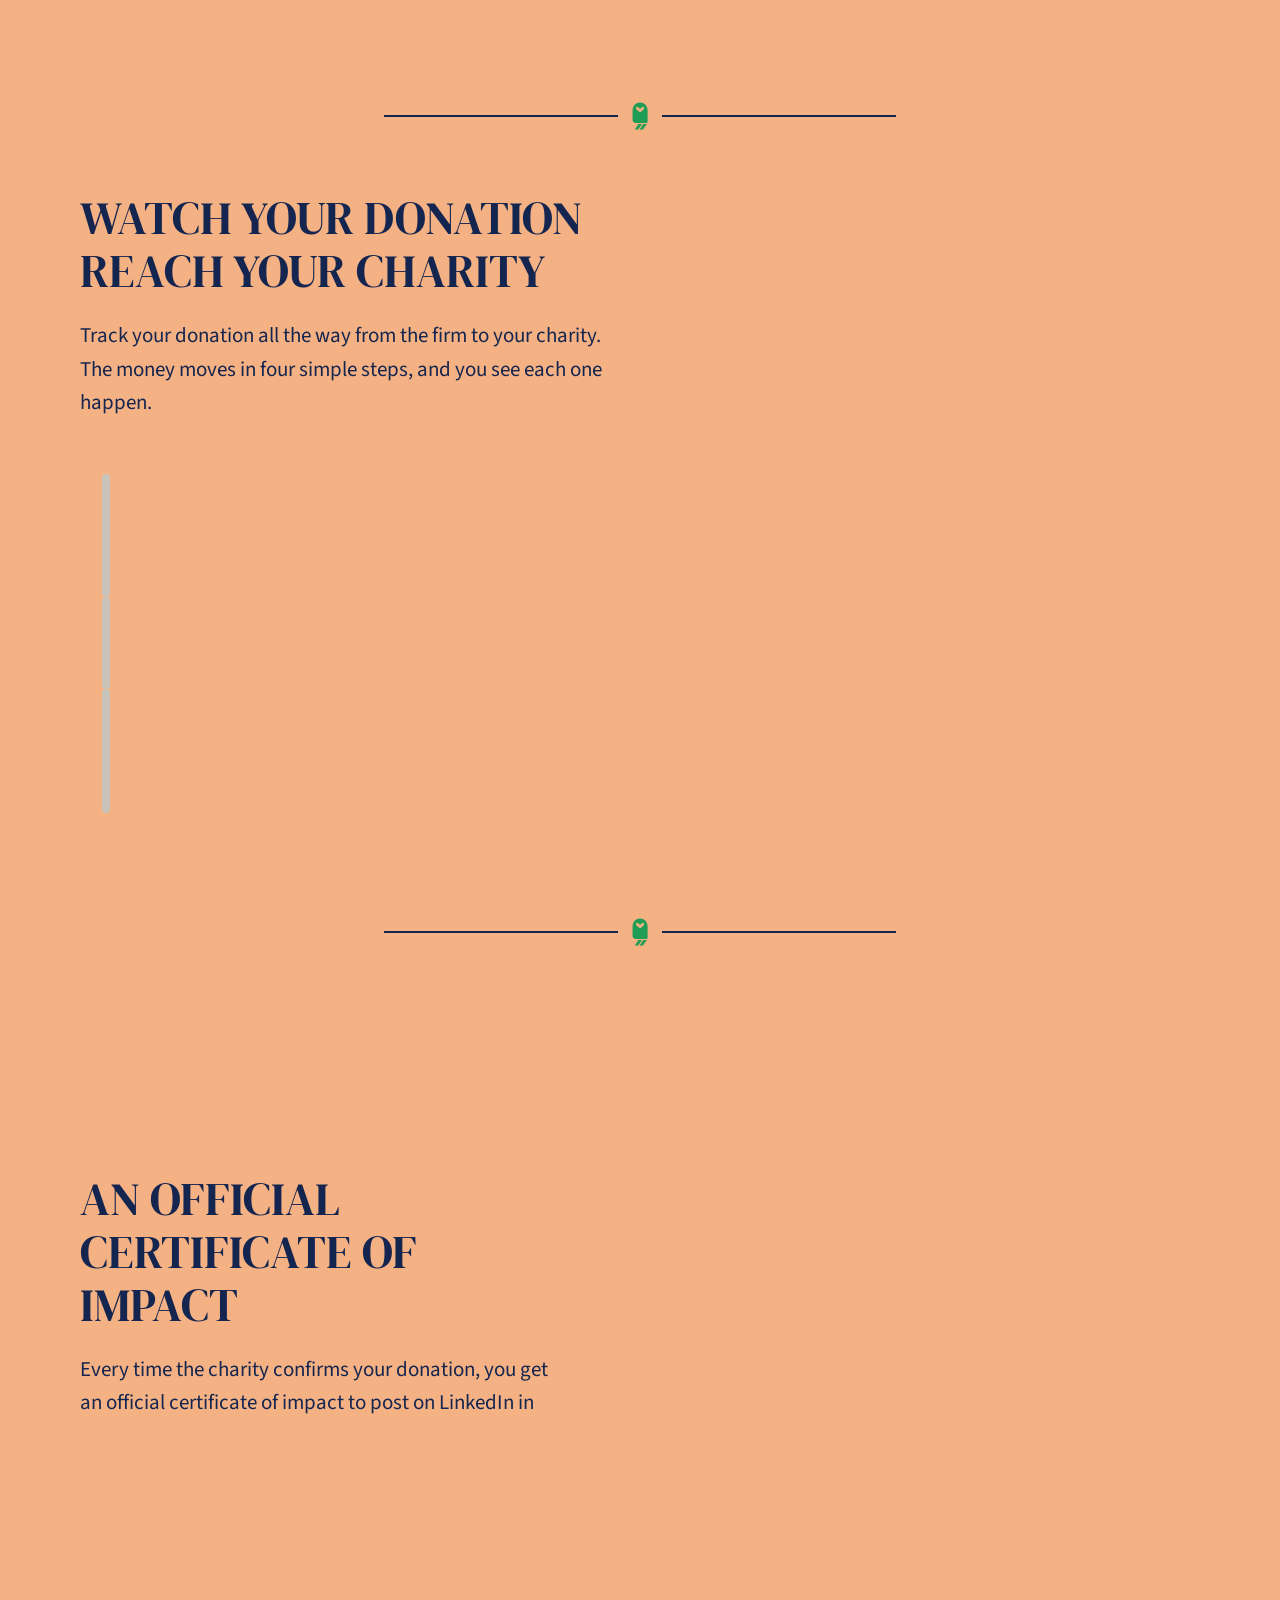
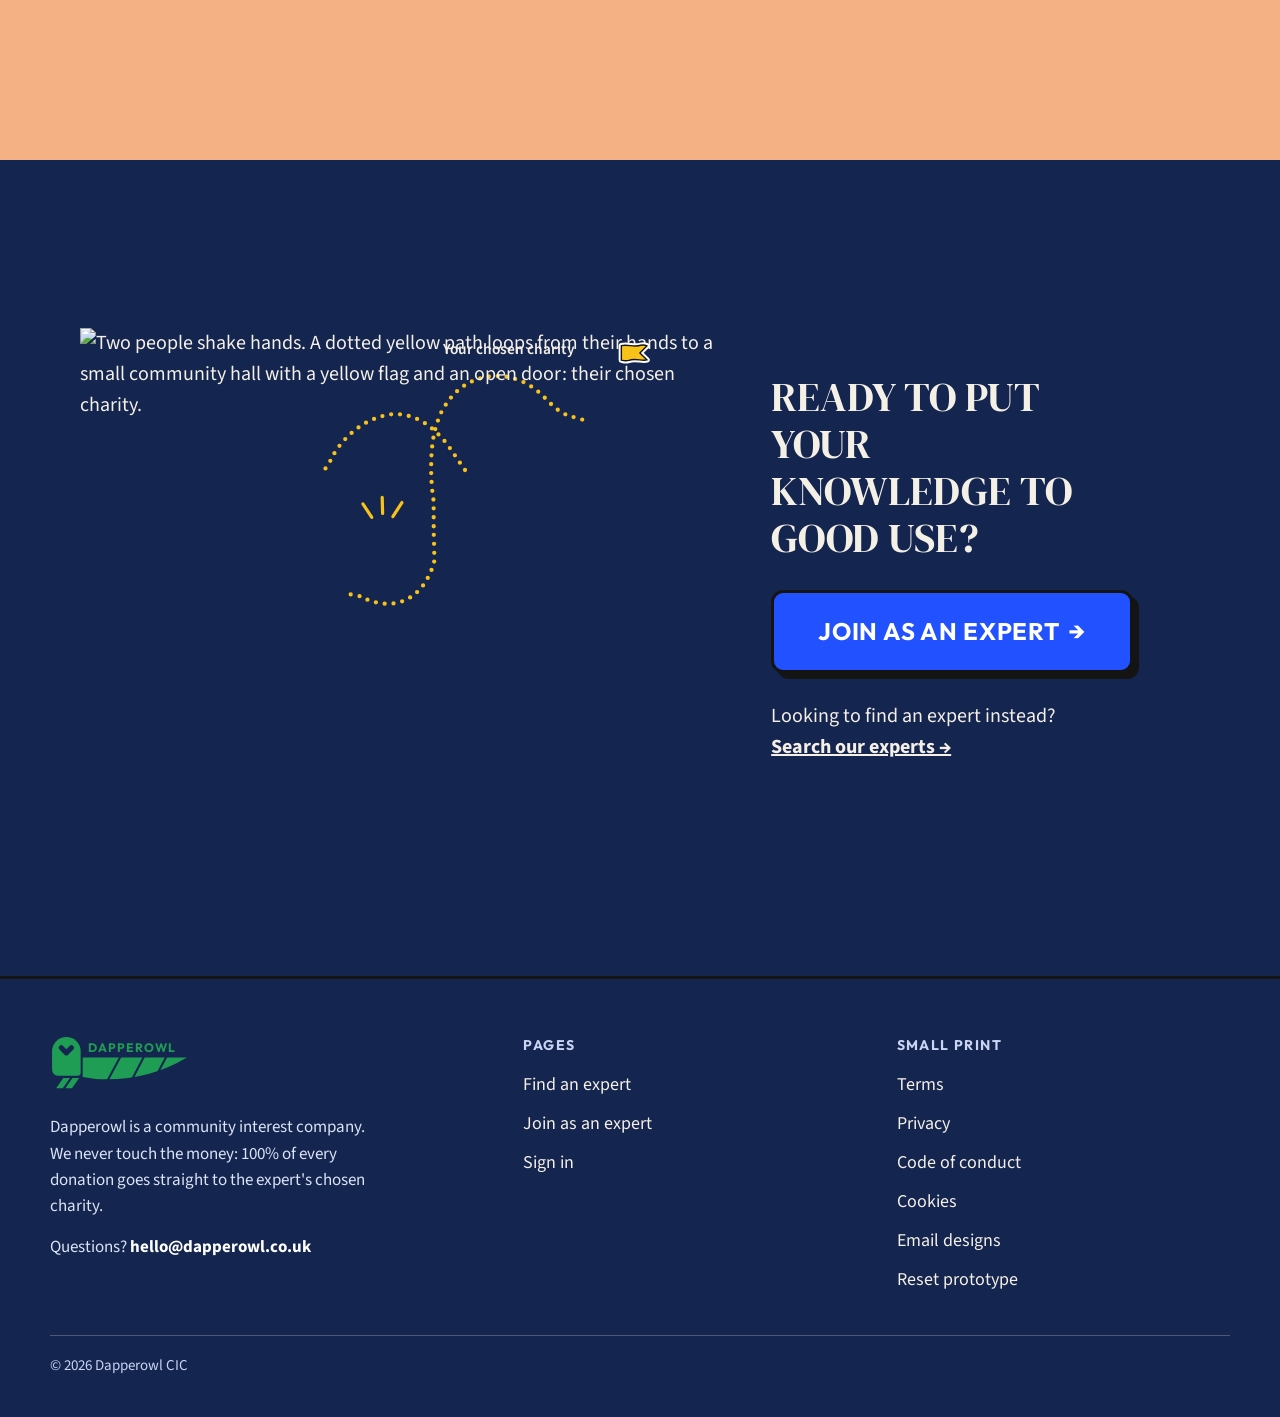
==== commit 8e4e63a8: "Stage 1: shared data store, one sign-in, role-aware top bar with bell and account menu, sign out, Re" ====
--- a/index.html
+++ b/index.html
@@ -445,6 +445,7 @@
 </section>
 
 <footer id="site-foot"></footer>
+<script src="store.js"></script>
 <script src="site.js"></script>
 <script>
 (function(){ // Certificate: heading, then text line by line, then the certificate (plays once)
--- a/styles.css
+++ b/styles.css
@@ -307,3 +307,47 @@
   .top nav a.topcta{font-size:12px;padding:0 8px}
 }
 @media (prefers-reduced-motion:reduce){.top nav a.topcta:hover{transform:none}}
+
+/* Signed-in top bar (2 Nov): role-aware links, bell with unread count, account menu */
+.sr{position:absolute!important;left:-9999px;width:1px;height:1px;overflow:hidden}
+.top nav.r{align-items:center}
+.tb-pop{position:relative}
+.tb-bell{all:unset;box-sizing:border-box;cursor:pointer;position:relative;width:46px;height:46px;display:grid;place-items:center;border-radius:50%;transition:background .2s ease}
+.tb-bell svg{width:26px;height:26px}
+.tb-bell:hover,.tb-bell[aria-expanded="true"]{background:rgba(20,37,79,.1)}
+.tb-count{position:absolute;top:1px;right:-1px;min-width:22px;height:22px;box-sizing:border-box;padding:0 5px;border-radius:11px;background:#9B1236;color:#fff;border:2px solid #FBEFC6;font:700 12px/18px var(--ui);text-align:center}
+.tb-acct{all:unset;box-sizing:border-box;cursor:pointer;display:flex;align-items:center;gap:8px;min-height:44px;padding:4px 12px 4px 4px;border:2px solid var(--ink);border-radius:999px;background:#fff;box-shadow:3px 3px 0 var(--ink);font:700 16px var(--ui);color:#14254F;transition:transform .2s ease,box-shadow .2s ease}
+.tb-acct:hover{transform:translate(-1px,-1px);box-shadow:4px 4px 0 var(--ink)}
+.tb-av{width:34px;height:34px;border-radius:50%;background:#14254F;color:#F5F0E6;display:grid;place-items:center;font:700 14px var(--ui);letter-spacing:.02em}
+.tb-caret{width:12px;height:8px}
+.tb-bell:focus-visible,.tb-acct:focus-visible{outline:3px solid var(--navy);outline-offset:3px}
+.tb-menu{position:absolute;right:0;top:calc(100% + 12px);z-index:30;box-sizing:border-box;min-width:270px;max-width:calc(100vw - 32px);background:#fff;border:3px solid var(--ink);border-radius:16px;box-shadow:6px 6px 0 var(--ink);padding:8px;text-align:left}
+.tb-menu ul{list-style:none;margin:0;padding:0;display:flex;flex-direction:column;gap:2px}
+.top nav .tb-menu a,.tb-menu li > button{all:unset;box-sizing:border-box;cursor:pointer;display:block;width:100%;padding:10px 12px;border-radius:10px;font:600 17px/1.35 var(--body);color:#14254F;text-transform:none;letter-spacing:0}
+.top nav .tb-menu a:hover,.tb-menu li > button:hover{background:#F5F0E6;color:#14254F}
+.top nav .tb-menu a:focus-visible,.tb-menu li > button:focus-visible{outline:3px solid var(--navy);outline-offset:-3px}
+.tb-menu li > button[data-signout]{border-top:2px solid #E9E2D3;border-radius:0 0 10px 10px;margin-top:4px}
+.tb-who{display:flex;flex-direction:column;padding:8px 12px 12px;border-bottom:2px solid #E9E2D3;margin-bottom:6px}
+.tb-who b{font:700 17px var(--ui);color:#14254F}
+.tb-who span{font-size:14px;color:#4A5675;overflow-wrap:anywhere}
+.tb-alerts{width:360px}
+.tb-mh{display:flex;justify-content:space-between;align-items:center;gap:10px;padding:6px 10px 10px;border-bottom:2px solid #E9E2D3;margin-bottom:6px}
+.tb-mh b{font:700 17px var(--ui);color:#14254F}
+.tb-mh button{all:unset;cursor:pointer;font:700 14px var(--ui);color:#14254F;text-decoration:underline;text-underline-offset:3px}
+.tb-mh button:focus-visible{outline:3px solid var(--navy);outline-offset:2px}
+.top nav .tb-alerts li a{font-size:16px;font-weight:400;border-left:4px solid transparent}
+.top nav .tb-alerts li.unread a{font-weight:700;border-left-color:#FF7A1A;background:#FFF6EC}
+.tb-alerts li a span{display:block;font-size:13px;font-weight:400;color:#4A5675;margin-top:2px}
+.tb-alerts li.none{padding:12px;color:#4A5675;font-size:16px}
+@media (max-width:700px){
+  .tb-pop{position:static}
+  .tb-menu{position:fixed;left:16px;right:16px;top:var(--tbm-top,120px);width:auto;max-width:none;max-height:calc(100svh - var(--tbm-top,120px) - 16px);overflow:auto}
+  .tb-nm{display:none}
+  .tb-acct{padding-right:10px}
+}
+/* footer: Reset prototype */
+.foot-reset{all:unset;cursor:pointer;color:var(--paper);font-size:18px}
+.foot-reset:hover{text-decoration:underline}
+.foot-reset:focus-visible{outline:3px solid var(--paper);outline-offset:3px}
+#reset-dlg .gatecard .btn{box-shadow:4px 4px 0 var(--ink)}
+#reset-dlg .gatecard p{color:var(--navy);margin:0;max-width:none;font-size:19px}
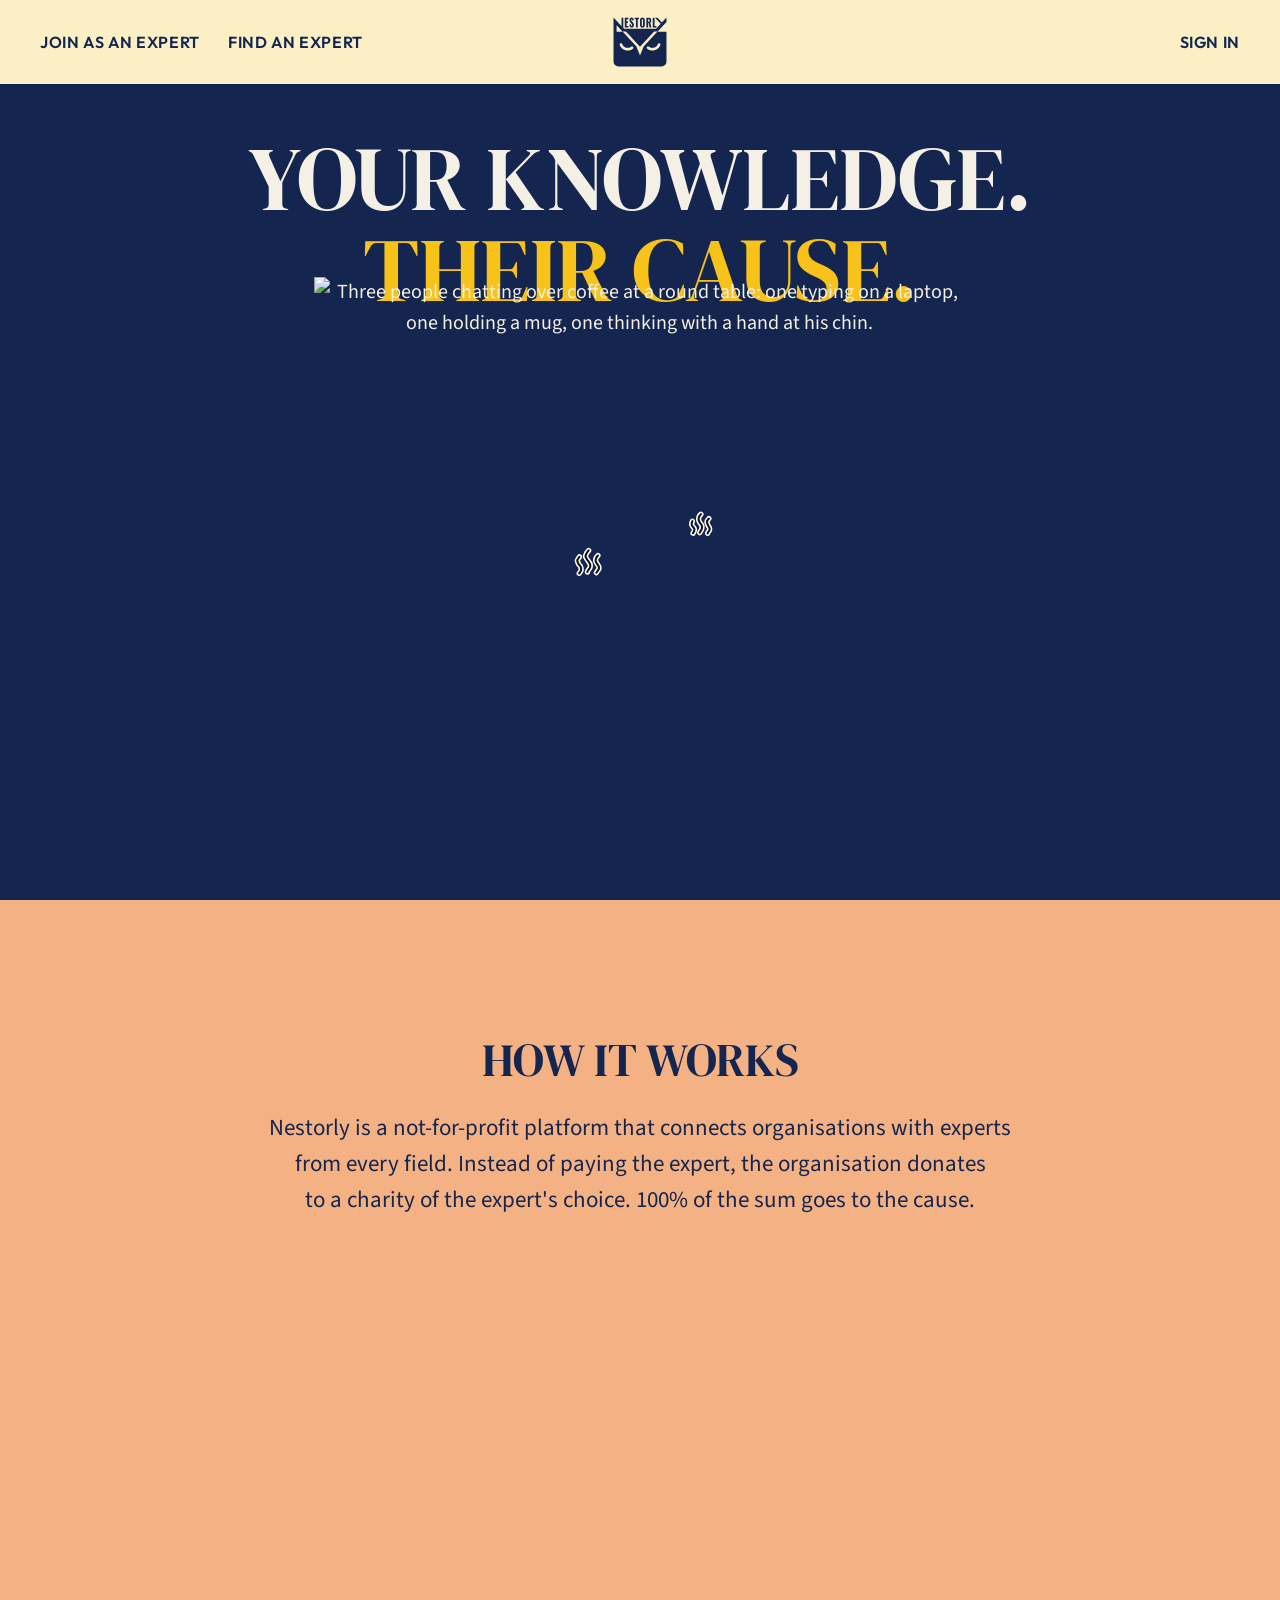
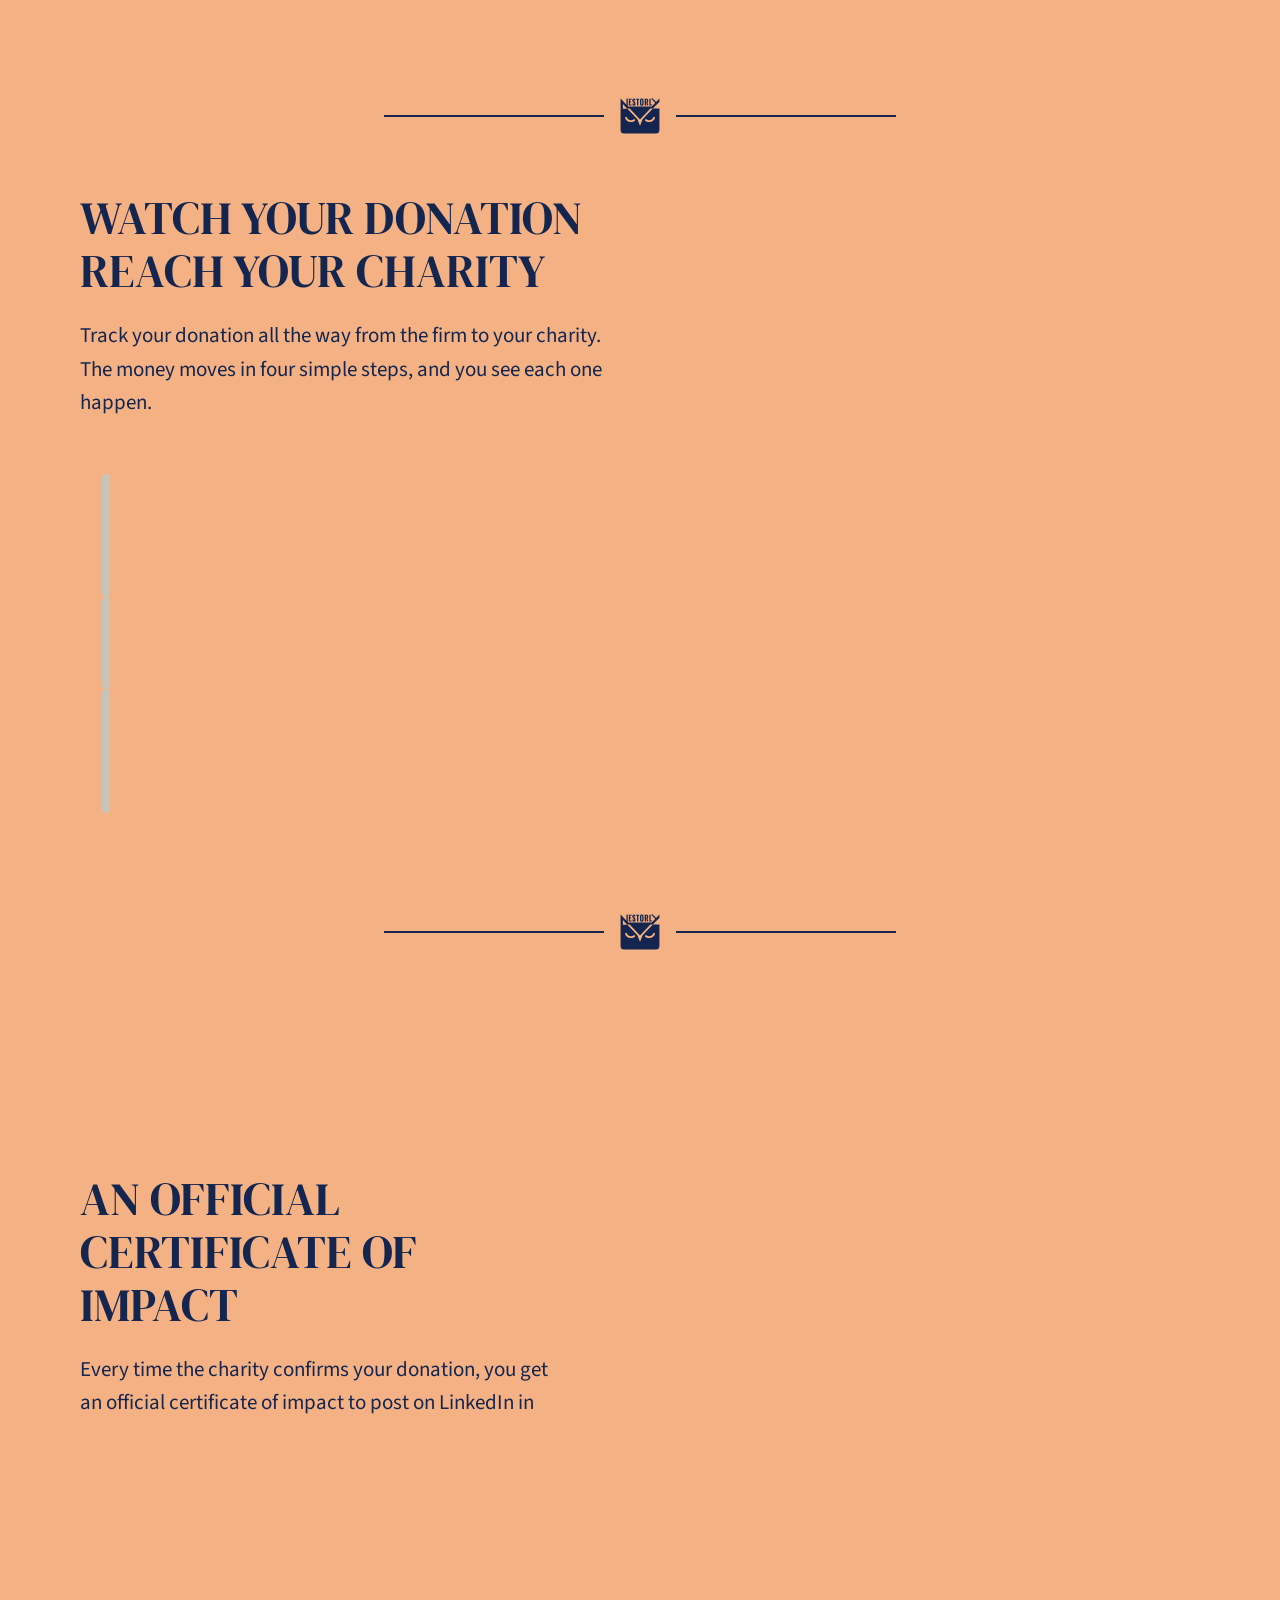
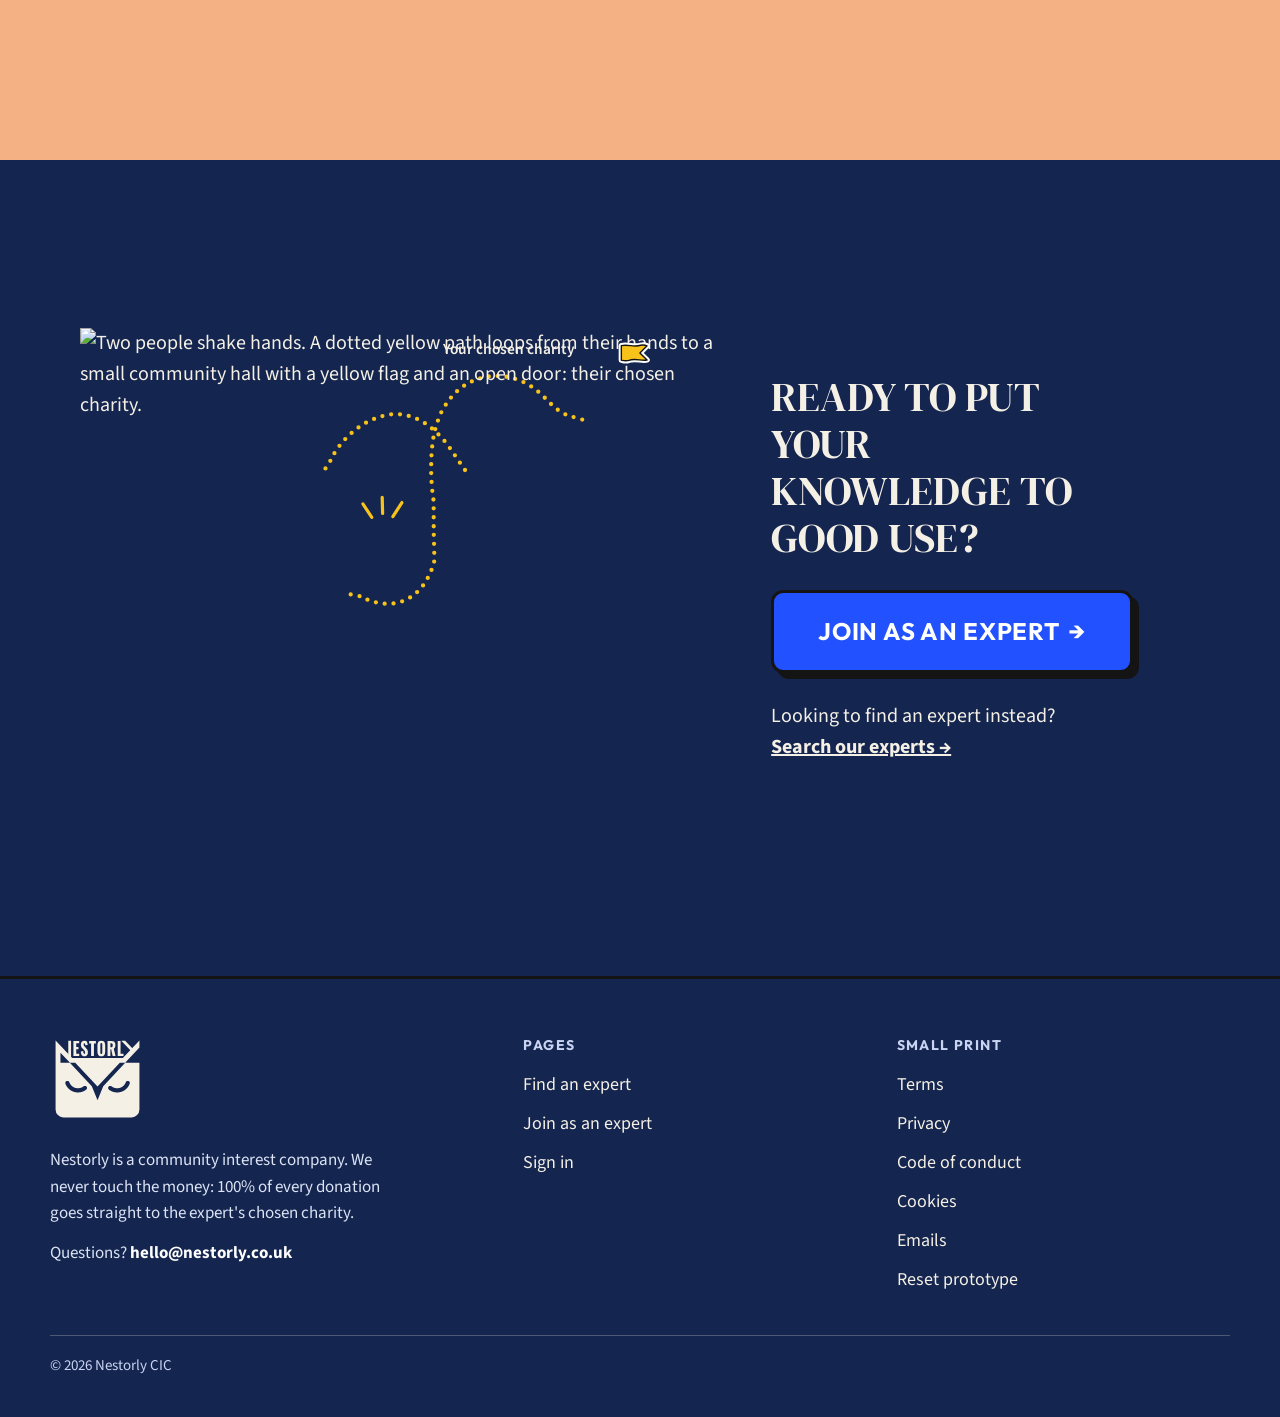
==== commit d46d268e: "Rebrand to Nestorly: name, NE- references, envelope-owl logo Co-Authored-By: Claude Opus 5.5 <norepl" ====
--- a/index.html
+++ b/index.html
@@ -1,19 +1,19 @@
 <!doctype html>
 <html lang="en"><head><meta charset="utf-8"><meta name="viewport" content="width=device-width, initial-scale=1">
-<meta property="og:title" content="Dapperowl: Specialise for charity">
+<meta property="og:title" content="Nestorly: Specialise for charity">
 <meta property="og:description" content="Experts share their knowledge; firms donate 100% to the expert’s chosen charity.">
-<meta property="og:url" content="https://luke-w-l-m.github.io/dapperowl-prototype/">
+<meta property="og:url" content="https://luke-w-l-m.github.io/nestorly-prototype/">
 <meta property="og:type" content="website">
-<meta property="og:image" content="https://luke-w-l-m.github.io/dapperowl-prototype/og-image.png?v=2">
+<meta property="og:image" content="https://luke-w-l-m.github.io/nestorly-prototype/og-image.png?v=2">
 <meta property="og:image:width" content="1200">
 <meta property="og:image:height" content="627">
 <meta property="og:image:alt" content="Specialise for charity: three people talking over coffee at a round table">
 <meta name="twitter:card" content="summary_large_image">
-<meta name="twitter:title" content="Dapperowl: Specialise for charity">
+<meta name="twitter:title" content="Nestorly: Specialise for charity">
 <meta name="twitter:description" content="Experts share their knowledge; firms donate 100% to the expert’s chosen charity.">
-<meta name="twitter:image" content="https://luke-w-l-m.github.io/dapperowl-prototype/og-image.png?v=2">
-<meta name="twitter:image:alt" content="Specialise for charity: three people talking over coffee at a round table"><title>Dapperowl</title>
-<title>Dapperowl Prototype</title>
+<meta name="twitter:image" content="https://luke-w-l-m.github.io/nestorly-prototype/og-image.png?v=2">
+<meta name="twitter:image:alt" content="Specialise for charity: three people talking over coffee at a round table"><title>Nestorly</title>
+<title>Nestorly Prototype</title>
 <meta name="claude:viewport-fit-sides" content="cover">
 <link rel="stylesheet" href="https://fonts.googleapis.com/css2?family=DM+Serif+Display&family=Outfit:wght@600;700&family=Source+Sans+3:wght@400;600;700&display=swap">
 <link rel="stylesheet" href="styles.css">
@@ -140,7 +140,7 @@
 .cert{aspect-ratio:4/5;background:#fff;position:relative;overflow:hidden;color:var(--navy);border-top:1px solid #EEE;border-bottom:1px solid #EEE}
 .c1 .frame{position:absolute;inset:4.5cqw;border:.5cqw solid var(--navy);outline:.25cqw solid var(--navy);outline-offset:-2.2cqw}
 .c1 .in{position:absolute;inset:4.5cqw;display:flex;flex-direction:column;align-items:center;justify-content:center;text-align:center;gap:2.4cqw;padding:9cqw 8cqw 11cqw}
-.c1 .logo{width:30cqw;height:auto}
+.c1 .logo{height:13cqw;width:auto}
 .c1 .k{font-family:var(--ui);font-weight:600;font-size:3.2cqw;letter-spacing:.32em;text-transform:uppercase;color:var(--cobalt)}
 .c1 .photo{width:24cqw;height:24cqw;border-radius:50%;border:.6cqw solid var(--navy);background:#E9E4D8;display:grid;place-items:end center;overflow:hidden;margin-block:1cqw}
 .c1 .photo svg{width:78%;height:78%}
@@ -217,7 +217,7 @@
 .phero .inner{display:flex;flex-direction:column;align-items:center;text-align:center}
 .ptitle{font-size:var(--tfs);line-height:1.02}
 .part{--artw:min(760px,88vw,calc((100svh - var(--topbar) - 2.1 * var(--tfs) - 80px) / .84));width:var(--artw);margin:calc(var(--artw) * -0.06) 0 calc(var(--artw) * -0.075)}
-/* 2 what Dapperowl does: the 3 stages stacked */
+/* 2 what Nestorly does: the 3 stages stacked */
 .svis .wsteps{flex-direction:column;align-items:center;gap:10px;max-width:360px}
 .svis .wsteps li:not(.arr){width:100%;flex-direction:row;gap:18px;padding:16px 20px;text-align:left}
 .svis .wsteps .wi{width:56px;height:56px;flex:none}.svis .wsteps .wi svg{width:33px;height:33px}
@@ -322,7 +322,7 @@
 <section class="snap sec gut" id="what" aria-labelledby="what-h">
   <div class="inner hiw">
     <h2 class="hd" id="what-h">How it works</h2>
-    <p class="hiw-intro">Dapperowl is a not-for-profit platform that connects organisations with experts from every field. Instead of paying the expert, the organisation donates to a charity of the expert's choice. 100% of the sum goes to the cause.</p>
+    <p class="hiw-intro">Nestorly is a not-for-profit platform that connects organisations with experts from every field. Instead of paying the expert, the organisation donates to a charity of the expert's choice. 100% of the sum goes to the cause.</p>
     <ol class="hiw-cols">
       <li class="hiw-col">
         <div class="hiw-box"><span class="wi"><svg viewBox="0 0 48 48" aria-hidden="true"><path d="M6 10h36v22H20l-9 8v-8H6z" fill="#141414"/><path d="M14 18h20M14 24h14" stroke="#fff" stroke-width="3" stroke-linecap="round"/></svg></span><b>They ask</b></div>
@@ -350,7 +350,7 @@
       <ol class="tl">
         <li class="tl-step"><span class="tl-bar" aria-hidden="true"><span class="tl-fill"></span></span>
           <span class="tl-dot"><span class="tl-num">1</span><svg class="tl-tick" viewBox="0 0 24 24" aria-hidden="true"><path d="M5 12.5l4.5 4.5L19 7.5" fill="none" stroke="#fff" stroke-width="3.4" stroke-linecap="round" stroke-linejoin="round"/></svg></span>
-          <div class="tl-body"><b class="tl-name">1. Pledged</b><p class="tl-text">Dapperowl sets up the meeting, and the firm pledges a donation to your charity.</p></div>
+          <div class="tl-body"><b class="tl-name">1. Pledged</b><p class="tl-text">Nestorly sets up the meeting, and the firm pledges a donation to your charity.</p></div>
         </li>
         <li class="tl-step"><span class="tl-bar" aria-hidden="true"><span class="tl-fill"></span></span>
           <span class="tl-dot"><span class="tl-num">2</span><svg class="tl-tick" viewBox="0 0 24 24" aria-hidden="true"><path d="M5 12.5l4.5 4.5L19 7.5" fill="none" stroke="#fff" stroke-width="3.4" stroke-linecap="round" stroke-linejoin="round"/></svg></span>
@@ -386,7 +386,7 @@
       </div>
       <ul class="checks">
         <li><svg class="ck" viewBox="0 0 34 34" aria-hidden="true"><circle cx="17" cy="17" r="15" fill="#141414"/><path d="M10 17.5l4.5 4.5L24 12.5" fill="none" stroke="#F5F0E6" stroke-width="3.6" stroke-linecap="round" stroke-linejoin="round"/></svg>100% of every donation reaches the charity</li>
-        <li><svg class="ck" viewBox="0 0 34 34" aria-hidden="true"><circle cx="17" cy="17" r="15" fill="#141414"/><path d="M10 17.5l4.5 4.5L24 12.5" fill="none" stroke="#F5F0E6" stroke-width="3.6" stroke-linecap="round" stroke-linejoin="round"/></svg>Dapperowl never touches the money</li>
+        <li><svg class="ck" viewBox="0 0 34 34" aria-hidden="true"><circle cx="17" cy="17" r="15" fill="#141414"/><path d="M10 17.5l4.5 4.5L24 12.5" fill="none" stroke="#F5F0E6" stroke-width="3.6" stroke-linecap="round" stroke-linejoin="round"/></svg>Nestorly never touches the money</li>
         <li><svg class="ck" viewBox="0 0 34 34" aria-hidden="true"><circle cx="17" cy="17" r="15" fill="#141414"/><path d="M10 17.5l4.5 4.5L24 12.5" fill="none" stroke="#F5F0E6" stroke-width="3.6" stroke-linecap="round" stroke-linejoin="round"/></svg>Firms donate straight to your chosen charity</li>
       </ul>
     </div>
@@ -404,7 +404,7 @@
         <figure class="post" aria-label="Example LinkedIn post with an impact certificate">
           <div class="ph"><span class="av"><svg viewBox="0 0 60 60" aria-hidden="true"><circle cx="30" cy="22" r="13" fill="#141414"/><path d="M6 60c0-15 11-23 24-23s24 8 24 23z" fill="#141414"/></svg></span><div><b>The Hon. Inglebert Montgomery-Smythe</b><span>Founder, Broom Bay Seaweed · 1h</span></div></div>
           <p class="pc">Proud to have shared what I know about Scottish seaweed farming, and that £500 went straight to Loch Broom Lifeboat Fund.</p>
-          <div class="cq"><div class="cert c1"><div class="frame"></div><div class="in"><svg class="logo" viewBox="18 14 274 108" aria-label="Dapperowl"><path d="M50 18 A28 28 0 0 1 78 46 L78 88 Q78 94 72 94 L36 94 Q22 94 22 80 L22 46 A28 28 0 0 1 50 18 Z" fill="#1F9D55"/><path d="M-10 -5 L0 5 L10 -5" transform="translate(50 44)" fill="none" stroke="#fff" stroke-width="10" stroke-linecap="round" stroke-linejoin="round"/><path d="M44 98 L57 98 L43 118 L30 118 Z M62 98 L75 98 L61 118 L48 118 Z" fill="#1F9D55"/><path d="M82 58 L286 58 Q206 106 108 100 L82 96 Z" fill="#1F9D55"/><path d="M156 56 L128 108 M202 56 L178 102 M246 56 L228 90" stroke="#fff" stroke-width="4"/><text x="92" y="46.4" font-family="Outfit, sans-serif" font-weight="700" font-size="24" letter-spacing="2" fill="#1F9D55">DAPPEROWL</text></svg><span class="k">Certificate of impact</span><div class="photo"><svg viewBox="0 0 60 60" aria-hidden="true"><circle cx="30" cy="22" r="13" fill="#141414"/><path d="M6 60c0-15 11-23 24-23s24 8 24 23z" fill="#141414"/></svg></div><span class="nm">The Hon. Inglebert Montgomery-Smythe</span><span class="rule"></span><span class="amt">£500</span><span class="to">donated to<b>Loch Broom Lifeboat Fund</b></span></div><span class="date">October 2026</span></div></div>
+          <div class="cq"><div class="cert c1"><div class="frame"></div><div class="in"><img class="logo" src="images/nestorly-logo-navy.svg" alt="Nestorly"><span class="k">Certificate of impact</span><div class="photo"><svg viewBox="0 0 60 60" aria-hidden="true"><circle cx="30" cy="22" r="13" fill="#141414"/><path d="M6 60c0-15 11-23 24-23s24 8 24 23z" fill="#141414"/></svg></div><span class="nm">The Hon. Inglebert Montgomery-Smythe</span><span class="rule"></span><span class="amt">£500</span><span class="to">donated to<b>Loch Broom Lifeboat Fund</b></span></div><span class="date">October 2026</span></div></div>
           <div class="pa"><span>Like</span><span>Comment</span><span>Share</span></div>
         </figure>
         <span class="certhint" aria-hidden="true">Click to enlarge</span>
--- a/styles.css
+++ b/styles.css
@@ -1,4 +1,4 @@
-/* Dapperowl prototype: shared tokens and components. Bold black-figure style: thick black outlines, hard shadows, cream paper, navy text, cobalt accent, green for donations. */
+/* Nestorly prototype: shared tokens and components. Bold black-figure style: thick black outlines, hard shadows, cream paper, navy text, cobalt accent, green for donations. */
 :root{
   --paper:#F5F0E6; --ink:#141414; --navy:#14254F; --cobalt:#2251FF; --green:#1F9D55; --white:#ffffff; --muted:#4A5675; --soft:#E9E2D3; --burgundy:#7A1F2B; --amber:#E0A21B; --sun:#F6C344;
   --head:'DM Serif Display', Georgia, serif; --body:'Source Sans 3', Arial, sans-serif; --ui:'Outfit', Arial, sans-serif;
@@ -26,7 +26,7 @@
 /* footer */
 .foot{background:var(--navy);color:var(--paper);padding-block:56px 40px;border-top:3px solid var(--ink)}
 .foot .inner{display:grid;grid-template-columns:minmax(0,1.3fr) repeat(2,minmax(0,1fr));gap:40px}
-.foot .mark{width:140px;height:auto}
+.foot .mark{height:88px;width:auto}
 .foot p{margin:14px 0 0;font-size:17px;max-width:42ch;color:#DCE3F5}
 .foot h4{margin:0 0 12px;font-family:var(--ui);font-size:14px;letter-spacing:.1em;text-transform:uppercase;color:#C9D3F2}
 .foot ul{list-style:none;margin:0;padding:0;display:flex;flex-direction:column;gap:8px}
@@ -260,7 +260,7 @@
 .owl-div{position:relative;height:0;z-index:4;pointer-events:none}
 .owl-div > span{position:absolute;left:50%;top:0;width:40%;transform:translate(-50%,-50%);display:flex;align-items:center;gap:14px}
 .owl-div > span::before,.owl-div > span::after{content:"";flex:1;height:2px;background:var(--navy)}
-.owl-div svg{display:block;flex:none;height:28px;width:auto}
+.owl-div img{display:block;flex:none;height:40px;width:auto}
 
 /* Click-to-enlarge pop-up (30 Oct), same look as the homepage certificate; site.js wires up [data-enlarge] */
 [data-enlarge]{cursor:zoom-in}
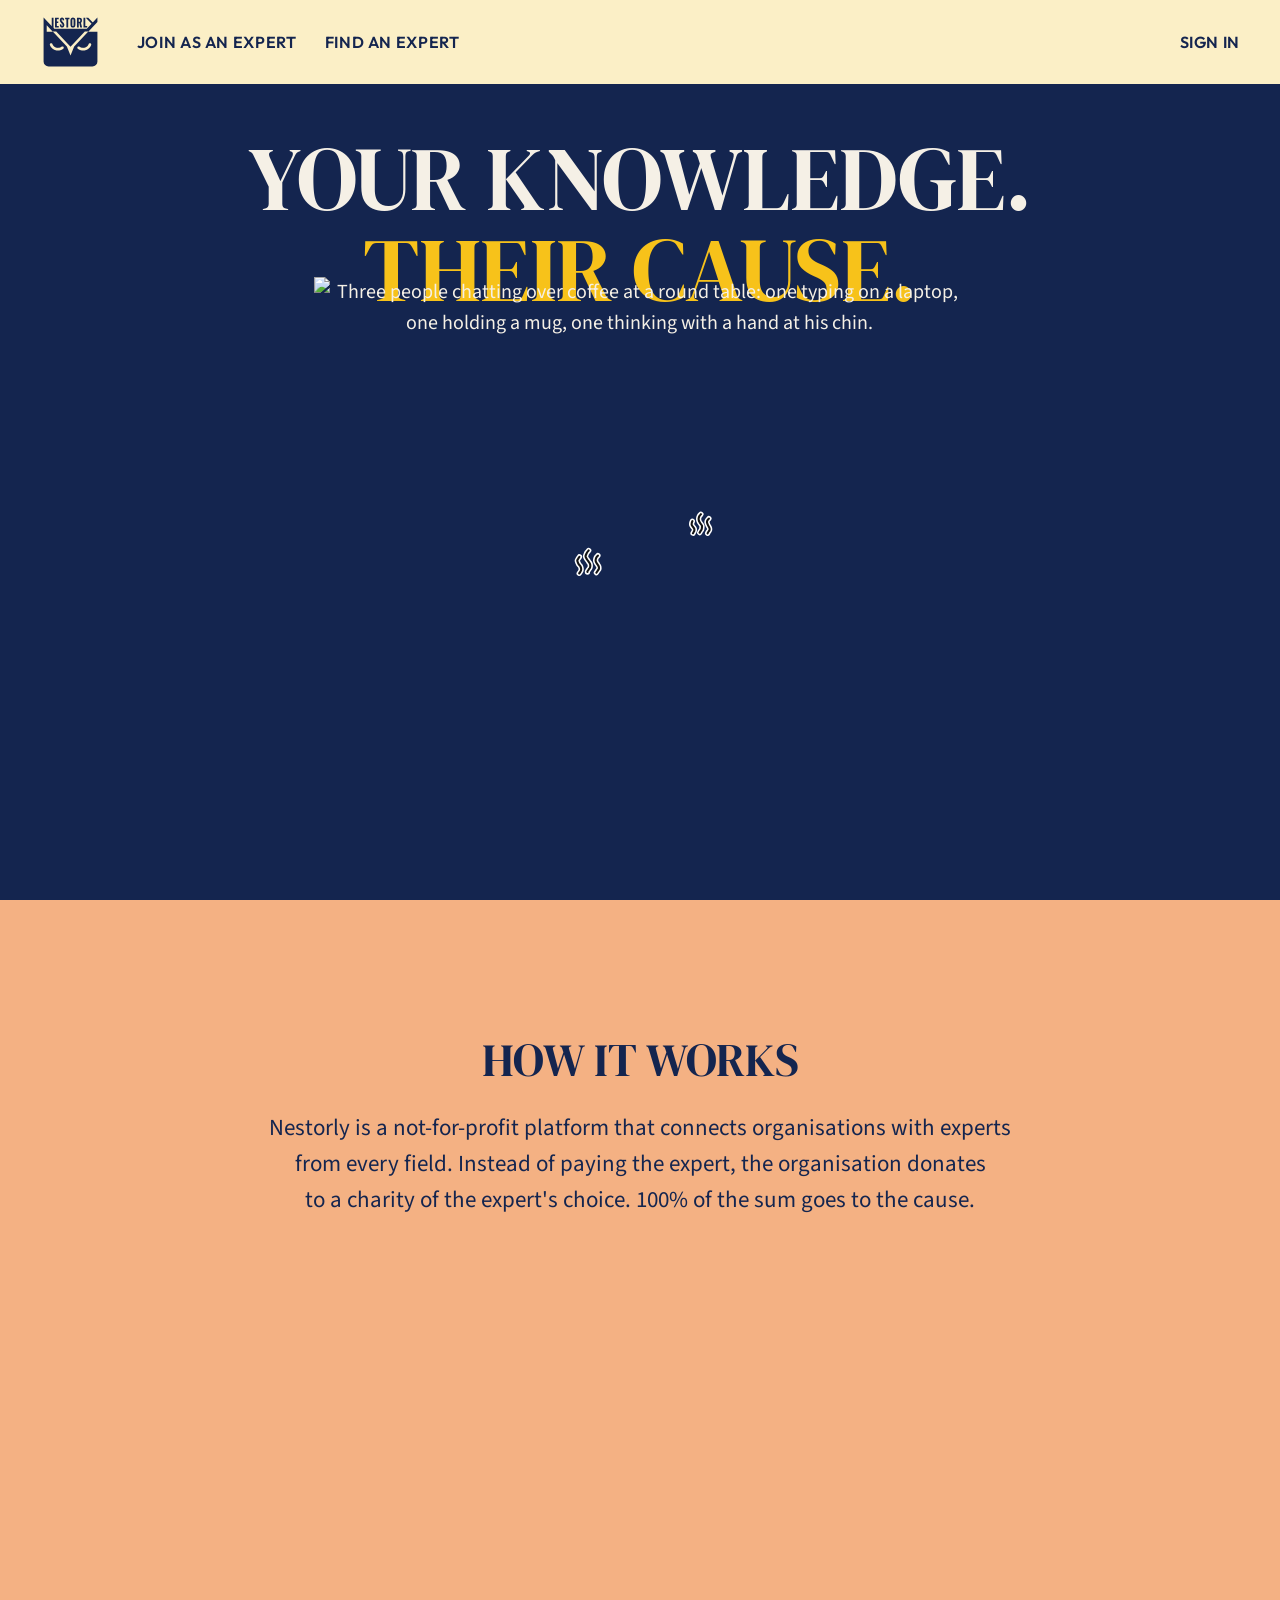
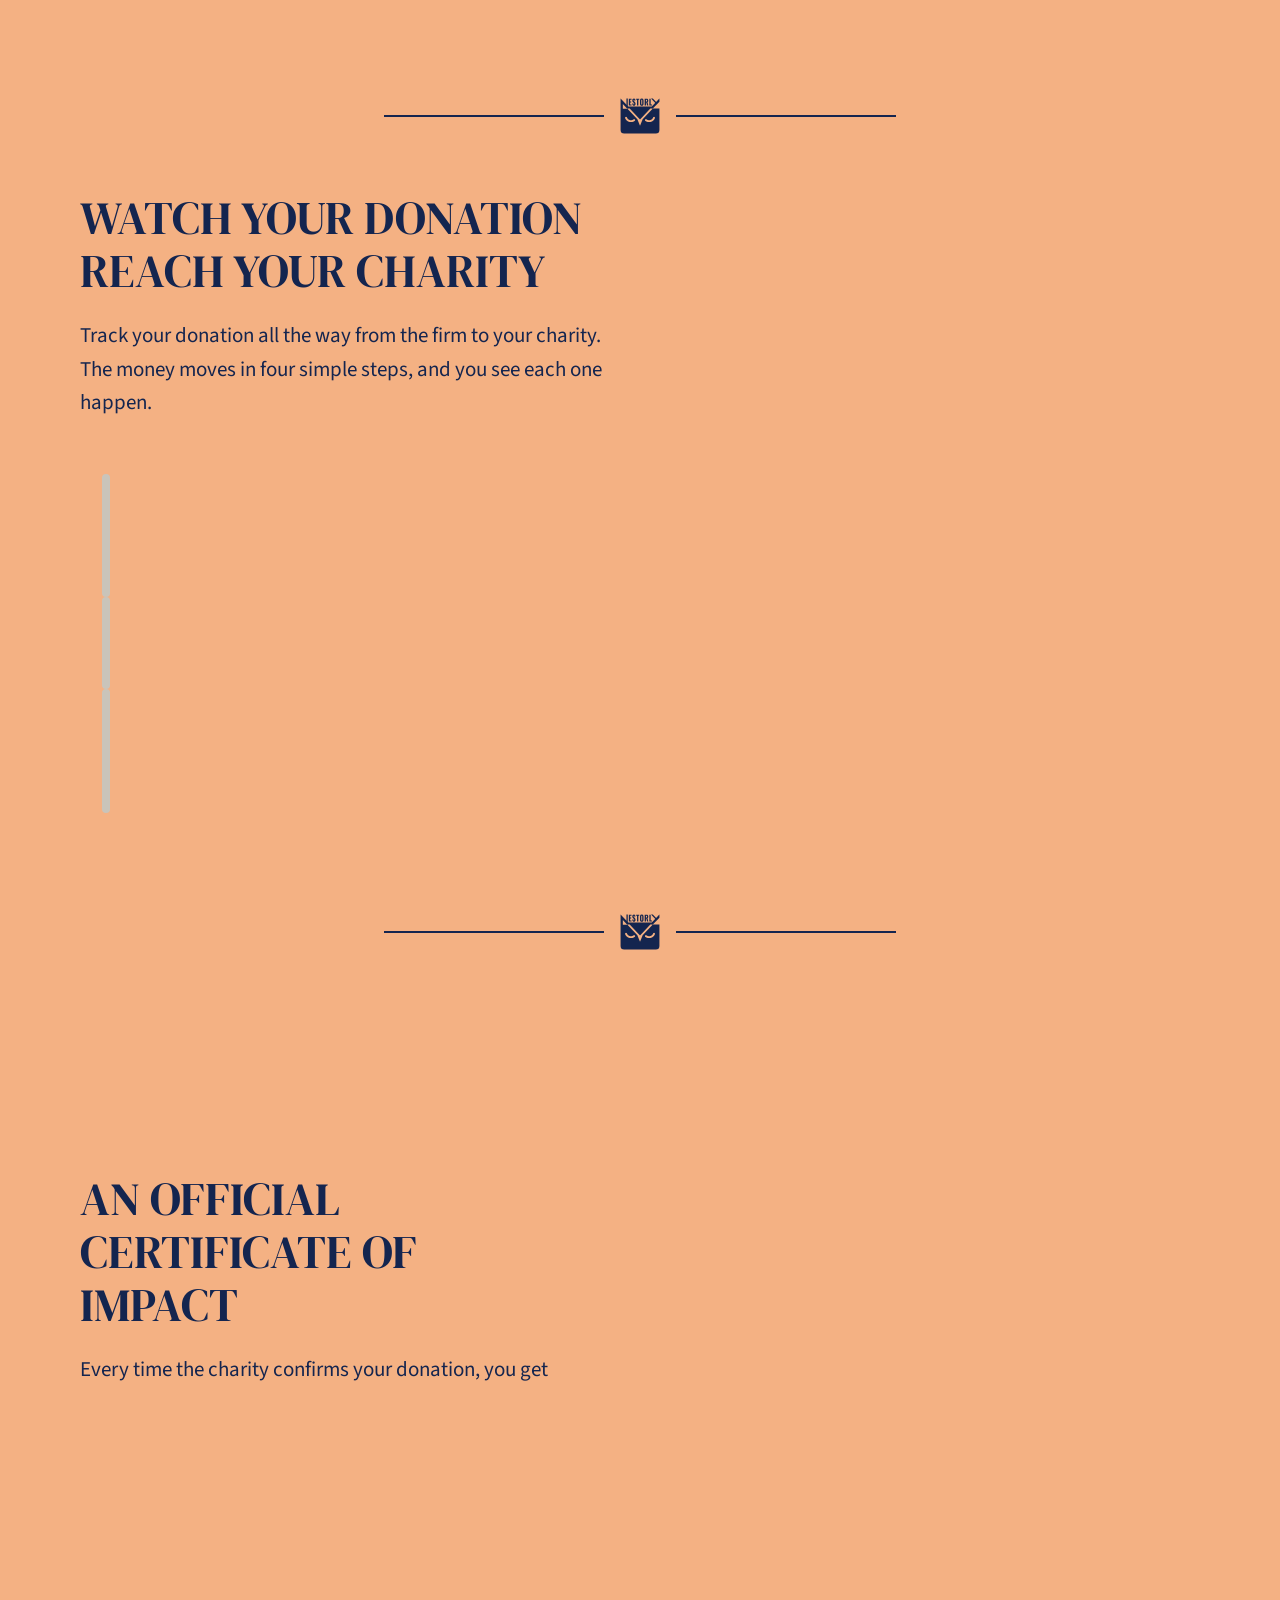
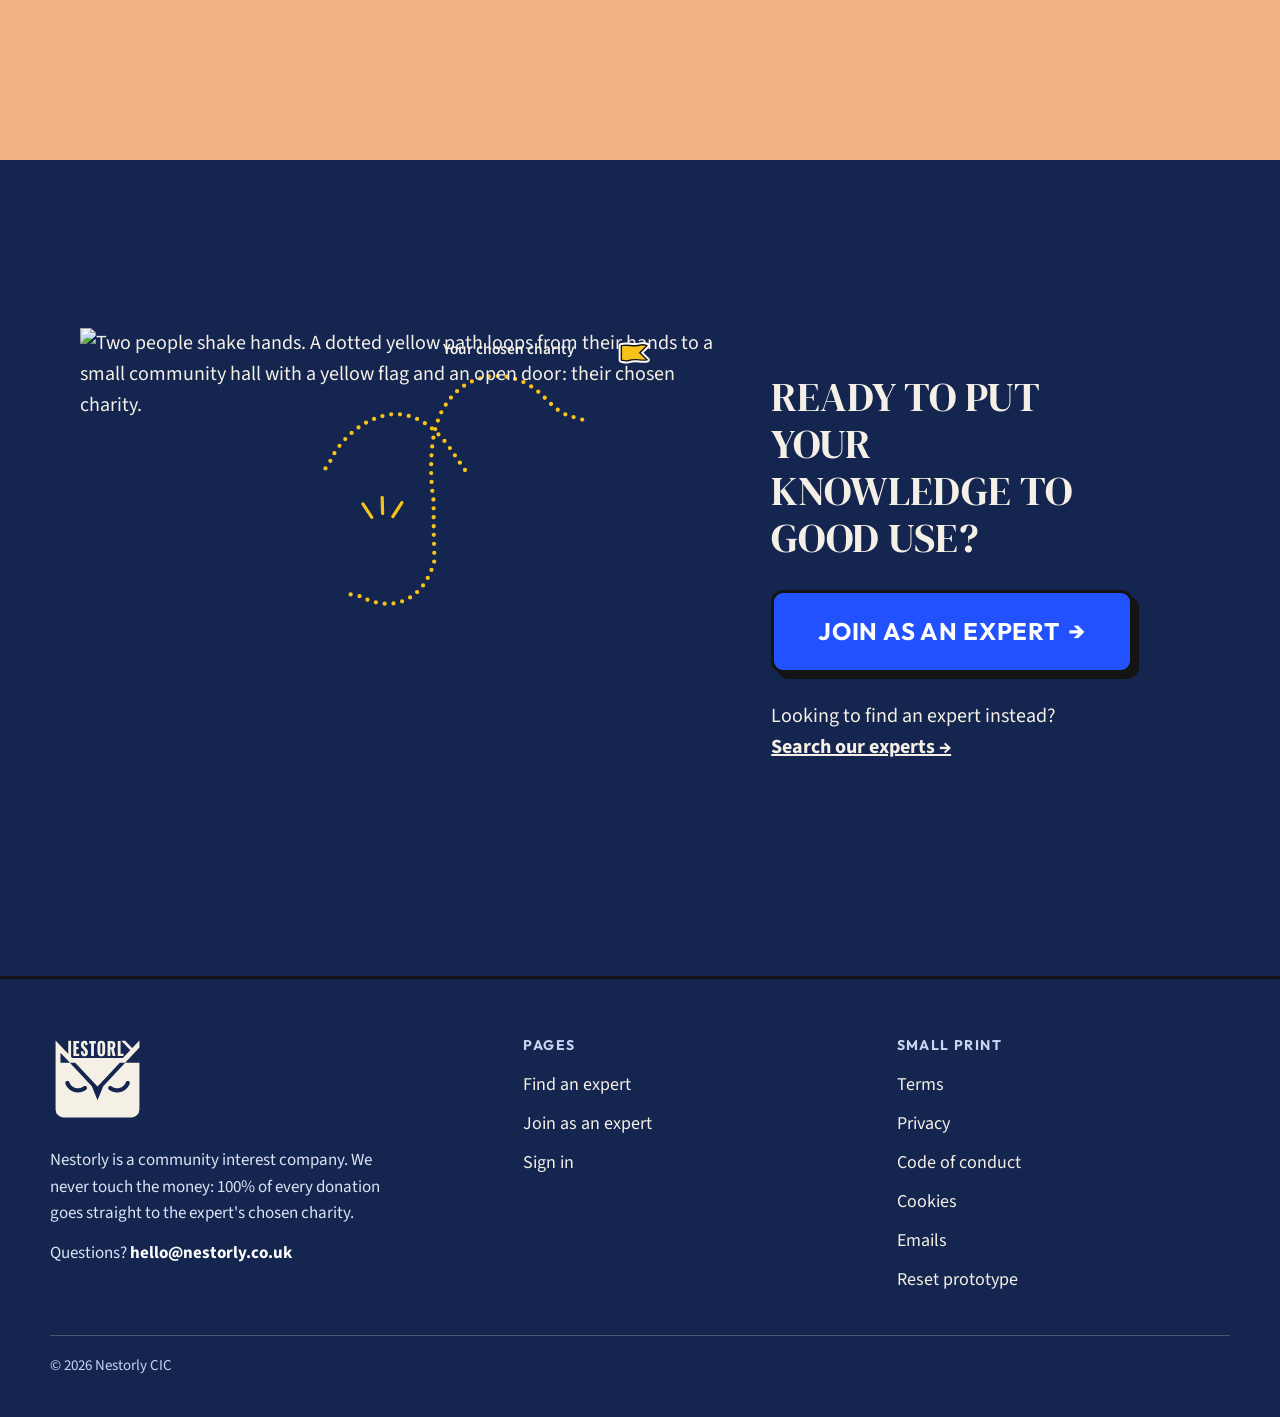
==== commit d0ee11d0: "Nestorly cover image, README screenshots and wording Co-Authored-By: Claude Opus 5.5 <noreply@anthro" ====
--- a/index.html
+++ b/index.html
@@ -4,14 +4,14 @@
 <meta property="og:description" content="Experts share their knowledge; firms donate 100% to the expert’s chosen charity.">
 <meta property="og:url" content="https://luke-w-l-m.github.io/nestorly-prototype/">
 <meta property="og:type" content="website">
-<meta property="og:image" content="https://luke-w-l-m.github.io/nestorly-prototype/og-image.png?v=2">
+<meta property="og:image" content="https://luke-w-l-m.github.io/nestorly-prototype/og-image.png?v=3">
 <meta property="og:image:width" content="1200">
 <meta property="og:image:height" content="627">
 <meta property="og:image:alt" content="Specialise for charity: three people talking over coffee at a round table">
 <meta name="twitter:card" content="summary_large_image">
 <meta name="twitter:title" content="Nestorly: Specialise for charity">
 <meta name="twitter:description" content="Experts share their knowledge; firms donate 100% to the expert’s chosen charity.">
-<meta name="twitter:image" content="https://luke-w-l-m.github.io/nestorly-prototype/og-image.png?v=2">
+<meta name="twitter:image" content="https://luke-w-l-m.github.io/nestorly-prototype/og-image.png?v=3">
 <meta name="twitter:image:alt" content="Specialise for charity: three people talking over coffee at a round table"><title>Nestorly</title>
 <title>Nestorly Prototype</title>
 <meta name="claude:viewport-fit-sides" content="cover">
--- a/styles.css
+++ b/styles.css
@@ -15,7 +15,7 @@
 a:focus-visible,button:focus-visible,input:focus-visible,textarea:focus-visible,select:focus-visible,label.chip:focus-within,summary:focus-visible{outline:3px solid var(--cobalt);outline-offset:3px}
 
 /* top bar */
-.top{position:sticky;top:env(safe-area-inset-top,0px);z-index:5;background:#FBEFC6;display:grid;grid-template-columns:1fr auto 1fr;align-items:center;gap:20px;padding-block:14px}
+.top{position:sticky;top:env(safe-area-inset-top,0px);z-index:5;background:#FBEFC6;display:grid;grid-template-columns:auto 1fr auto;align-items:center;gap:20px 36px;padding-block:14px}
 .top nav{display:flex;gap:28px;flex-wrap:wrap}
 .top nav.r{justify-content:flex-end}
 .top nav a{color:#14254F;text-decoration:none;font-family:var(--ui);font-weight:600;font-size:16px;letter-spacing:.04em;text-transform:uppercase}
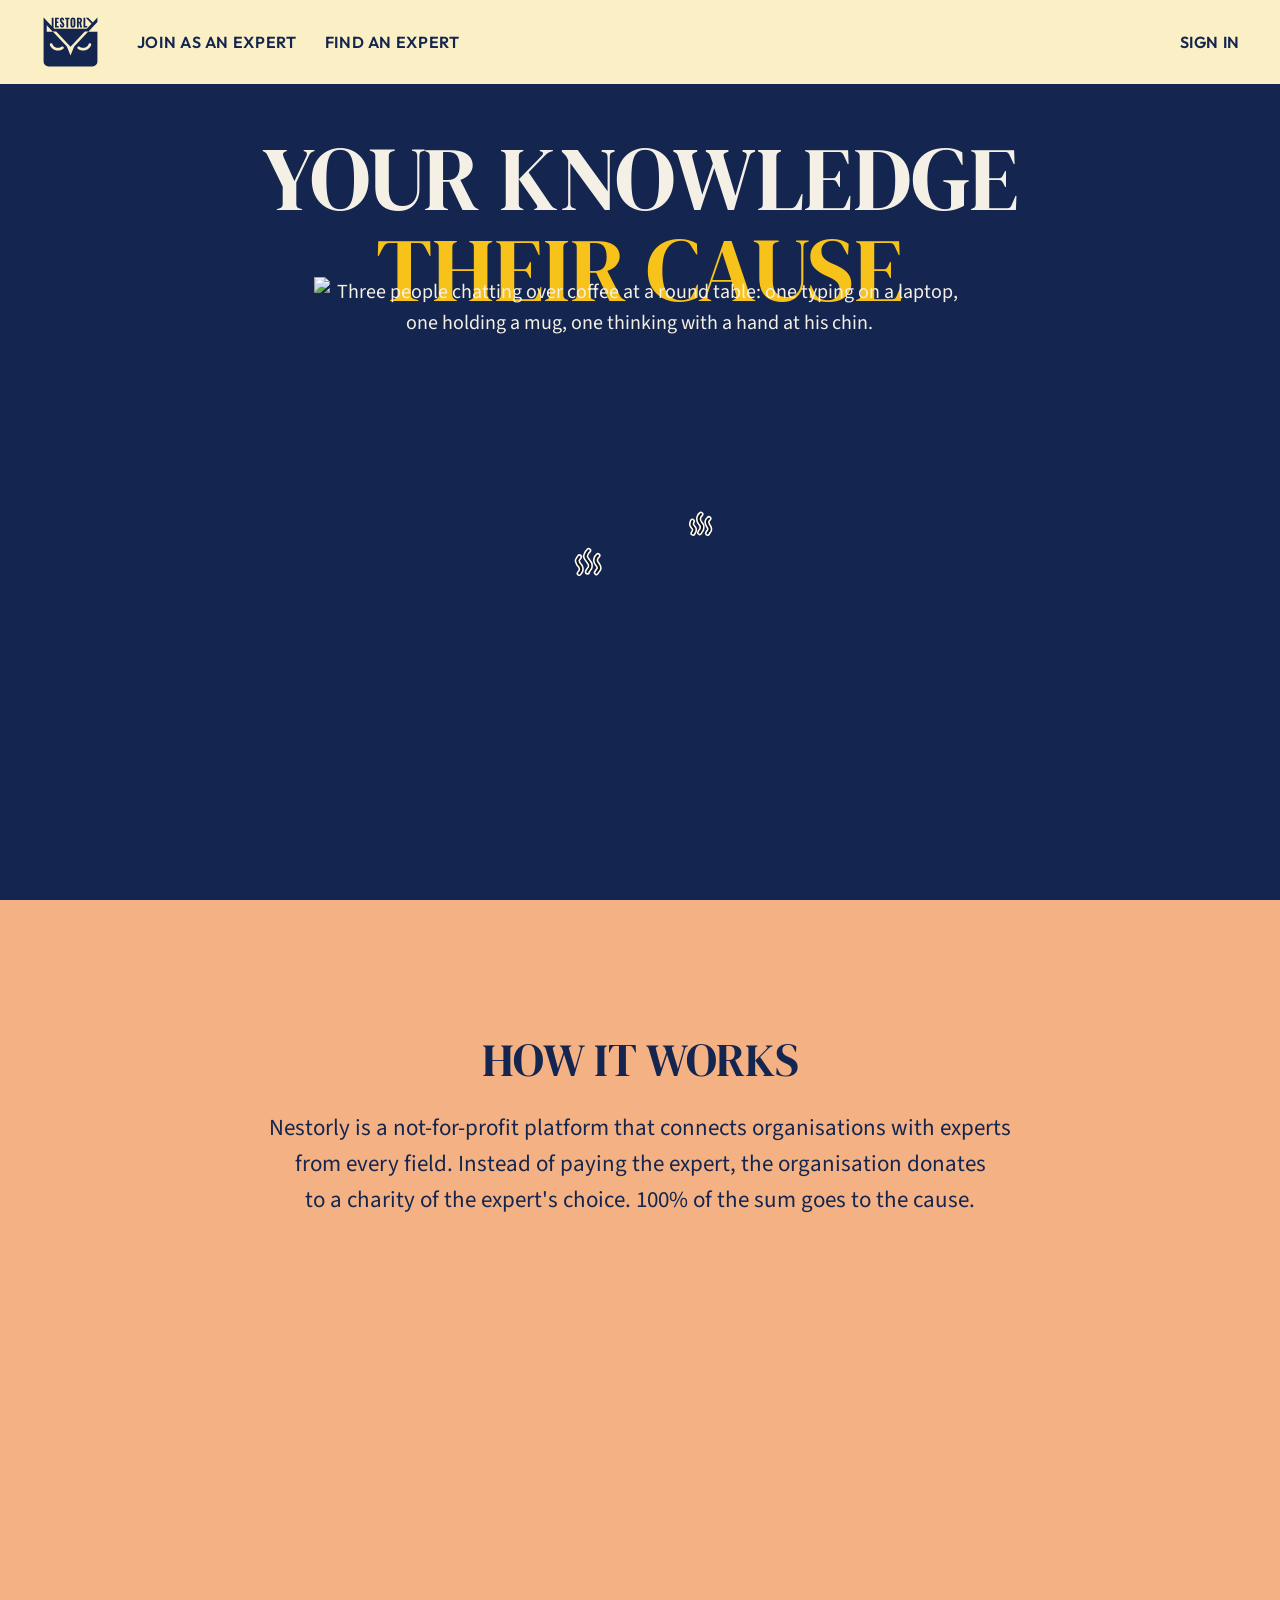
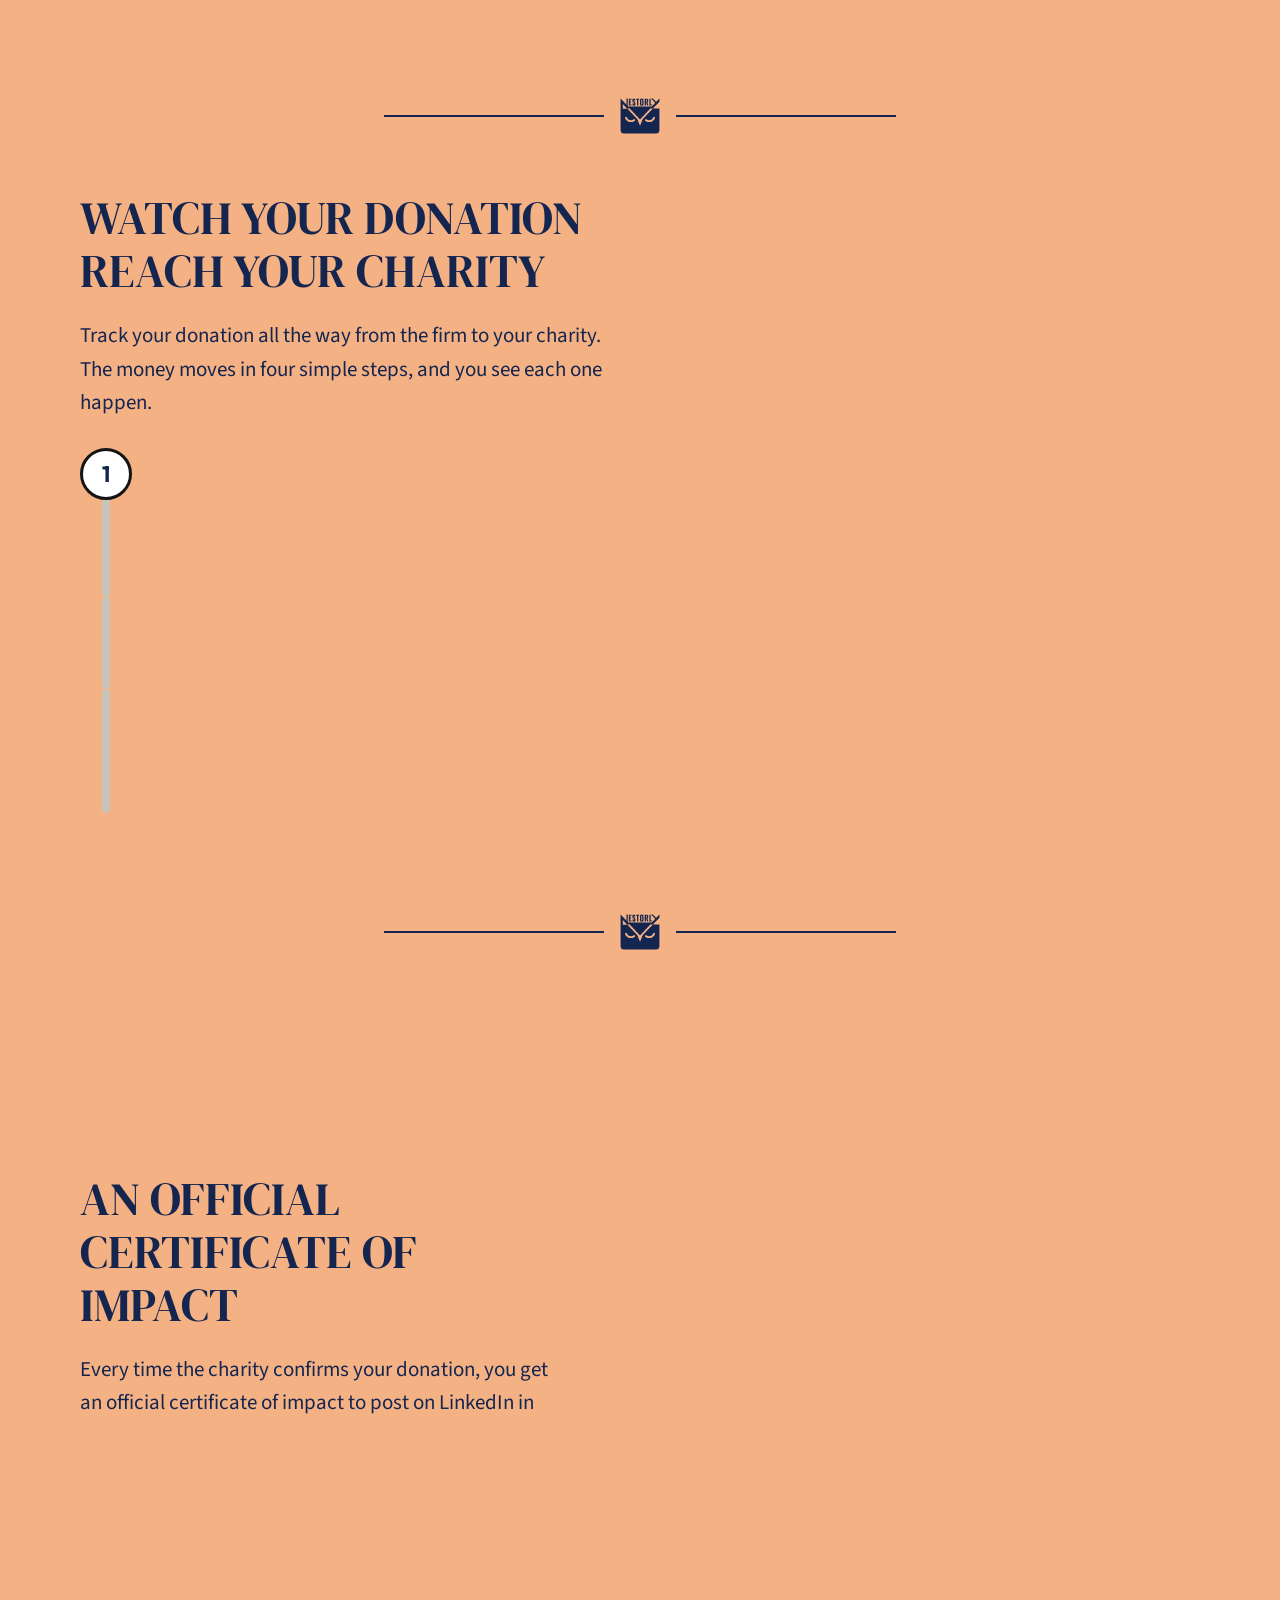
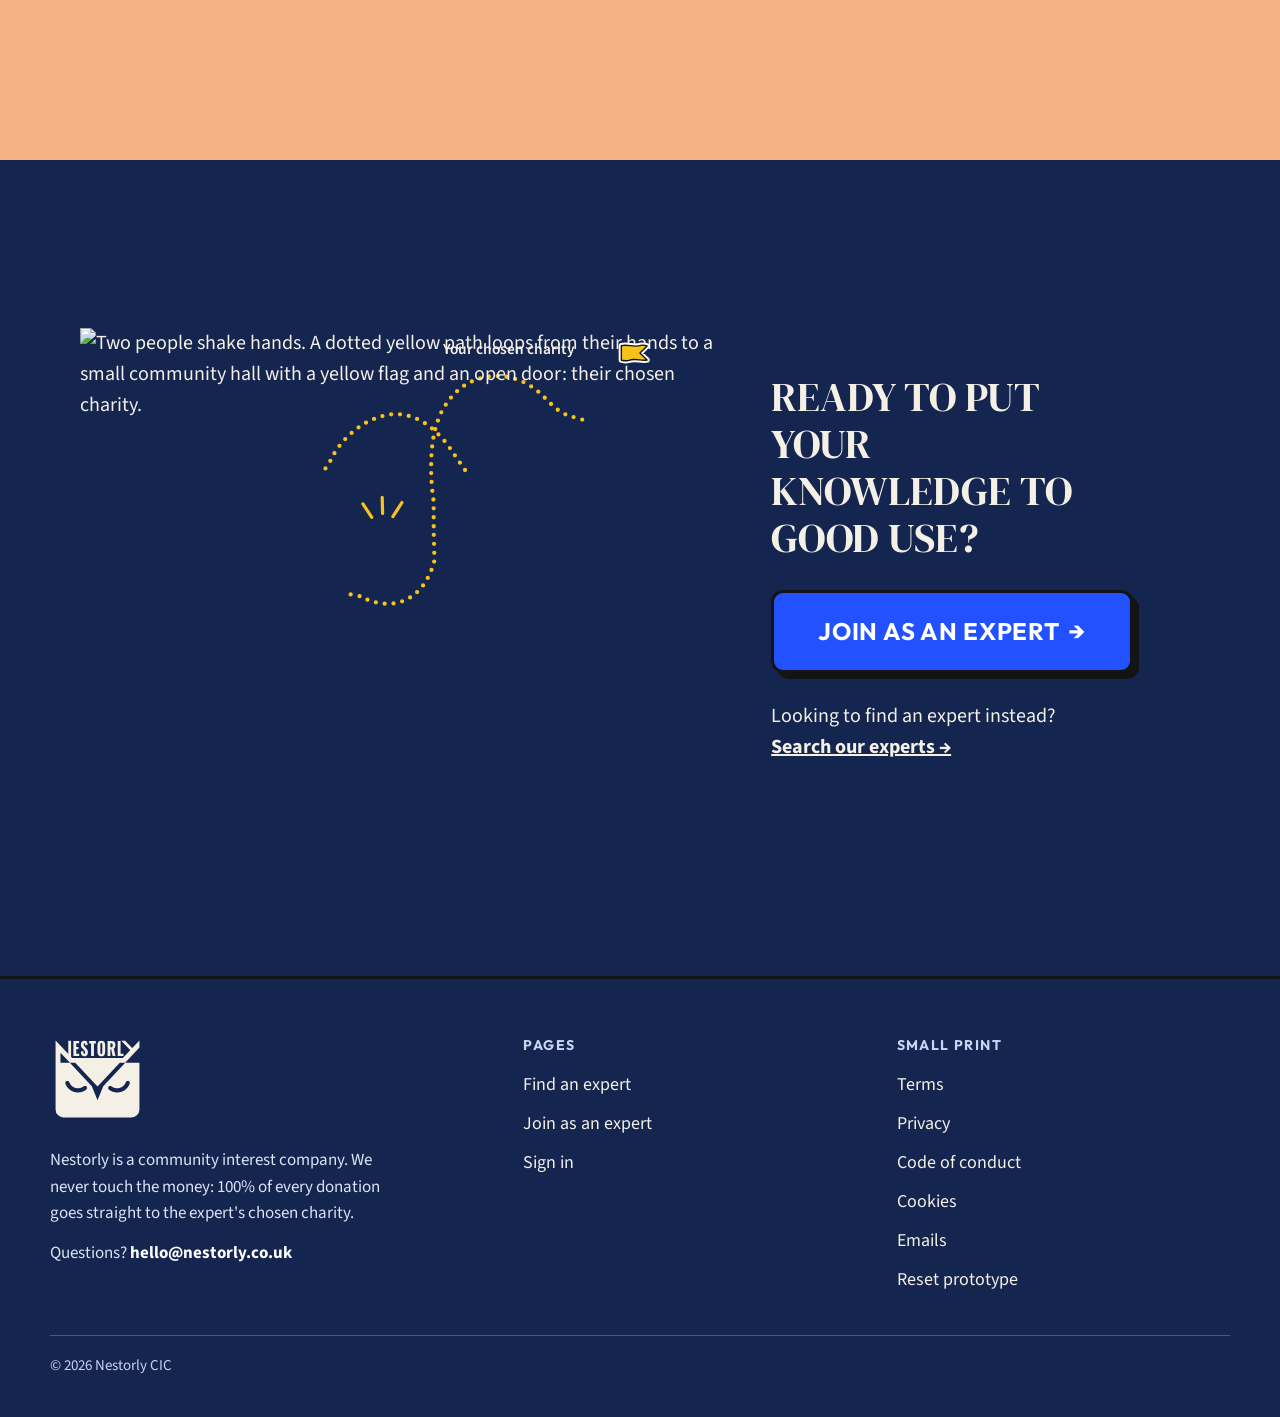
==== commit eed3d112: "Homepage: no full stops in the headline; refresh cover image Co-Authored-By: Claude Opus 5.5 <norepl" ====
--- a/index.html
+++ b/index.html
@@ -4,14 +4,14 @@
 <meta property="og:description" content="Experts share their knowledge; firms donate 100% to the expert’s chosen charity.">
 <meta property="og:url" content="https://luke-w-l-m.github.io/nestorly-prototype/">
 <meta property="og:type" content="website">
-<meta property="og:image" content="https://luke-w-l-m.github.io/nestorly-prototype/og-image.png?v=3">
+<meta property="og:image" content="https://luke-w-l-m.github.io/nestorly-prototype/og-image.png?v=4">
 <meta property="og:image:width" content="1200">
 <meta property="og:image:height" content="627">
 <meta property="og:image:alt" content="Specialise for charity: three people talking over coffee at a round table">
 <meta name="twitter:card" content="summary_large_image">
 <meta name="twitter:title" content="Nestorly: Specialise for charity">
 <meta name="twitter:description" content="Experts share their knowledge; firms donate 100% to the expert’s chosen charity.">
-<meta name="twitter:image" content="https://luke-w-l-m.github.io/nestorly-prototype/og-image.png?v=3">
+<meta name="twitter:image" content="https://luke-w-l-m.github.io/nestorly-prototype/og-image.png?v=4">
 <meta name="twitter:image:alt" content="Specialise for charity: three people talking over coffee at a round table"><title>Nestorly</title>
 <title>Nestorly Prototype</title>
 <meta name="claude:viewport-fit-sides" content="cover">
@@ -308,7 +308,7 @@
 
 <section class="snap phero gut" id="top" aria-label="Opening screen">
   <div class="inner">
-    <h1 class="ptitle"><span class="l1">Your knowledge.</span> <span class="l2">Their cause.</span></h1>
+    <h1 class="ptitle"><span class="l1">Your knowledge</span> <span class="l2">Their cause</span></h1>
     <div class="part">
       <picture>
         <source srcset="images/hero-art-outline.webp" type="image/webp">
